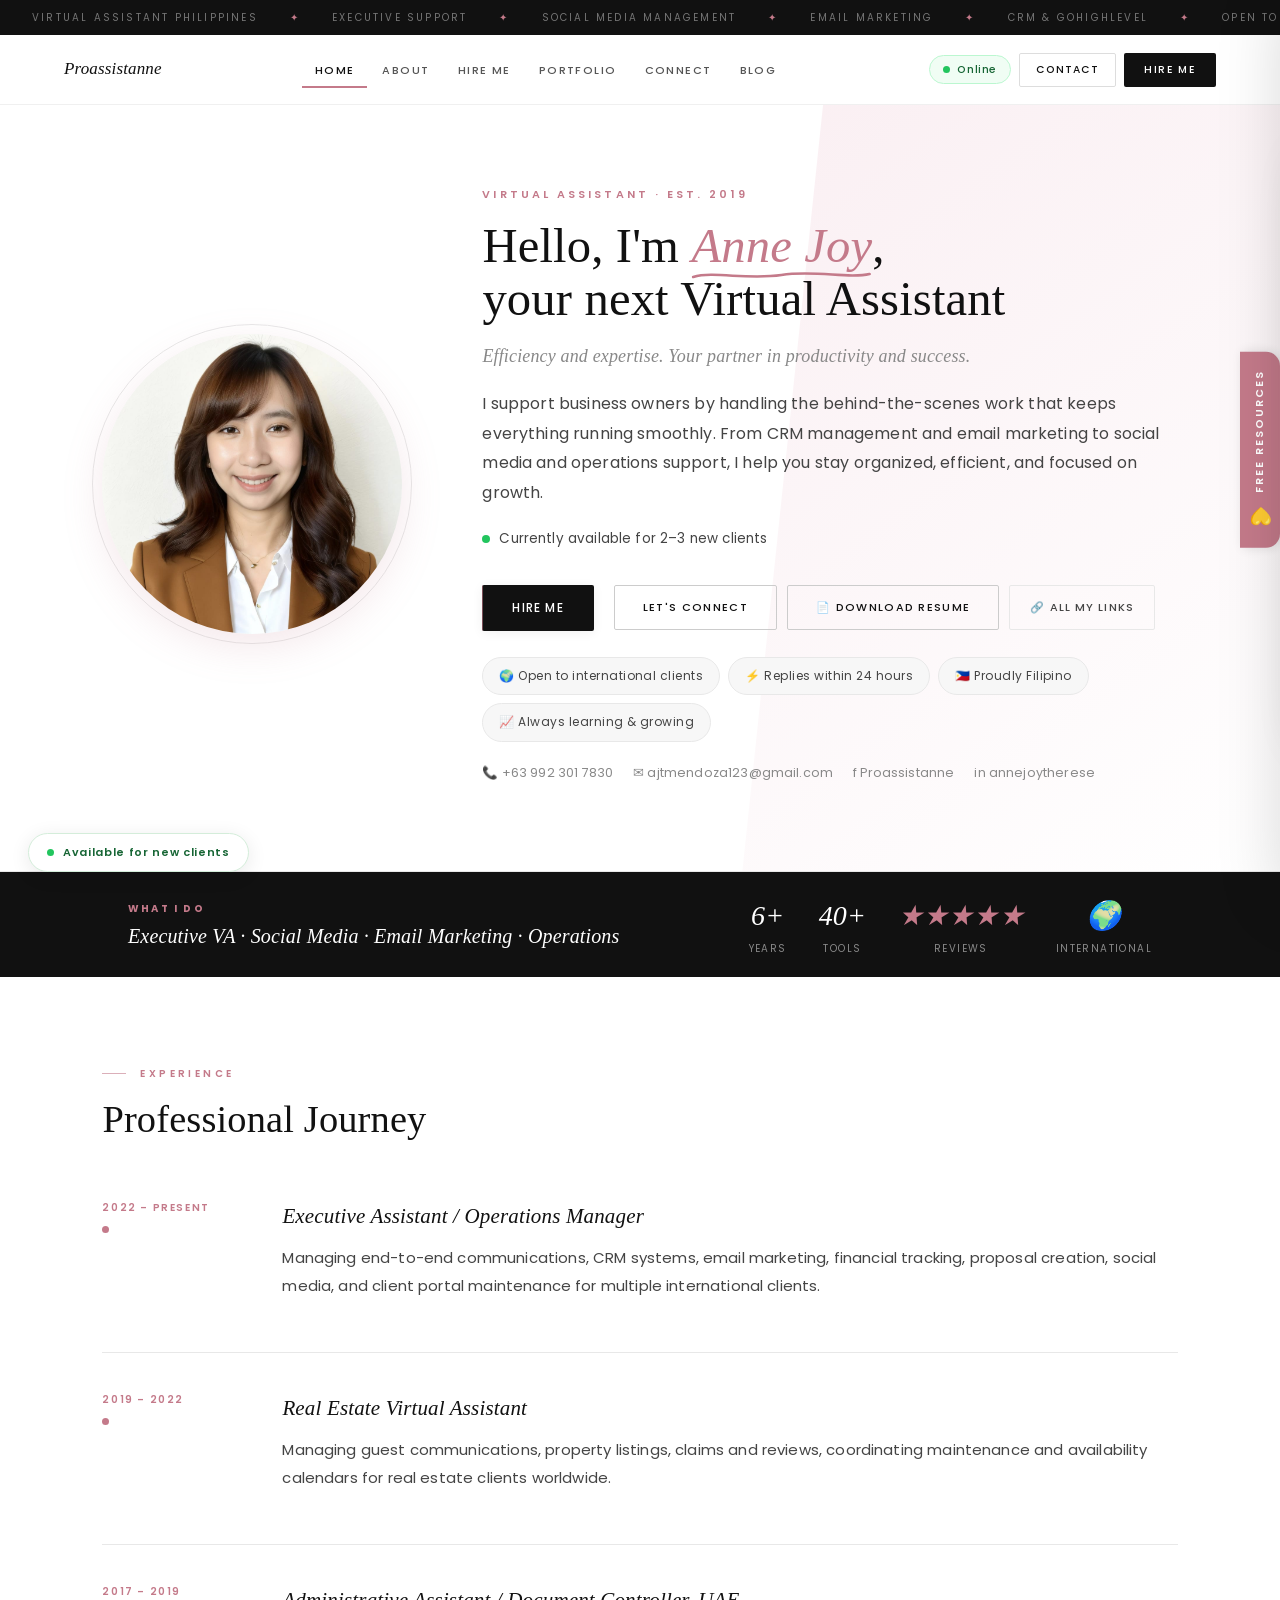
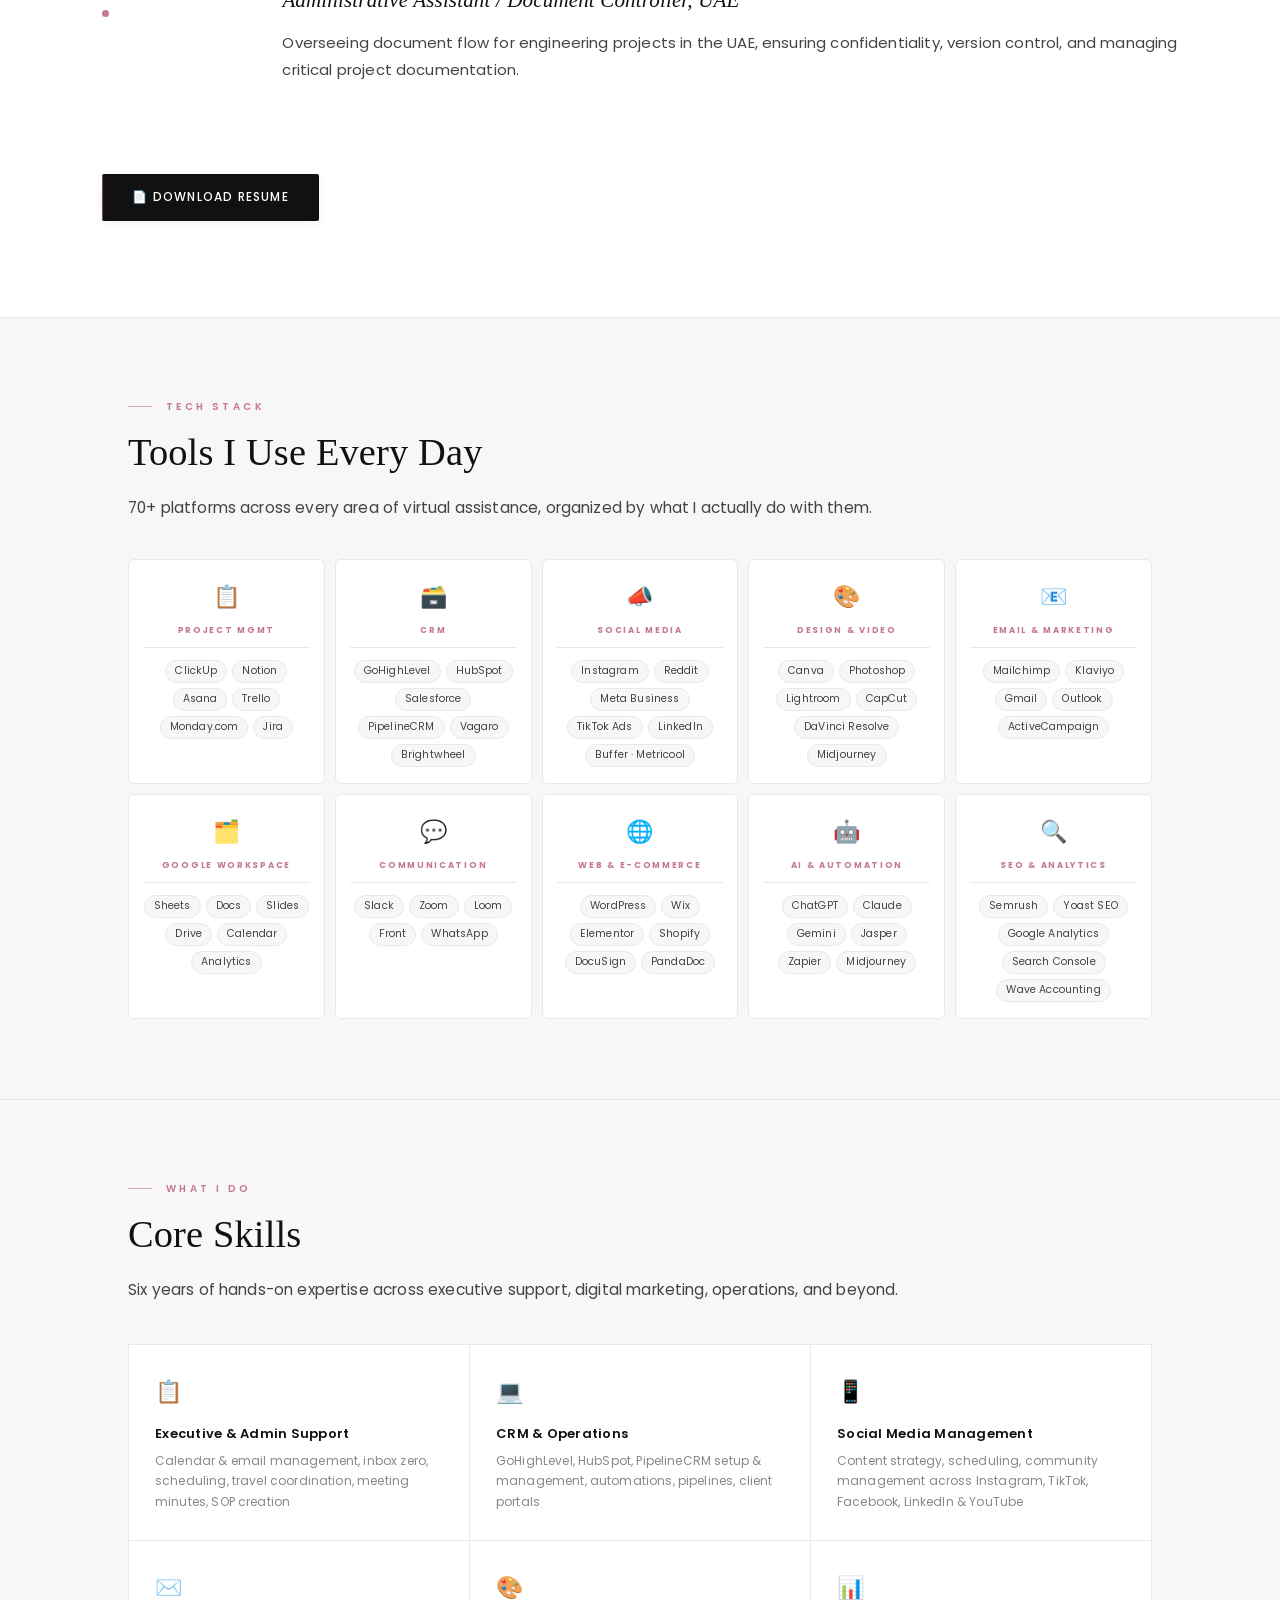
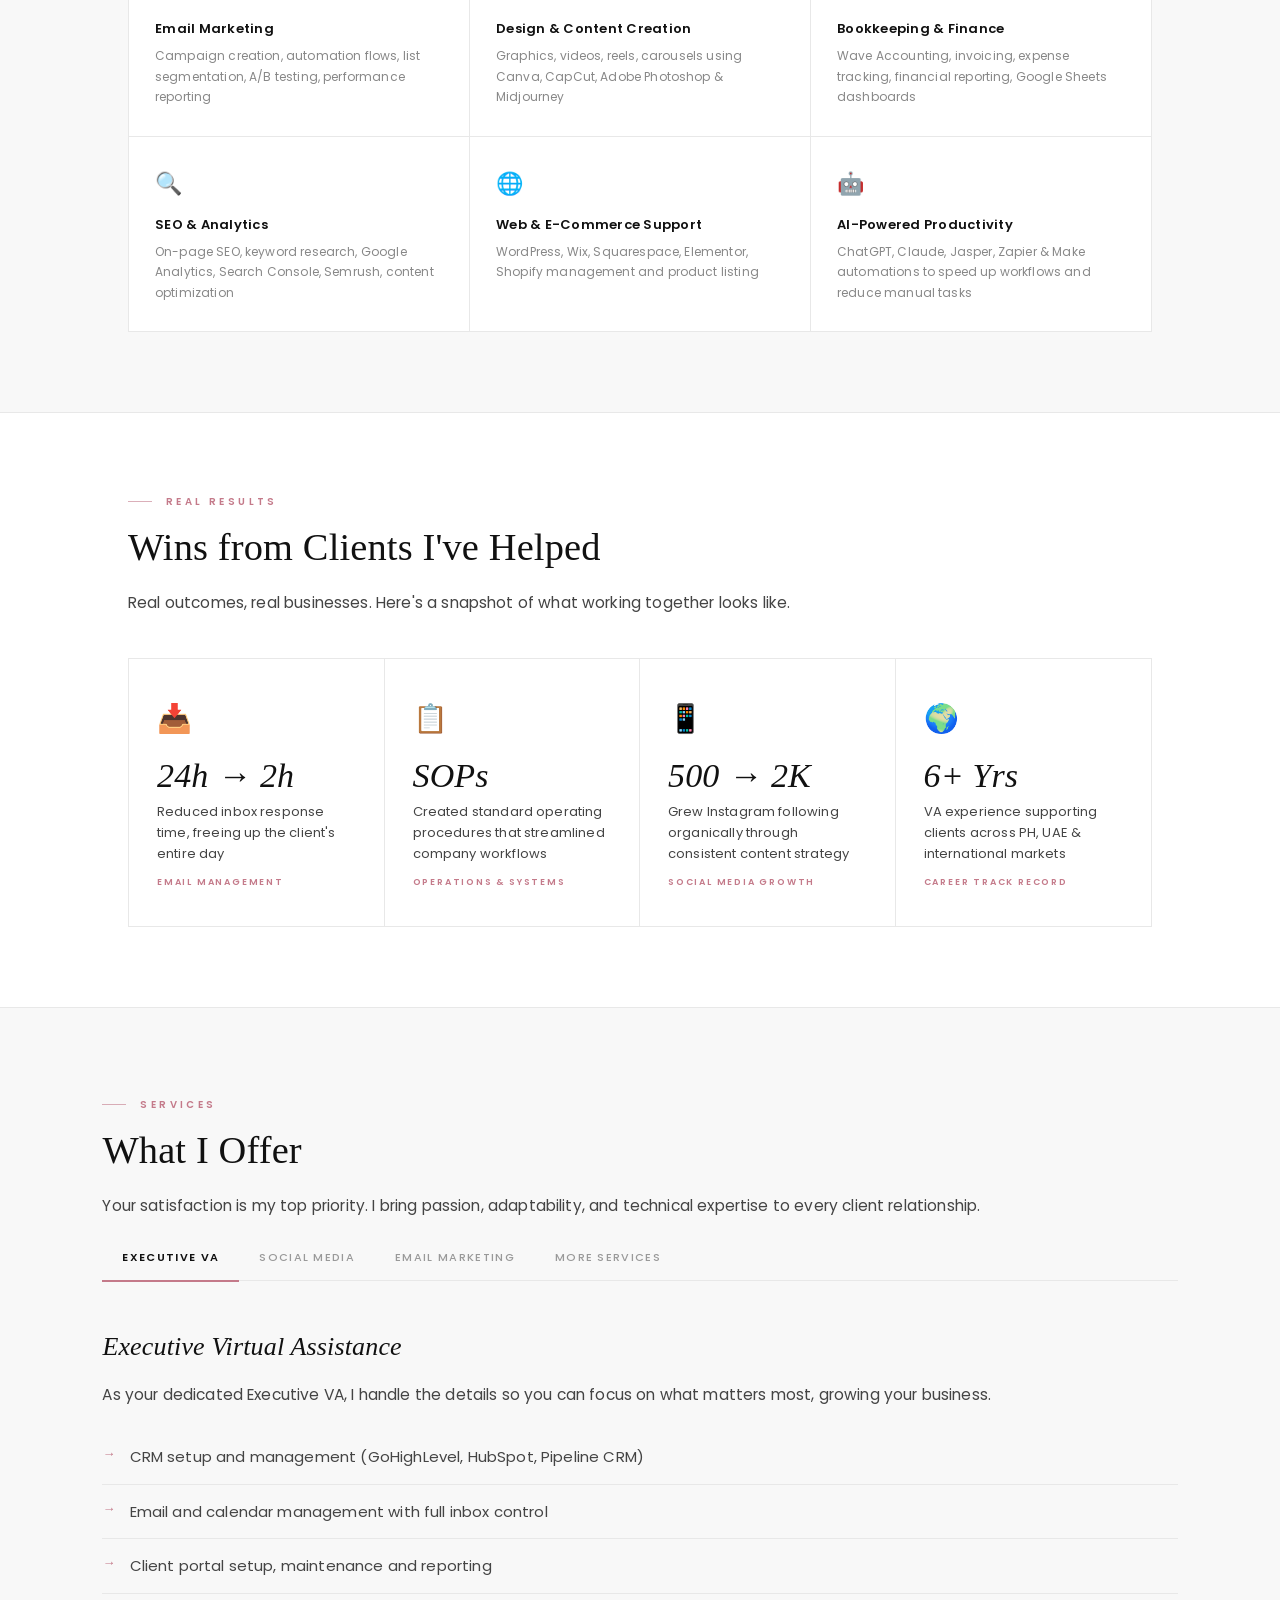
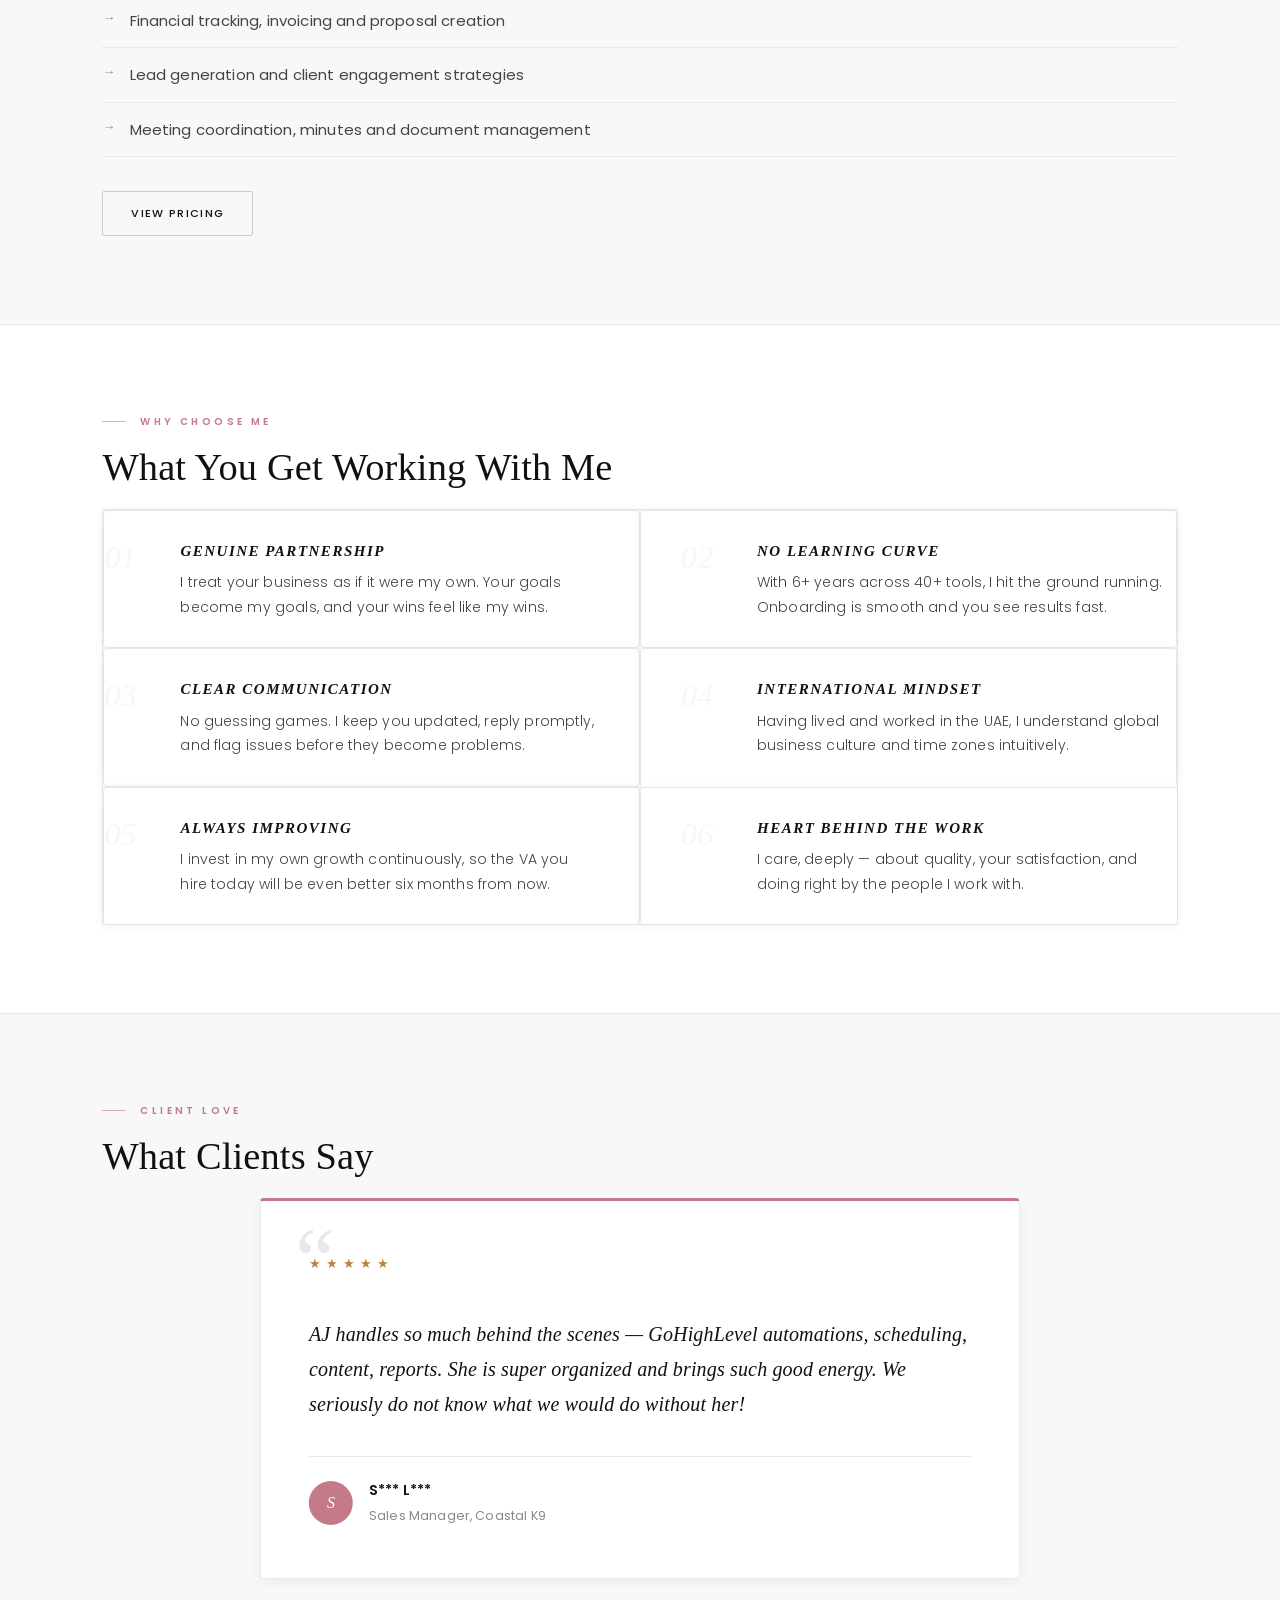
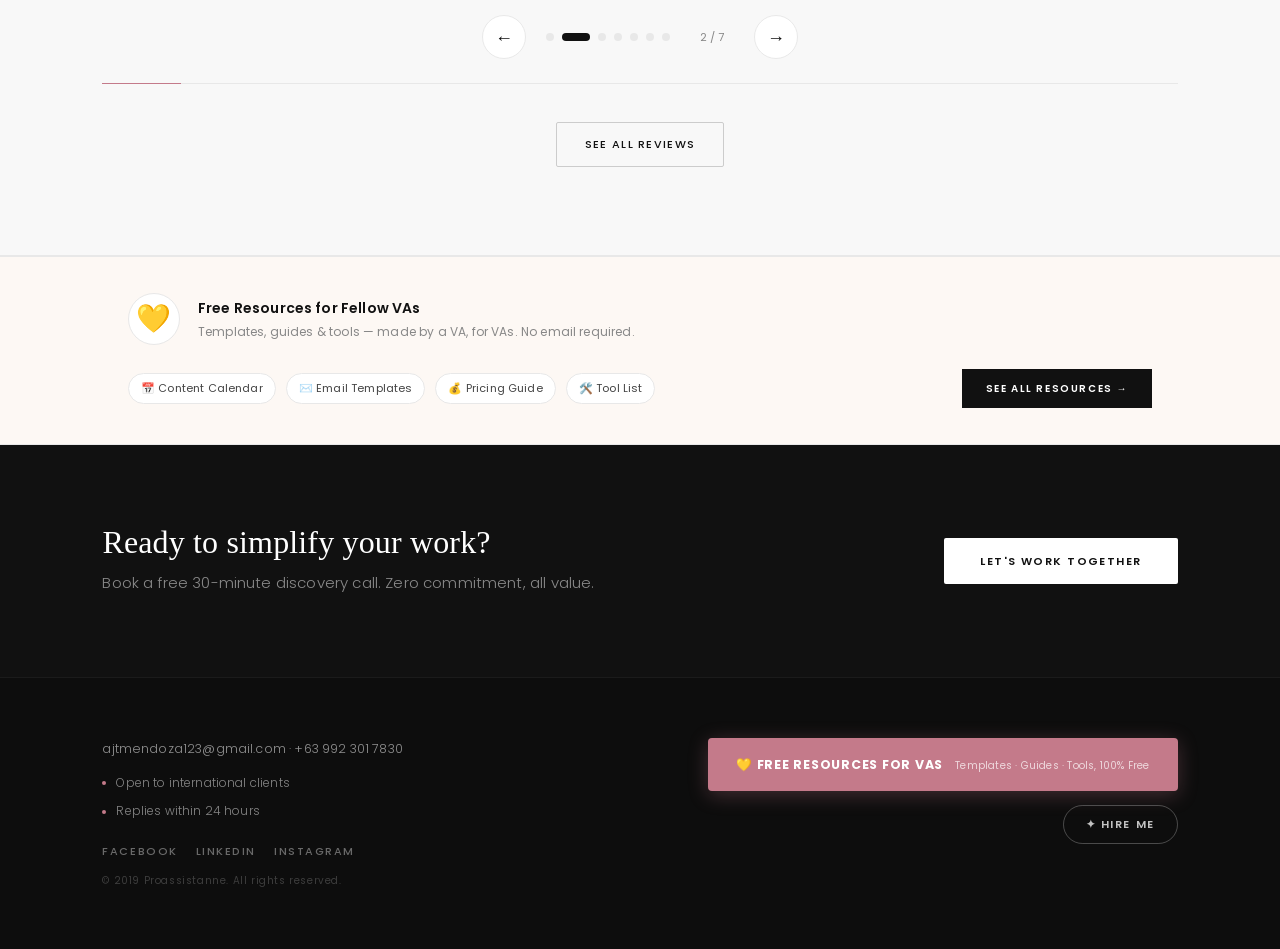
==== index.html @ 4f38f2ee "Add files via upload" ====
<!DOCTYPE html>
<html lang="en">
<head>
<meta charset="UTF-8">
<meta name="viewport" content="width=device-width, initial-scale=1.0">
<title>Anne Joy Therese | Virtual Assistant Philippines | Proassistanne</title>
<meta name="description" content="Anne Joy Therese, Professional Virtual Assistant based in the Philippines with 6+ years experience. Executive support, social media management, email marketing. Open to international clients worldwide.">
<meta name="keywords" content="Virtual Assistant Philippines, Executive Virtual Assistant, Social Media Manager, Email Marketing VA, Hire VA Philippines, CRM Management, GoHighLevel Expert, Proassistanne, Anne Joy Therese">
<meta name="author" content="Anne Joy Therese Mendoza">
<meta name="robots" content="index, follow">
<meta property="og:title" content="Anne Joy Therese | Virtual Assistant Philippines | Proassistanne">
<meta property="og:description" content="Anne Joy Therese, Professional Virtual Assistant based in the Philippines with 6+ years experience. Executive support, social media management, email marketing. Open to international clients worldwide.">
<meta property="og:type" content="website">
<meta property="og:url" content="https://proassistanne.xyz/">
<meta property="og:image" content="https://proassistanne.xyz/images/anne1.jpg">
<link rel="canonical" href="https://proassistanne.xyz/">
<script type="application/ld+json">{"@context":"https://schema.org","@type":"Person","name":"Anne Joy Therese Mendoza","jobTitle":"Virtual Assistant","url":"https://proassistanne.xyz","email":"ajtmendoza123@gmail.com","telephone":"+63-992-301-7830","address":{"@type":"PostalAddress","addressCountry":"PH"},"sameAs":["https://www.linkedin.com/in/annejoytherese/","https://www.facebook.com/ProAssistAnne","https://www.instagram.com/proassistanne/"]}</script>
<link rel="icon" type="image/png" sizes="32x32" href="images/favicon1.png">
<link rel="icon" type="image/png" sizes="16x16" href="images/favicon1.png">
<link rel="apple-touch-icon" sizes="180x180" href="images/logo1.png">
<link rel="preconnect" href="https://fonts.googleapis.com">
<link rel="preconnect" href="https://fonts.gstatic.com" crossorigin>
<link href="https://fonts.googleapis.com/css2?family=DM+Serif+Display:ital@0;1&family=Poppins:wght@300;400;500;600;700&display=swap" rel="stylesheet">
<link rel="stylesheet" href="css/styles.css?v=11">
<style>
/* ═══ HOME PAGE EXTRA STYLES ═══ */

/* ── SKILLS SECTION ── */
.skills-section { padding: 80px 10%; border-bottom: 1px solid var(--border); }
.skills-grid {
  display: grid;
  grid-template-columns: repeat(3, 1fr);
  gap: 1px;
  background: var(--border);
  border: 1px solid var(--border);
  margin-top: 40px;
}
.skill-card {
  background: var(--white);
  padding: 28px 26px;
  transition: background 0.2s;
}
.skill-card:hover { background: var(--light); }
.skill-card-icon { font-size: 22px; margin-bottom: 12px; }
.skill-card-title {
  font-size: 13px; font-weight: 600; color: var(--ink);
  margin-bottom: 6px; letter-spacing: 0.02em;
}
.skill-card-desc { font-size: 12px; color: var(--mist); line-height: 1.7; margin: 0; }

/* ── TOOLS SECTION (from image) ── */
.tools-section { padding: 80px 10%; background: var(--light); border-bottom: 1px solid var(--border); }
.tools-category-grid {
  display: grid;
  grid-template-columns: repeat(4, 1fr);
  gap: 28px;
  margin-top: 40px;
}
.tool-cat { }
.tool-cat-label {
  font-size: 10px; font-weight: 700; color: var(--ink);
  letter-spacing: 0.2em; text-transform: uppercase;
  margin-bottom: 10px;
  padding-bottom: 8px;
  border-bottom: 1.5px solid var(--ink);
}
.tool-cat-items {
  list-style: none;
  padding: 0; margin: 0;
  display: flex; flex-direction: column; gap: 4px;
}
.tool-cat-items li {
  font-size: 12px; color: var(--stone);
  padding: 3px 0;
  border-bottom: none;
  display: flex; align-items: center; gap: 0;
  font-weight: 400;
}
.tool-cat-items li::before { display: none; }

/* ── WINS / RESULTS STRIP ── */
.wins-section { padding: 80px 10%; border-bottom: 1px solid var(--border); }
.wins-grid {
  display: grid;
  grid-template-columns: repeat(4, 1fr);
  gap: 0;
  margin-top: 40px;
  border: 1px solid var(--border);
}
.win-card {
  padding: 36px 28px;
  border-right: 1px solid var(--border);
  position: relative;
  transition: background 0.2s;
}
.win-card:last-child { border-right: none; }
.win-card:hover { background: var(--light); }
.win-icon { font-size: 28px; margin-bottom: 16px; display: block; }
.win-num {
  font-family: var(--serif); font-size: 34px; font-style: italic;
  color: var(--ink); margin-bottom: 8px; line-height: 1;
}
.win-label { font-size: 13px; color: var(--stone); line-height: 1.65; margin-bottom: 10px; font-weight: 400; }
.win-tag {
  font-size: 9px; color: var(--accent); letter-spacing: 0.2em;
  text-transform: uppercase; font-weight: 600;
}

/* ── FREE RESOURCES — minimal strip ── */
.free-res-minimal {
  padding: 36px 10%;
  background: #fdf8f4;
  border-top: 1px solid var(--border);
  border-bottom: 1px solid var(--border);
  display: flex;
  align-items: center;
  justify-content: space-between;
  gap: 24px;
  flex-wrap: wrap;
}
.free-res-minimal-left {
  display: flex;
  align-items: center;
  gap: 18px;
}
.free-res-minimal-icon {
  font-size: 28px;
  width: 52px; height: 52px;
  background: #fff;
  border: 1px solid var(--border);
  border-radius: 50%;
  display: flex; align-items: center; justify-content: center;
  flex-shrink: 0;
}
.free-res-minimal-text { }
.free-res-minimal-title {
  font-size: 14px; font-weight: 600; color: var(--ink); margin-bottom: 2px;
}
.free-res-minimal-sub {
  font-size: 12px; color: var(--mist); line-height: 1.5;
}
.free-res-minimal-tags {
  display: flex; gap: 10px; flex-wrap: wrap;
}
.free-res-minimal-tag {
  font-size: 11px; color: var(--stone);
  background: #fff; border: 1px solid var(--border);
  padding: 5px 12px; border-radius: 30px;
}
.free-res-minimal-btn {
  display: inline-flex; align-items: center; gap: 8px;
  background: var(--ink); color: #fff;
  padding: 11px 24px;
  font-size: 10px; letter-spacing: 0.16em; text-transform: uppercase;
  font-weight: 600; text-decoration: none;
  white-space: nowrap;
  transition: background 0.2s;
  flex-shrink: 0;
}
.free-res-minimal-btn:hover { background: var(--accent); }

@media (max-width: 900px) {
  .skills-grid { grid-template-columns: repeat(2, 1fr); }
  .tools-category-grid { grid-template-columns: repeat(2, 1fr); }
  .wins-grid { grid-template-columns: repeat(2, 1fr); }
  .win-card:nth-child(2) { border-right: none; }
  .win-card:nth-child(3) { border-right: 1px solid var(--border); border-top: 1px solid var(--border); }
  .win-card:nth-child(4) { border-right: none; border-top: 1px solid var(--border); }
  .free-res-minimal { flex-direction: column; align-items: flex-start; }
}
@media (max-width: 600px) {
  .skills-grid { grid-template-columns: 1fr; }
  .tools-category-grid { grid-template-columns: 1fr; }
  .wins-grid { grid-template-columns: 1fr; }
  .win-card { border-right: none !important; border-top: none; }
  .win-card + .win-card { border-top: 1px solid var(--border); }
}
</style>
</head>
<body>

<!-- Floating availability badge -->
<div class="float-badge" id="floatBadge">
  <div class="float-badge-dot"></div>
  Available for new clients
</div>

<!-- Scrolling announcement strip -->
<div class="marquee-strip">
  <div class="marquee-inner">
    <span>Virtual Assistant Philippines</span><span class="dot">✦</span>
    <span>Executive Support</span><span class="dot">✦</span>
    <span>Social Media Management</span><span class="dot">✦</span>
    <span>Email Marketing</span><span class="dot">✦</span>
    <span>CRM & GoHighLevel</span><span class="dot">✦</span>
    <span>Open to International Clients</span><span class="dot">✦</span>
    <span>Replies Within 24 Hours</span><span class="dot">✦</span>
    <span>Est. 2019</span><span class="dot">✦</span>
    <span>Virtual Assistant Philippines</span><span class="dot">✦</span>
    <span>Executive Support</span><span class="dot">✦</span>
    <span>Social Media Management</span><span class="dot">✦</span>
    <span>Email Marketing</span><span class="dot">✦</span>
    <span>CRM & GoHighLevel</span><span class="dot">✦</span>
    <span>Open to International Clients</span><span class="dot">✦</span>
    <span>Replies Within 24 Hours</span><span class="dot">✦</span>
    <span>Est. 2019</span><span class="dot">✦</span>
  </div>
</div>

<!-- NAV -->
<nav id="mainNav">
  <a href="#" onclick="P('home');return false;" class="nav-logo">
    <img src="images/logo1.png" alt="Proassistanne" onerror="this.style.display='none';this.nextElementSibling.style.display='block'">
    <span class="nav-logo-text">Proassistanne</span>
  </a>
  <ul class="nav-links">
    <li><a href="#" onclick="P('home');return false" class="on" id="n-home">Home</a></li>
    <li><a href="#" onclick="P('about');return false" id="n-about">About</a></li>
    <li><a href="#" onclick="P('hire');return false" id="n-hire">Hire Me</a></li>
    <li><a href="#" onclick="P('port');return false" id="n-port">Portfolio</a></li>
    <li><a href="#" onclick="P('connect');return false" id="n-connect">Connect</a></li>
    <li><a href="#" onclick="P('blog');return false" id="n-blog">Blog</a></li>
  </ul>
  <div class="nav-right">
    <div class="online-badge">
      <span class="online-dot"></span>
      <span>Online</span>
    </div>
    <button class="btn-nav-out" onclick="P('contact')">Contact</button>
    <button class="btn-nav" onclick="P('hire')">Hire Me</button>
  </div>
  <button class="ham" onclick="TM()" aria-label="Menu"><span></span><span></span><span></span></button>
</nav>
<div class="mob-nav" id="mn">
  <a href="#" onclick="P('home');TM();return false">Home</a>
  <a href="#" onclick="P('about');TM();return false">About</a>
  <a href="#" onclick="P('hire');TM();return false">Hire Me</a>
  <a href="#" onclick="P('port');TM();return false">Portfolio</a>
  <a href="#" onclick="P('connect');TM();return false">Connect</a>
  <a href="#" onclick="P('blog');TM();return false">Blog</a>
  <a href="#" onclick="P('contact');TM();return false">Contact</a>
</div>

<div class="page active" id="page-home">
<!-- ═══ 1. MY INFO / HERO ═══ -->
  <div class="hero">
    <div class="photo-wrap">
      <div class="circle-photo-container">
        <div class="profile-circle">
          <img src="images/annehome.jpg" alt="Anne Joy Therese, Professional Virtual Assistant Philippines"
               onerror="this.outerHTML='<div class=profile-circle-ph>📸 Upload anne.jpg to images folder</div>'">
        </div>
      </div>
    </div>
    <div class="hero-text">
      <div class="hero-eyebrow">Virtual Assistant · Est. 2019</div>
      <h1 class="hero-h1">Hello, I'm <span class="name-wrap">Anne Joy<svg viewBox="0 0 160 12" height="12" preserveAspectRatio="none"><path d="M2,8 C20,2 50,11 80,6 C110,1 140,10 158,5" stroke-linecap="round" stroke-linejoin="round"/></svg></span>,<br>your next Virtual Assistant</h1>
      <div class="hero-tagline">Efficiency and expertise. Your partner in productivity and success.</div>
      <p class="hero-body">I support business owners by handling the behind-the-scenes work that keeps everything running smoothly. From CRM management and email marketing to social media and operations support, I help you stay organized, efficient, and focused on growth.</p>
      <div class="avail"><div class="green-dot"></div>Currently available for 2–3 new clients</div>
      <div class="hero-cta-row">
        <a href="#" onclick="P('hire');return false" class="btn-dark"><span>Hire Me</span></a>
        <a href="https://wa.link/drgzeo" target="_blank" rel="noopener" class="btn-outline">Let's Connect</a>
        <a href="#" onclick="openResumePopup();return false;" class="btn-outline">📄 Download Resume</a>
        <a href="https://beacons.ai/proassistanne" target="_blank" rel="noopener" class="btn-beacon">🔗 All My Links</a>
      </div>
      <div class="hero-badges">
        <span class="hero-badge">🌍 Open to international clients</span>
        <span class="hero-badge">⚡ Replies within 24 hours</span>
        <span class="hero-badge">🇵🇭 Proudly Filipino</span>
        <span class="hero-badge">📈 Always learning & growing</span>
      </div>
      <div class="hero-contacts">
        <a href="tel:+639923017830" class="hero-contact">📞 +63 992 301 7830</a>
        <a href="mailto:ajtmendoza123@gmail.com" class="hero-contact">✉ ajtmendoza123@gmail.com</a>
        <a href="https://www.facebook.com/ProAssistAnne" target="_blank" rel="noopener" class="hero-contact">f Proassistanne</a>
        <a href="https://www.linkedin.com/in/annejoytherese/" target="_blank" rel="noopener" class="hero-contact">in annejoytherese</a>
      </div>
    </div>
  </div>

  

<!-- ═══ QUICK INTRO BAND ═══ -->
<div style="background:var(--ink);padding:20px 10%;display:flex;align-items:center;gap:40px;flex-wrap:wrap;border-bottom:none;">
  <div style="flex:1;min-width:220px;">
    <div style="font-size:10px;color:var(--accent);letter-spacing:0.22em;text-transform:uppercase;font-weight:700;margin-bottom:6px;">What I Do</div>
    <div style="font-family:var(--serif);font-size:20px;color:#fff;font-style:italic;line-height:1.3;">Executive VA · Social Media · Email Marketing · Operations</div>
  </div>
  <div style="display:flex;gap:32px;flex-wrap:wrap;">
    <div style="text-align:center;">
      <div style="font-family:var(--serif);font-size:28px;font-style:italic;color:#fff;">6+</div>
      <div style="font-size:10px;color:rgba(255,255,255,0.5);letter-spacing:0.14em;text-transform:uppercase;">Years</div>
    </div>
    <div style="text-align:center;">
      <div style="font-family:var(--serif);font-size:28px;font-style:italic;color:#fff;">40+</div>
      <div style="font-size:10px;color:rgba(255,255,255,0.5);letter-spacing:0.14em;text-transform:uppercase;">Tools</div>
    </div>
    <div style="text-align:center;">
      <div style="font-family:var(--serif);font-size:28px;font-style:italic;color:var(--accent);">★★★★★</div>
      <div style="font-size:10px;color:rgba(255,255,255,0.5);letter-spacing:0.14em;text-transform:uppercase;">Reviews</div>
    </div>
    <div style="text-align:center;">
      <div style="font-family:var(--serif);font-size:28px;font-style:italic;color:#fff;">🌍</div>
      <div style="font-size:10px;color:rgba(255,255,255,0.5);letter-spacing:0.14em;text-transform:uppercase;">International</div>
    </div>
  </div>
</div>


  <div class="sec reveal">
    <div class="lbl">Experience</div>
    <h2>Professional Journey</h2>
    <div class="tl">
      <div class="tl-row reveal">
        <div class="tl-meta"><div class="tl-yr">2022 – Present</div><div class="tl-pip"></div></div>
        <div>
          <div class="tl-role">Executive Assistant / Operations Manager</div>
          <p class="tl-desc">Managing end-to-end communications, CRM systems, email marketing, financial tracking, proposal creation, social media, and client portal maintenance for multiple international clients.</p>
        </div>
      </div>
      <div class="tl-row reveal">
        <div class="tl-meta"><div class="tl-yr">2019 – 2022</div><div class="tl-pip"></div></div>
        <div>
          <div class="tl-role">Real Estate Virtual Assistant</div>
          <p class="tl-desc">Managing guest communications, property listings, claims and reviews, coordinating maintenance and availability calendars for real estate clients worldwide.</p>
        </div>
      </div>
      <div class="tl-row reveal">
        <div class="tl-meta"><div class="tl-yr">2017 – 2019</div><div class="tl-pip"></div></div>
        <div>
          <div class="tl-role">Administrative Assistant / Document Controller, UAE</div>
          <p class="tl-desc">Overseeing document flow for engineering projects in the UAE, ensuring confidentiality, version control, and managing critical project documentation.</p>
        </div>
      </div>
    </div>
    <div style="margin-top:30px">
      <a href="#" onclick="openResumePopup();return false;" class="btn-dark"><span>📄 Download Resume</span></a>
    </div>
  </div>

  

<!-- ═══ TOOLS ═══ -->
  <div class="tools-section reveal">
    <div class="lbl">Tech Stack</div>
    <h2>Tools I Use Every Day</h2>
    <p>70+ platforms across every area of virtual assistance, organized by what I actually do with them.</p>
    <style>
      /* ── TOOLS REDESIGN: grouped pill tags ── */
      .tools-card-grid {
        display: grid;
        grid-template-columns: repeat(5, 1fr);
        gap: 10px;
        margin-top: 36px;
      }
      .tool-card {
        background: #fff;
        border: 1px solid var(--border);
        border-radius: 6px;
        padding: 18px 14px 16px;
        text-align: center;
        transition: transform 0.22s, box-shadow 0.22s, border-color 0.22s;
        cursor: default;
        position: relative;
      }
      .tool-card:hover {
        transform: translateY(-4px);
        box-shadow: 0 10px 28px rgba(0,0,0,0.09);
        border-color: var(--accent);
      }
      .tool-card-cat {
        font-size: 8.5px;
        font-weight: 700;
        letter-spacing: 0.2em;
        text-transform: uppercase;
        color: var(--accent);
        margin-bottom: 12px;
        padding-bottom: 10px;
        border-bottom: 1px solid var(--border);
      }
      .tool-card-items {
        display: flex;
        flex-wrap: wrap;
        gap: 5px;
        justify-content: center;
      }
      .tool-card-item {
        font-size: 10.5px;
        color: var(--stone);
        background: var(--light);
        border: 1px solid var(--border);
        padding: 2px 9px;
        border-radius: 20px;
        line-height: 1.6;
        white-space: nowrap;
      }
      .tool-card-icon {
        font-size: 22px;
        margin-bottom: 8px;
        display: block;
      }
      @media (max-width: 1000px) { .tools-card-grid { grid-template-columns: repeat(3, 1fr); } }
      @media (max-width: 600px) { .tools-card-grid { grid-template-columns: repeat(2, 1fr); } }
    </style>
    <div class="tools-card-grid">
      <div class="tool-card">
        <span class="tool-card-icon">📋</span>
        <div class="tool-card-cat">Project Mgmt</div>
        <div class="tool-card-items">
          <span class="tool-card-item">ClickUp</span>
          <span class="tool-card-item">Notion</span>
          <span class="tool-card-item">Asana</span>
          <span class="tool-card-item">Trello</span>
          <span class="tool-card-item">Monday.com</span>
          <span class="tool-card-item">Jira</span>
        </div>
      </div>
      <div class="tool-card">
        <span class="tool-card-icon">🗃️</span>
        <div class="tool-card-cat">CRM</div>
        <div class="tool-card-items">
          <span class="tool-card-item">GoHighLevel</span>
          <span class="tool-card-item">HubSpot</span>
          <span class="tool-card-item">Salesforce</span>
          <span class="tool-card-item">PipelineCRM</span>
          <span class="tool-card-item">Vagaro</span>
          <span class="tool-card-item">Brightwheel</span>
        </div>
      </div>
      <div class="tool-card">
        <span class="tool-card-icon">📣</span>
        <div class="tool-card-cat">Social Media</div>
        <div class="tool-card-items">
          <span class="tool-card-item">Instagram</span>
          <span class="tool-card-item">Reddit</span>
          <span class="tool-card-item">Meta Business</span>
          <span class="tool-card-item">TikTok Ads</span>
          <span class="tool-card-item">LinkedIn</span>
          <span class="tool-card-item">Buffer · Metricool</span>
        </div>
      </div>
      <div class="tool-card">
        <span class="tool-card-icon">🎨</span>
        <div class="tool-card-cat">Design & Video</div>
        <div class="tool-card-items">
          <span class="tool-card-item">Canva</span>
          <span class="tool-card-item">Photoshop</span>
          <span class="tool-card-item">Lightroom</span>
          <span class="tool-card-item">CapCut</span>
          <span class="tool-card-item">DaVinci Resolve</span>
          <span class="tool-card-item">Midjourney</span>
        </div>
      </div>
      <div class="tool-card">
        <span class="tool-card-icon">📧</span>
        <div class="tool-card-cat">Email & Marketing</div>
        <div class="tool-card-items">
          <span class="tool-card-item">Mailchimp</span>
          <span class="tool-card-item">Klaviyo</span>
          <span class="tool-card-item">Gmail</span>
          <span class="tool-card-item">Outlook</span>
          <span class="tool-card-item">ActiveCampaign</span>
        </div>
      </div>
      <div class="tool-card">
        <span class="tool-card-icon">🗂️</span>
        <div class="tool-card-cat">Google Workspace</div>
        <div class="tool-card-items">
          <span class="tool-card-item">Sheets</span>
          <span class="tool-card-item">Docs</span>
          <span class="tool-card-item">Slides</span>
          <span class="tool-card-item">Drive</span>
          <span class="tool-card-item">Calendar</span>
          <span class="tool-card-item">Analytics</span>
        </div>
      </div>
      <div class="tool-card">
        <span class="tool-card-icon">💬</span>
        <div class="tool-card-cat">Communication</div>
        <div class="tool-card-items">
          <span class="tool-card-item">Slack</span>
          <span class="tool-card-item">Zoom</span>
          <span class="tool-card-item">Loom</span>
          <span class="tool-card-item">Front</span>
          <span class="tool-card-item">WhatsApp</span>
        </div>
      </div>
      <div class="tool-card">
        <span class="tool-card-icon">🌐</span>
        <div class="tool-card-cat">Web & E-Commerce</div>
        <div class="tool-card-items">
          <span class="tool-card-item">WordPress</span>
          <span class="tool-card-item">Wix</span>
          <span class="tool-card-item">Elementor</span>
          <span class="tool-card-item">Shopify</span>
          <span class="tool-card-item">DocuSign</span>
          <span class="tool-card-item">PandaDoc</span>
        </div>
      </div>
      <div class="tool-card">
        <span class="tool-card-icon">🤖</span>
        <div class="tool-card-cat">AI & Automation</div>
        <div class="tool-card-items">
          <span class="tool-card-item">ChatGPT</span>
          <span class="tool-card-item">Claude</span>
          <span class="tool-card-item">Gemini</span>
          <span class="tool-card-item">Jasper</span>
          <span class="tool-card-item">Zapier</span>
          <span class="tool-card-item">Midjourney</span>
        </div>
      </div>
      <div class="tool-card">
        <span class="tool-card-icon">🔍</span>
        <div class="tool-card-cat">SEO & Analytics</div>
        <div class="tool-card-items">
          <span class="tool-card-item">Semrush</span>
          <span class="tool-card-item">Yoast SEO</span>
          <span class="tool-card-item">Google Analytics</span>
          <span class="tool-card-item">Search Console</span>
          <span class="tool-card-item">Wave Accounting</span>
        </div>
      </div>
    </div>
  </div>

<!-- ═══ 3. SKILLS ═══ -->
  <div class="skills-section sec-alt reveal">
    <div class="lbl">What I Do</div>
    <h2>Core Skills</h2>
    <p>Six years of hands-on expertise across executive support, digital marketing, operations, and beyond.</p>
    <div class="skills-grid">
      <div class="skill-card reveal">
        <div class="skill-card-icon">📋</div>
        <div class="skill-card-title">Executive & Admin Support</div>
        <p class="skill-card-desc">Calendar & email management, inbox zero, scheduling, travel coordination, meeting minutes, SOP creation</p>
      </div>
      <div class="skill-card reveal">
        <div class="skill-card-icon">💻</div>
        <div class="skill-card-title">CRM & Operations</div>
        <p class="skill-card-desc">GoHighLevel, HubSpot, PipelineCRM setup & management, automations, pipelines, client portals</p>
      </div>
      <div class="skill-card reveal">
        <div class="skill-card-icon">📱</div>
        <div class="skill-card-title">Social Media Management</div>
        <p class="skill-card-desc">Content strategy, scheduling, community management across Instagram, TikTok, Facebook, LinkedIn & YouTube</p>
      </div>
      <div class="skill-card reveal">
        <div class="skill-card-icon">✉️</div>
        <div class="skill-card-title">Email Marketing</div>
        <p class="skill-card-desc">Campaign creation, automation flows, list segmentation, A/B testing, performance reporting</p>
      </div>
      <div class="skill-card reveal">
        <div class="skill-card-icon">🎨</div>
        <div class="skill-card-title">Design & Content Creation</div>
        <p class="skill-card-desc">Graphics, videos, reels, carousels using Canva, CapCut, Adobe Photoshop & Midjourney</p>
      </div>
      <div class="skill-card reveal">
        <div class="skill-card-icon">📊</div>
        <div class="skill-card-title">Bookkeeping & Finance</div>
        <p class="skill-card-desc">Wave Accounting, invoicing, expense tracking, financial reporting, Google Sheets dashboards</p>
      </div>
      <div class="skill-card reveal">
        <div class="skill-card-icon">🔍</div>
        <div class="skill-card-title">SEO & Analytics</div>
        <p class="skill-card-desc">On-page SEO, keyword research, Google Analytics, Search Console, Semrush, content optimization</p>
      </div>
      <div class="skill-card reveal">
        <div class="skill-card-icon">🌐</div>
        <div class="skill-card-title">Web & E-Commerce Support</div>
        <p class="skill-card-desc">WordPress, Wix, Squarespace, Elementor, Shopify management and product listing</p>
      </div>
      <div class="skill-card reveal">
        <div class="skill-card-icon">🤖</div>
        <div class="skill-card-title">AI-Powered Productivity</div>
        <p class="skill-card-desc">ChatGPT, Claude, Jasper, Zapier & Make automations to speed up workflows and reduce manual tasks</p>
      </div>
    </div>
  </div>

  

<!-- ═══ 5. WINS FROM CLIENTS ═══ -->
  <div class="wins-section reveal">
    <div class="lbl">Real Results</div>
    <h2>Wins from Clients I've Helped</h2>
    <p>Real outcomes, real businesses. Here's a snapshot of what working together looks like.</p>
    <div class="wins-grid">
      <div class="win-card reveal">
        <span class="win-icon">📥</span>
        <div class="win-num">24h → 2h</div>
        <div class="win-label">Reduced inbox response time, freeing up the client's entire day</div>
        <div class="win-tag">Email Management</div>
      </div>
      <div class="win-card reveal">
        <span class="win-icon">📋</span>
        <div class="win-num">SOPs</div>
        <div class="win-label">Created standard operating procedures that streamlined company workflows</div>
        <div class="win-tag">Operations & Systems</div>
      </div>
      <div class="win-card reveal">
        <span class="win-icon">📱</span>
        <div class="win-num">500 → 2K</div>
        <div class="win-label">Grew Instagram following organically through consistent content strategy</div>
        <div class="win-tag">Social Media Growth</div>
      </div>
      <div class="win-card reveal">
        <span class="win-icon">🌍</span>
        <div class="win-num">6+ Yrs</div>
        <div class="win-label">VA experience supporting clients across PH, UAE & international markets</div>
        <div class="win-tag">Career Track Record</div>
      </div>
    </div>
  </div>

  

  



<!-- ═══ 6. WHAT I OFFER ═══ -->
  <div class="sec sec-alt reveal">
    <div class="lbl">Services</div>
    <h2>What I Offer</h2>
    <p>Your satisfaction is my top priority. I bring passion, adaptability, and technical expertise to every client relationship.</p>
    <div class="tab-nav">
      <button class="tab-btn on" onclick="ST('exec',this)">Executive VA</button>
      <button class="tab-btn" onclick="ST('social',this)">Social Media</button>
      <button class="tab-btn" onclick="ST('email',this)">Email Marketing</button>
      <button class="tab-btn" onclick="ST('more',this)">More Services</button>
    </div>
    <div class="tab-panel on" id="t-exec">
      <h3>Executive Virtual Assistance</h3>
      <p>As your dedicated Executive VA, I handle the details so you can focus on what matters most, growing your business.</p>
      <ul class="svc-list">
        <li>CRM setup and management (GoHighLevel, HubSpot, Pipeline CRM)</li>
        <li>Email and calendar management with full inbox control</li>
        <li>Client portal setup, maintenance and reporting</li>
        <li>Financial tracking, invoicing and proposal creation</li>
        <li>Lead generation and client engagement strategies</li>
        <li>Meeting coordination, minutes and document management</li>
      </ul>
      <a href="#" onclick="P('hire');return false" class="btn-outline">View Pricing</a>
    </div>
    <div class="tab-panel" id="t-social">
      <h3>Social Media Management</h3>
      <p>From strategy to execution: content creation, community management, and audience growth across all major platforms.</p>
      <ul class="svc-list">
        <li>Content writing: blogs, listicles, tutorials, captions</li>
        <li>Social media scheduling and community moderation</li>
        <li>Graphic and video design (Canva, CapCut, Photoshop)</li>
        <li>On-site SEO and keyword optimization</li>
        <li>TikTok, Instagram, Facebook, LinkedIn, YouTube management</li>
      </ul>
      <a href="#" onclick="P('hire');return false" class="btn-outline">View Pricing</a>
    </div>
    <div class="tab-panel" id="t-email">
      <h3>Email Marketing</h3>
      <p>Targeted campaigns that convert prospects into loyal clients through smart automation and performance tracking.</p>
      <ul class="svc-list">
        <li>Campaign creation and full automation setup</li>
        <li>Mailchimp, ActiveCampaign, HubSpot, MailerLite, ConvertKit</li>
        <li>Drip sequences, nurture flows and follow-up workflows</li>
        <li>List segmentation, cleanup and subscriber management</li>
        <li>Open rate tracking, A/B testing and performance reporting</li>
      </ul>
      <a href="#" onclick="P('hire');return false" class="btn-outline">View Pricing</a>
    </div>
    <div class="tab-panel" id="t-more">
      <h3>Additional Services</h3>
      <p>A complete range of support services designed to simplify your business operations.</p>
      <ul class="svc-list">
        <li>Bookkeeping: Wave, QuickBooks, Google Sheets, Xero</li>
        <li>Data entry, transcription, research and reporting</li>
        <li>GoHighLevel funnels, pipelines and automations</li>
        <li>Appointment scheduling and travel planning</li>
        <li>Brightwheel and WellnessLiving platform management</li>
      </ul>
      <a href="#" onclick="P('hire');return false" class="btn-outline">View Pricing</a>
    </div>
  </div>

  

<!-- ═══ 7. WHAT YOU GET WORKING WITH ME ═══ -->
  <div class="sec reveal">
    <div class="lbl">Why Choose Me</div>
    <h2>What You Get Working With Me</h2>
    <div class="why-grid" style="margin-bottom:0;">
      <div class="why-item reveal">
        <div class="why-num">01</div>
        <div class="why-content">
          <div class="why-title">Genuine Partnership</div>
          <p class="why-desc">I treat your business as if it were my own. Your goals become my goals, and your wins feel like my wins.</p>
        </div>
      </div>
      <div class="why-item reveal">
        <div class="why-num">02</div>
        <div class="why-content">
          <div class="why-title">No Learning Curve</div>
          <p class="why-desc">With 6+ years across 40+ tools, I hit the ground running. Onboarding is smooth and you see results fast.</p>
        </div>
      </div>
      <div class="why-item reveal">
        <div class="why-num">03</div>
        <div class="why-content">
          <div class="why-title">Clear Communication</div>
          <p class="why-desc">No guessing games. I keep you updated, reply promptly, and flag issues before they become problems.</p>
        </div>
      </div>
      <div class="why-item reveal">
        <div class="why-num">04</div>
        <div class="why-content">
          <div class="why-title">International Mindset</div>
          <p class="why-desc">Having lived and worked in the UAE, I understand global business culture and time zones intuitively.</p>
        </div>
      </div>
      <div class="why-item reveal">
        <div class="why-num">05</div>
        <div class="why-content">
          <div class="why-title">Always Improving</div>
          <p class="why-desc">I invest in my own growth continuously, so the VA you hire today will be even better six months from now.</p>
        </div>
      </div>
      <div class="why-item reveal">
        <div class="why-num">06</div>
        <div class="why-content">
          <div class="why-title">Heart Behind the Work</div>
          <p class="why-desc">I care, deeply — about quality, your satisfaction, and doing right by the people I work with.</p>
        </div>
      </div>
    </div>
  </div>

  

<!-- ═══ 8. WHAT CLIENTS SAY ═══ -->
  <div class="sec sec-alt">
    <div class="lbl">Client Love</div>
    <h2>What Clients Say</h2>
    <div class="carousel-wrap reveal-scale">
      <div class="carousel-track" id="carTrack">
        <div class="testi-slide"><div class="testi-card"><div class="testi-stars">★★★★★</div><p class="testi-q">Unparalleled attention to detail, completed projects on time with better results than initially expected. Her ability to master complex subject matter quickly makes her a highly valuable asset to any team.</p><div class="testi-author"><div class="testi-avatar">L</div><div><div class="testi-name">L*** R***</div><div class="testi-role">CEO, OneLVentures</div></div></div></div></div>
        <div class="testi-slide"><div class="testi-card"><div class="testi-stars">★★★★★</div><p class="testi-q">AJ handles so much behind the scenes — GoHighLevel automations, scheduling, content, reports. She is super organized and brings such good energy. We seriously do not know what we would do without her!</p><div class="testi-author"><div class="testi-avatar">S</div><div><div class="testi-name">S*** L***</div><div class="testi-role">Sales Manager, Coastal K9</div></div></div></div></div>
        <div class="testi-slide"><div class="testi-card"><div class="testi-stars">★★★★★</div><p class="testi-q">She is very professional and timely. She finishes projects with 95% accuracy and is very cooperative when revisions are needed. I highly recommend her to anyone looking for a reliable VA.</p><div class="testi-author"><div class="testi-avatar">A</div><div><div class="testi-name">A*** M***</div><div class="testi-role">Electrical Engineer, WSP Middle East</div></div></div></div></div>
        <div class="testi-slide"><div class="testi-card"><div class="testi-stars">★★★★★</div><p class="testi-q">Anne Joy was a great help with my Pilates business — administrative tasks, website, Facebook, Instagram, and keeping expenses updated. I truly appreciate her dedication, hard work, and reliability.</p><div class="testi-author"><div class="testi-avatar">G</div><div><div class="testi-name">G*** S***</div><div class="testi-role">CEO, Pilates Carioca & Wellness</div></div></div></div></div>
        <div class="testi-slide"><div class="testi-card"><div class="testi-stars">★★★★★</div><p class="testi-q">Anne is a reliable, honest, and hardworking freelancer with clear communication and dedicated skills. Would recommend to anyone looking for super dependable administrative help!</p><div class="testi-author"><div class="testi-avatar">U</div><div><div class="testi-name">U*** Team</div><div class="testi-role">CEO, Urcomped</div></div></div></div></div>
        <div class="testi-slide"><div class="testi-card"><div class="testi-stars">★★★★★</div><p class="testi-q">The communication is beyond great! Anne Joy went above and beyond to make sure everything went as smoothly as possible and worked with us to iron out everything we needed.</p><div class="testi-author"><div class="testi-avatar">D</div><div><div class="testi-name">D*** D***</div><div class="testi-role">Manager, Urcomped</div></div></div></div></div>
        <div class="testi-slide"><div class="testi-card"><div class="testi-stars">★★★★★</div><p class="testi-q">Anne Joy is very intelligent and has great knowledge of her work. I really appreciate her consistent hard work and the exceptional quality she brings to every task.</p><div class="testi-author"><div class="testi-avatar">A</div><div><div class="testi-name">A*** F***</div><div class="testi-role">Senior Document Controller, Pivot Engineering</div></div></div></div></div>
      </div>
      <div class="carousel-controls">
        <button class="car-btn" onclick="moveCar(-1)">&#8592;</button>
        <div class="car-dots" id="carDots"></div>
        <div class="car-count" id="carCount">1 / 7</div>
        <button class="car-btn" onclick="moveCar(1)">&#8594;</button>
      </div>
      <div class="car-progress"><div class="car-progress-bar" id="carBar"></div></div>
    </div>
    <div style="margin-top:30px;text-align:center">
      <a href="https://drive.google.com/file/d/1_qCJKWgnP_PGXcTkNttgBuDaaA8DeUWp/view" target="_blank" rel="noopener" class="btn-outline">See All Reviews</a>
    </div>
  </div>

  

<!-- ═══ FREE RESOURCES — minimal ═══ -->
  <div class="free-res-minimal reveal">
    <div class="free-res-minimal-left">
      <div class="free-res-minimal-icon">💛</div>
      <div class="free-res-minimal-text">
        <div class="free-res-minimal-title">Free Resources for Fellow VAs</div>
        <div class="free-res-minimal-sub">Templates, guides & tools — made by a VA, for VAs. No email required.</div>
      </div>
    </div>
    <div class="free-res-minimal-tags">
      <span class="free-res-minimal-tag">📅 Content Calendar</span>
      <span class="free-res-minimal-tag">✉️ Email Templates</span>
      <span class="free-res-minimal-tag">💰 Pricing Guide</span>
      <span class="free-res-minimal-tag">🛠️ Tool List</span>
    </div>
    <a href="#" onclick="P('resources');return false" class="free-res-minimal-btn">See All Resources →</a>
  </div>

  

<!-- ═══ CTA STRIP ═══ -->
  <div class="cta-strip">
    <div>
      <h2>Ready to simplify your work?</h2>
      <p>Book a free 30-minute discovery call. Zero commitment, all value.</p>
    </div>
    <a href="#" onclick="P('contact');return false" class="btn-white">Let's Work Together</a>
  </div>

  

  <footer>
    <div>
      <img src="images/logo1.png" alt="Proassistanne" class="ft-logo-img" onerror="this.style.display='none'">
      <div class="ft-sub">ajtmendoza123@gmail.com · +63 992 301 7830</div>
      <div class="ft-badges">
        <span class="ft-badge">Open to international clients</span>
        <span class="ft-badge">Replies within 24 hours</span>
      </div>
      <div class="ft-soc">
        <a href="https://www.facebook.com/ProAssistAnne" target="_blank">Facebook</a>
        <a href="https://www.linkedin.com/in/annejoytherese/" target="_blank">LinkedIn</a>
        <a href="https://www.instagram.com/proassistanne/" target="_blank">Instagram</a>
      </div>
      <div class="ft-copy">© 2019 Proassistanne. All rights reserved.</div>
    </div>
    <div class="ft-right">
      <a href="#" onclick="P('resources');return false" class="ft-res-btn">💛 Free Resources for VAs<span class="ft-res-sub">Templates · Guides · Tools, 100% Free</span></a>
      <button onclick="P('hire')" class="ft-hire-btn">✦ Hire Me</button>
    </div>
  </footer>
</div>

<!-- ════ ALL MODALS (unchanged) ════ -->

<!-- PROJECT MANAGEMENT MODAL -->
<div class="proj-modal-overlay" id="pmModal" onclick="closePMModal(event)">
  <div class="proj-modal" id="pmModalBox" style="max-width:900px;">
    <button class="proj-modal-close" onclick="closePMModalDirect()">✕</button>
    <div style="background:linear-gradient(135deg,#1c1828,#2a2438);width:100%;height:160px;display:flex;align-items:center;justify-content:center;flex-direction:column;gap:10px;">
      <div style="font-size:52px;">📋</div>
      <div style="font-size:12px;color:rgba(255,255,255,0.8);letter-spacing:0.2em;text-transform:uppercase;font-weight:600;">Project Management</div>
    </div>
    <div class="proj-modal-body" style="padding:32px 36px;">
      <div class="proj-modal-cat">Executive VA</div>
      <div class="proj-modal-title" style="margin-bottom:6px;">Project Management Setup</div>
      <p style="font-size:15px;color:var(--stone);margin-bottom:24px;">Full workspace setup across top project management tools, each customised to the client's team size, workflow, and industry.</p>
      <div style="margin-top:20px;">
        <div style="font-size:11px;color:var(--accent);letter-spacing:0.18em;text-transform:uppercase;font-weight:600;padding-bottom:12px;border-top:1px solid var(--border);padding-top:20px;margin-bottom:16px;">Work Samples</div>
        <div id="pmSamplesGrid" style="display:flex;gap:14px;flex-wrap:wrap;"></div>
      </div>
      <a href="#" onclick="P('contact');closePMModalDirect();return false;" class="btn-dark" style="margin-top:24px;display:inline-block;"><span>Get in Touch →</span></a>
    </div>
  </div>
</div>

<!-- WEB DESIGN MODAL -->
<div class="proj-modal-overlay" id="webModal" onclick="closeWebModal(event)">
  <div class="proj-modal" id="webModalBox" style="max-width:860px;">
    <button class="proj-modal-close" onclick="closeWebModalDirect()">✕</button>
    <div style="background:linear-gradient(135deg,#18201c,#223028);width:100%;height:160px;display:flex;align-items:center;justify-content:center;flex-direction:column;gap:10px;">
      <div style="font-size:52px;">🌐</div>
      <div style="font-size:12px;color:rgba(255,255,255,0.8);letter-spacing:0.2em;text-transform:uppercase;font-weight:600;">Web Design</div>
    </div>
    <div class="proj-modal-body" style="padding:32px 36px;">
      <div class="proj-modal-cat">Web Design</div>
      <div class="proj-modal-title" style="margin-bottom:6px;">Simple Website Projects</div>
      <p style="font-size:15px;color:var(--stone);margin-bottom:24px;">A selection of clean, professional websites built from scratch for various clients and purposes.</p>
      <div style="margin-top:20px;">
        <div style="font-size:11px;color:var(--accent);letter-spacing:0.18em;text-transform:uppercase;font-weight:600;padding-bottom:12px;border-top:1px solid var(--border);padding-top:20px;margin-bottom:16px;">Work Samples</div>
        <div id="webSamplesGrid" style="display:flex;gap:14px;flex-wrap:wrap;"></div>
      </div>
      <a href="#" onclick="P('contact');closeWebModalDirect();return false;" class="btn-dark" style="margin-top:24px;display:inline-block;"><span>Get in Touch →</span></a>
    </div>
  </div>
</div>

<!-- SOP DOCUMENTATION MODAL -->
<div class="proj-modal-overlay" id="sopModal" onclick="closeSOPModal(event)">
  <div class="proj-modal" id="sopModalBox" style="max-width:900px;">
    <button class="proj-modal-close" onclick="closeSOPModalDirect()">✕</button>
    <div style="background:linear-gradient(135deg,#201820,#301a28);width:100%;height:160px;display:flex;align-items:center;justify-content:center;flex-direction:column;gap:10px;">
      <div style="font-size:52px;">📝</div>
      <div style="font-size:12px;color:rgba(255,255,255,0.8);letter-spacing:0.2em;text-transform:uppercase;font-weight:600;">SOP & Documentation</div>
    </div>
    <div class="proj-modal-body" style="padding:32px 36px;">
      <div class="proj-modal-cat">Executive VA</div>
      <div class="proj-modal-title" style="margin-bottom:6px;">SOP & Documentation Library</div>
      <p style="font-size:15px;color:var(--stone);margin-bottom:24px;">A full set of Standard Operating Procedures for recurring client workflows. Each SOP includes step-by-step instructions, screenshots, a "who does what" section, and a checklist for quick reference.</p>
      <div style="margin-top:20px;">
        <div style="font-size:11px;color:var(--accent);letter-spacing:0.18em;text-transform:uppercase;font-weight:600;padding-bottom:12px;border-top:1px solid var(--border);padding-top:20px;margin-bottom:16px;">Work Samples</div>
        <div id="sopSamplesGrid" style="display:flex;gap:14px;flex-wrap:wrap;"></div>
      </div>
      <a href="#" onclick="P('contact');closeSOPModalDirect();return false;" class="btn-dark" style="margin-top:24px;display:inline-block;"><span>Get in Touch →</span></a>
    </div>
  </div>
</div>

<div class="img-lightbox" id="imgLightbox" onclick="closeLightbox()">
  <button class="img-lightbox-close" onclick="closeLightbox()">✕</button>
  <img id="lightboxImg" src="" alt="Full size preview">
  <div class="img-lightbox-hint">Click anywhere to close</div>
</div>

<!-- SAMPLE DETAIL SIDE PANEL -->
<div class="side-panel-overlay" id="sidePanelOverlay" onclick="closeSidePanel()"></div>
<aside class="side-panel" id="sidePanel" aria-hidden="true">
  <button class="side-panel-close" onclick="closeSidePanel()" aria-label="Close">✕</button>
  <div class="side-panel-img" id="sidePanelImg"></div>
  <div class="side-panel-body">
    <div class="side-panel-cat" id="sidePanelCat">Portfolio Sample</div>
    <h3 class="side-panel-title" id="sidePanelTitle"></h3>
    <p class="side-panel-desc" id="sidePanelDesc"></p>
    <div class="side-panel-meta" id="sidePanelMeta"></div>
    <div class="side-panel-tags" id="sidePanelTags"></div>
    <div class="side-panel-cta">
      <a href="#" onclick="closeSidePanel();P('contact');return false;" class="btn-dark"><span>Discuss Similar Work</span></a>
      <a href="https://shop.beacons.ai/proassistanne/7d776266-227d-4a26-9d5a-71f3ee059043?pageViewSource=lib_view&referrer=https%3A%2F%2Fbeacons.ai%2Fproassistanne&show_back_button=true" target="_blank" rel="noopener" class="btn-outline">📅 Book a Call</a>
    </div>
  </div>
</aside>

<!-- FOLLOW ME POPUP -->
<div class="follow-popup-overlay" id="followPopup" onclick="closeFollowPopup(event)">
  <div class="follow-popup" onclick="event.stopPropagation()" style="max-width:500px;">
    <button class="follow-popup-close" onclick="closeFollowPopupDirect()" aria-label="Close">✕</button>
    <div id="followStep1">
      <div class="follow-popup-icon">💛</div>
      <span class="res-name" id="followPopupResName">Free Resource</span>
      <h3>Step 1: Follow me first! 🌸</h3>
      <p>All my resources are <strong style="color:var(--accent);">100% free</strong> — no catch, no hidden fees! The only thing I ask is that you follow me on at least one of these:</p>
      <div class="follow-popup-socials">
        <a href="https://www.instagram.com/proassistanne/" target="_blank" rel="noopener" onclick="markFollowed()">📸 Instagram</a>
        <a href="https://www.facebook.com/ProAssistAnne" target="_blank" rel="noopener" onclick="markFollowed()">👍 Facebook</a>
        <a href="https://www.tiktok.com/@kaendiary1" target="_blank" rel="noopener" onclick="markFollowed()">🎵 TikTok</a>
        <a href="https://www.linkedin.com/in/annejoytherese/" target="_blank" rel="noopener" onclick="markFollowed()">💼 LinkedIn</a>
      </div>
      <p style="font-size:12px;color:var(--mist);margin-bottom:20px;">Once you've followed at least one, click the button below 👇</p>
      <button id="followedBtn" onclick="showEmailStep()" style="display:inline-flex;align-items:center;justify-content:center;gap:8px;background:var(--accent);color:#fff;border:none;padding:13px 28px;font-family:'Poppins',sans-serif;font-size:13px;font-weight:600;letter-spacing:0.08em;text-transform:uppercase;cursor:pointer;width:100%;border-radius:2px;transition:opacity 0.2s;">
        ✅ I've followed, Next Step →
      </button>
    </div>
    <div id="followStep2" style="display:none;">
      <div class="follow-popup-icon">🎁</div>
      <h3>Step 2: Let me know! 🌸</h3>
      <p>Amazing, thank you so much for following! 💛 Now just tell me <strong style="color:var(--accent);">which resource(s) you'd love to have</strong> and I'll send them right away — completely free!</p>
      <p style="font-size:11px;color:var(--accent);letter-spacing:0.15em;text-transform:uppercase;font-weight:600;margin:18px 0 10px;">Choose how to reach me:</p>
      <!-- Option A: Email -->
      <a href="mailto:ajtmendoza123@gmail.com?subject=I%20followed%20you%20%F0%9F%8C%B8%20%E2%80%94%20Can%20I%20have%20the%20free%20resources%3F&body=Hi%20Anne!%20%F0%9F%92%9B%0A%0AMy%20name%20is%20%5Byour%20name%5D%20and%20I%20just%20followed%20you%20on%20%5Bplatform%5D!%20I%20absolutely%20love%20what%20you%20share%20and%20it%20has%20been%20so%20helpful%20for%20me%20as%20a%20VA.%0A%0AI%20would%20be%20so%20grateful%20if%20you%20could%20please%20send%20me%20a%20copy%20of%20your%20free%20resources.%20Resources%20like%20yours%20make%20such%20a%20huge%20difference%20for%20VAs%20who%20are%20just%20starting%20out!%0A%0AThank%20you%20so%20much%20for%20being%20so%20generous!%20%F0%9F%8C%B8%0A%0AWith%20gratitude%2C%0A%5Byour%20name%5D"
         class="fp-contact-btn fp-email">
        <span style="font-size:20px;">✉️</span>
        <span><span style="display:block;font-size:10px;letter-spacing:0.15em;text-transform:uppercase;opacity:0.7;margin-bottom:2px;">Option A</span>Send me an Email</span>
      </a>
      <!-- Divider -->
      <div style="display:flex;align-items:center;gap:10px;margin:4px 0 10px;">
        <div style="flex:1;height:1px;background:var(--border);"></div>
        <span style="font-size:11px;color:var(--mist);font-weight:500;">or</span>
        <div style="flex:1;height:1px;background:var(--border);"></div>
      </div>
      <!-- Option B: DM on FB or Instagram -->
      <div style="display:flex;gap:8px;margin-bottom:16px;">
        <a href="https://m.me/ProAssistAnne" target="_blank" rel="noopener" class="fp-contact-btn fp-fb">
          <span style="font-size:18px;">💬</span>
          <span><span style="display:block;font-size:10px;letter-spacing:0.12em;text-transform:uppercase;opacity:0.8;margin-bottom:2px;">Option B</span>Message on Facebook</span>
        </a>
        <a href="https://www.instagram.com/proassistanne/" target="_blank" rel="noopener" class="fp-contact-btn fp-ig">
          <span style="font-size:18px;">📸</span>
          <span><span style="display:block;font-size:10px;letter-spacing:0.12em;text-transform:uppercase;opacity:0.8;margin-bottom:2px;">Option B</span>DM on Instagram</span>
        </a>
      </div>
      <div style="background:#fdf8f2;border-left:3px solid var(--accent);padding:13px 15px;text-align:left;border-radius:2px;margin-bottom:14px;">
        <div style="font-size:11px;color:var(--accent);letter-spacing:0.15em;text-transform:uppercase;font-weight:600;margin-bottom:5px;">What to include</div>
        <div style="font-size:13px;color:var(--stone);line-height:1.6;">Your name · which platform you followed me on · a quick note about yourself (e.g. "I'm a new VA trying to grow!") · which resource(s) you want. The more personal the better — I love hearing from fellow VAs! I reply within 24 hours. 💛</div>
      </div>
      <p style="font-size:12px;color:var(--accent);font-weight:600;margin-bottom:4px;">🎁 Everything is 100% FREE — always.</p>
      <p class="follow-popup-note">No spam, no hidden costs, just real VA tools made with love. 💛</p>
    </div>
  </div>
</div>

<!-- SMM PLATFORM DETAIL MODAL -->
<div class="proj-modal-overlay" id="smmModal" onclick="closeSMMModal(event)" style="z-index:1100;">
  <div class="proj-modal" id="smmModalBox" style="max-width:820px;max-height:90vh;overflow-y:auto;">
    <button class="proj-modal-close" onclick="closeSMMModalDirect()">✕</button>
    <div id="smmModalBanner" style="width:100%;height:180px;display:flex;align-items:center;justify-content:center;flex-direction:column;gap:12px;"></div>
    <div class="proj-modal-body" style="padding:32px 36px;">
      <div class="proj-modal-cat" id="smmModalCat"></div>
      <div class="proj-modal-title" id="smmModalTitle" style="margin-bottom:12px;"></div>
      <p class="proj-modal-desc" id="smmModalDesc"></p>
      <div style="margin:20px 0;">
        <div style="font-size:11px;color:var(--accent);letter-spacing:0.18em;text-transform:uppercase;font-weight:600;margin-bottom:14px;">What I Handle</div>
        <ul id="smmModalServices" class="svc-list" style="margin:0;"></ul>
      </div>
      <div id="smmModalTools" style="margin-top:20px;"></div>
      <a href="#" onclick="P('contact');closeSMMModalDirect();return false;" class="btn-dark" style="margin-top:24px;display:inline-flex;align-items:center;gap:8px;"><span>Get in Touch →</span></a>
      <div id="smmModalSamples" style="margin-top:28px;">
        <div style="font-size:11px;color:var(--accent);letter-spacing:0.18em;text-transform:uppercase;font-weight:600;padding-bottom:12px;border-top:1px solid var(--border);padding-top:20px;margin-bottom:16px;">Work Samples</div>
        <div id="smmSamplesGrid" style="display:flex;gap:14px;flex-wrap:wrap;"></div>
      </div>
    </div>
  </div>
</div>

<!-- DESIGN DETAIL MODAL -->
<div class="proj-modal-overlay" id="designModal" onclick="closeDesignModal(event)" style="z-index:1100;">
  <div class="proj-modal" id="designModalBox" style="max-width:820px;">
    <button class="proj-modal-close" onclick="closeDesignModalDirect()">✕</button>
    <div id="designModalBanner" style="width:100%;height:200px;overflow:hidden;position:relative;"></div>
    <div class="proj-modal-body" style="padding:32px 36px;">
      <div class="proj-modal-cat" id="designModalCat"></div>
      <div class="proj-modal-title" id="designModalTitle" style="margin-bottom:12px;"></div>
      <p class="proj-modal-desc" id="designModalDesc"></p>
      <div class="proj-modal-tags" id="designModalTags"></div>
      <a href="#" onclick="P('contact');closeDesignModalDirect();return false;" class="btn-dark" style="margin-top:20px;display:inline-block;"><span>Work With Me →</span></a>
    </div>
  </div>
</div>

<div class="proj-modal-overlay" id="projModal" onclick="closeProject(event)">
  <div class="proj-modal" id="projModalBox" style="max-width:900px;">
    <button class="proj-modal-close" onclick="closeProjectDirect()">✕</button>
    <div id="projModalBanner" style="width:100%;height:160px;display:flex;align-items:center;justify-content:center;flex-direction:column;gap:10px;background:linear-gradient(135deg,#1a1410,#2c2018);">
      <div id="projModalIcon" style="font-size:52px;">📋</div>
      <div id="projModalBannerCat" style="font-size:12px;color:rgba(255,255,255,0.8);letter-spacing:0.2em;text-transform:uppercase;font-weight:600;"></div>
    </div>
    <div class="proj-modal-body" style="padding:32px 36px;">
      <div class="proj-modal-cat" id="projModalCat"></div>
      <div class="proj-modal-title" id="projModalTitle" style="margin-bottom:6px;"></div>
      <p class="proj-modal-desc" id="projModalDesc" style="font-size:15px;color:var(--stone);margin-bottom:18px;"></p>
      <div class="proj-modal-tags" id="projModalTags" style="margin-bottom:4px;"></div>
      <div id="projModalSamplesWrap" style="display:none;margin-top:20px;">
        <div style="font-size:11px;color:var(--accent);letter-spacing:0.18em;text-transform:uppercase;font-weight:600;padding-bottom:12px;border-top:1px solid var(--border);padding-top:20px;margin-bottom:16px;">Work Samples</div>
        <div id="projModalSamplesGrid" style="display:flex;gap:14px;flex-wrap:wrap;"></div>
      </div>
      <a href="#" onclick="P('contact');closeProjectDirect();return false;" class="btn-dark" style="margin-top:24px;display:inline-block;"><span>Get in Touch →</span></a>
      <div style="display:flex;align-items:center;justify-content:space-between;margin-top:28px;padding-top:20px;border-top:1px solid var(--border);">
        <button onclick="navProject(-1)" id="projPrev" style="display:flex;align-items:center;gap:8px;background:none;border:1px solid var(--border);padding:10px 18px;font-size:11px;letter-spacing:0.1em;text-transform:uppercase;font-weight:500;color:var(--stone);font-family:var(--sans);cursor:pointer;transition:all 0.2s;" onmouseover="this.style.borderColor='var(--ink)';this.style.color='var(--ink)';" onmouseout="this.style.borderColor='var(--border)';this.style.color='var(--stone)';">← Prev</button>
        <div id="projCounter" style="font-size:11px;color:var(--mist);letter-spacing:0.1em;"></div>
        <button onclick="navProject(1)" id="projNext" style="display:flex;align-items:center;gap:8px;background:none;border:1px solid var(--border);padding:10px 18px;font-size:11px;letter-spacing:0.1em;text-transform:uppercase;font-weight:500;color:var(--stone);font-family:var(--sans);cursor:pointer;transition:all 0.2s;" onmouseover="this.style.borderColor='var(--ink)';this.style.color='var(--ink)';" onmouseout="this.style.borderColor='var(--border)';this.style.color='var(--stone)';">Next →</button>
      </div>
    </div>
  </div>
</div>

<!-- RESUME POPUP -->
<div id="resumePopup" style="display:none;position:fixed;inset:0;z-index:2000;background:rgba(26,20,16,0.75);backdrop-filter:blur(4px);align-items:center;justify-content:center;">
  <div style="background:#fff;max-width:480px;width:92%;margin:auto;position:relative;padding:44px 36px 36px;box-shadow:0 30px 80px rgba(0,0,0,0.22);">
    <button onclick="closeResumePopup()" style="position:absolute;top:14px;right:16px;background:none;border:none;font-size:20px;cursor:pointer;color:#888;line-height:1;">✕</button>
    <div style="font-size:36px;margin-bottom:14px;">📄</div>
    <div style="font-size:10px;color:#d4859a;letter-spacing:0.28em;text-transform:uppercase;font-weight:700;margin-bottom:8px;">Resume Request</div>
    <h3 style="font-family:'DM Serif Display',Georgia,serif;font-size:22px;color:#1a1410;margin-bottom:12px;line-height:1.35;">I'd love to share my resume with you! 🌸</h3>
    <p style="font-size:14px;color:#6b6560;line-height:1.75;margin-bottom:22px;">To keep my resume protected, I share it personally. Just reach out via WhatsApp or email and I'll send it to you right away — usually within a few hours!</p>
    <a href="https://wa.link/mwi33t" target="_blank" rel="noopener"
       style="display:flex;align-items:center;gap:12px;background:#25D366;color:#fff;text-decoration:none;padding:14px 20px;margin-bottom:12px;font-family:'Poppins',sans-serif;font-size:13px;font-weight:700;letter-spacing:0.06em;">
      <span style="font-size:20px;">💬</span>
      <div style="text-align:left;">
        <div>Message me on WhatsApp</div>
        <div style="font-size:11px;font-weight:400;opacity:0.85;">+63 992 301 7830</div>
      </div>
    </a>
    <div style="border:1px solid #e8e2dc;padding:14px 16px;margin-bottom:18px;">
      <div style="font-size:10px;color:#d4859a;letter-spacing:0.18em;text-transform:uppercase;font-weight:600;margin-bottom:8px;">Or email me — tap to copy</div>
      <div style="display:flex;align-items:center;justify-content:space-between;gap:10px;">
        <span id="resumeEmailText" style="font-size:14px;font-weight:600;color:#1a1410;-webkit-user-select:text;-moz-user-select:text;user-select:text;cursor:text;">ajtmendoza123@gmail.com</span>
        <button onclick="copyResumeEmail()" id="resumeCopyBtn"
          style="flex-shrink:0;background:#1a1410;color:#fff;border:none;padding:8px 14px;font-size:10px;letter-spacing:0.12em;text-transform:uppercase;font-weight:700;cursor:pointer;font-family:'Poppins',sans-serif;white-space:nowrap;transition:background 0.2s;">
          Copy
        </button>
      </div>
      <div style="font-size:11px;color:#a09890;margin-top:8px;line-height:1.6;">Subject: <em style="-webkit-user-select:text;user-select:text;">Resume Request — [Your Name]</em></div>
    </div>
    <p style="font-size:11px;color:#b0a8a0;text-align:center;margin:0;">I reply within 24 hours · Always free to request 💛</p>
  </div>
</div>

<script src="js/main.js?v=11"></script>
<span style="display:none" aria-hidden="true">© 2019 Proassistanne by Anne Joy Therese Mendoza. All content, text, and design are protected intellectual property. Unauthorized copying or reproduction is prohibited.</span>

<!-- FLOATING FREE RESOURCES TAB -->
<div class="free-res-float" id="freeResFloat">
  <button class="free-res-float-tab" onclick="toggleFreeResFloat()" aria-label="Free resources">
    <span class="free-res-float-icon">💛</span>
    <span class="free-res-float-label">Free Resources</span>
  </button>
  <div class="free-res-float-panel">
    <div class="free-res-float-header">
      <div>
        <div class="free-res-float-eyebrow">For Fellow VAs</div>
        <div class="free-res-float-title">Free Resources 💛</div>
      </div>
      <button class="free-res-float-close" onclick="toggleFreeResFloat()" aria-label="Close">✕</button>
    </div>
    <p class="free-res-float-subtitle">Templates, guides &amp; tools — made by a VA, for VAs. No email required.</p>
    <div class="free-res-float-list">
      <div class="free-res-float-item"><span>📅</span><div><b>Content Calendar Template</b><i>30-day planner · Google Sheets</i></div></div>
      <div class="free-res-float-item"><span>✉️</span><div><b>Email Templates Pack</b><i>Onboarding · Follow-ups · Proposals</i></div></div>
      <div class="free-res-float-item"><span>📋</span><div><b>Client Onboarding Checklist</b><i>Start clients smoothly, every time</i></div></div>
      <div class="free-res-float-item"><span>💰</span><div><b>VA Pricing Guide</b><i>Set your rates · Raise prices</i></div></div>
      <div class="free-res-float-item"><span>🛠️</span><div><b>VA Tool List</b><i>60+ tools I actually use daily</i></div></div>
    </div>
    <a href="#" onclick="P('resources');toggleFreeResFloat();return false;" class="free-res-float-cta">See All Resources →</a>
  </div>
</div>

<style>
/* ── Floating side tab ── */
.free-res-float{position:fixed;right:0;top:50%;transform:translateY(-50%);z-index:900;display:flex;align-items:center;pointer-events:none;}
.free-res-float-tab{pointer-events:auto;background:var(--accent);color:#fff;border:none;writing-mode:vertical-rl;transform:rotate(180deg);padding:18px 8px;display:flex;align-items:center;gap:10px;font-family:var(--sans);font-size:11px;font-weight:600;letter-spacing:0.18em;text-transform:uppercase;cursor:pointer;border-radius:14px 0 0 14px;box-shadow:-3px 0 12px rgba(0,0,0,0.12);transition:all 0.3s ease;white-space:nowrap;}
.free-res-float-tab:hover{background:#b5677d;padding-right:14px;box-shadow:-6px 0 18px rgba(0,0,0,0.16);}
.free-res-float-icon{font-size:18px;writing-mode:horizontal-tb;}
.free-res-float-panel{pointer-events:auto;position:fixed;right:-380px;top:50%;transform:translateY(-50%);width:340px;max-width:calc(100vw 50px);max-height:80vh;overflow-y:auto;background:#fff;border:1px solid var(--border);border-radius:16px 0 0 16px;box-shadow:-12px 0 50px rgba(0,0,0,0.18);padding:24px 22px;transition:right 0.4s cubic-bezier(0.2,0.8,0.2,1);}
.free-res-float.open .free-res-float-panel{right:42px;}
.free-res-float.open .free-res-float-tab{right:340px;}
.free-res-float-tab{position:relative;right:0;transition:right 0.4s cubic-bezier(0.2,0.8,0.2,1), background 0.25s, padding 0.25s;}
.free-res-float-header{display:flex;align-items:flex-start;justify-content:space-between;gap:10px;margin-bottom:8px;}
.free-res-float-eyebrow{font-size:9px;color:var(--accent);letter-spacing:0.22em;text-transform:uppercase;font-weight:600;margin-bottom:4px;}
.free-res-float-title{font-family:var(--serif);font-size:22px;font-style:italic;color:var(--ink);}
.free-res-float-close{background:transparent;border:none;font-size:18px;color:var(--mist);cursor:pointer;padding:4px 8px;line-height:1;transition:color 0.2s;}
.free-res-float-close:hover{color:var(--ink);}
.free-res-float-subtitle{font-size:12px;color:var(--stone);line-height:1.7;margin-bottom:18px;}
.free-res-float-list{display:flex;flex-direction:column;gap:8px;margin-bottom:20px;}
.free-res-float-item{display:flex;align-items:center;gap:12px;background:#fdfaf6;border:1px solid var(--border);padding:11px 14px;border-radius:10px;}
.free-res-float-item span{font-size:18px;flex-shrink:0;}
.free-res-float-item div{flex:1;min-width:0;}
.free-res-float-item b{display:block;font-size:12px;font-weight:600;color:var(--ink);}
.free-res-float-item i{display:block;font-size:11px;color:var(--mist);font-style:normal;}
.free-res-float-cta{display:block;text-align:center;background:var(--accent);color:#fff !important;padding:13px;border-radius:10px;font-size:11px;letter-spacing:0.14em;text-transform:uppercase;font-weight:600;text-decoration:none;transition:background 0.25s;}
.free-res-float-cta:hover{background:#b5677d;}
@media (max-width:700px){.free-res-float-tab{padding:14px 6px;font-size:10px;}.free-res-float-icon{font-size:16px;}.free-res-float-panel{width:300px;}}

/* ── Why Grid ── */
.why-grid{display:grid;grid-template-columns:repeat(2,1fr);gap:0;}
.why-item{display:flex;gap:24px;padding:28px 0;border-bottom:1px solid var(--border);}
.why-item:nth-last-child(-n+2){border-bottom:none;}
.why-item:nth-child(odd){padding-right:40px;border-right:1px solid var(--border);}
.why-item:nth-child(even){padding-left:40px;}
.why-num{font-family:var(--serif);font-size:32px;font-style:italic;color:var(--border);flex-shrink:0;line-height:1;margin-top:2px;}
.why-title{font-size:15px;font-weight:600;color:var(--ink);margin-bottom:6px;}
.why-desc{font-size:14px;color:var(--stone);line-height:1.75;margin:0;}
@media(max-width:700px){.why-grid{grid-template-columns:1fr;}.why-item:nth-child(odd){padding-right:0;border-right:none;}.why-item:nth-child(even){padding-left:0;}.why-item:nth-last-child(-n+2){border-bottom:1px solid var(--border);}.why-item:last-child{border-bottom:none;}}
</style>

<script>
function toggleFreeResFloat(){
  document.getElementById('freeResFloat').classList.toggle('open');
}
</script>

</body>
</html>
---- css/styles.css ----
:root{
  --accent:#d4859a;
  --accent-d:#b5677d;
  --gold:#c8923a;
  --white:#ffffff;
  --off:#ffffff;
  --light:#fafafa;
  --border:#ececec;
  --ink:#0f0f0f;
  --stone:#3a3a3a;
  --mist:#888888;
  --serif:'Playfair Display',Georgia,serif;
  --sans:'Poppins',sans-serif;
}
*,*::before,*::after{box-sizing:border-box;margin:0;padding:0;}
html{scroll-behavior:smooth;}

/* ═══ NEW: Visible scrollbar with soft rose accent ═══ */
html{scrollbar-width:auto;scrollbar-color:var(--accent) var(--light);}
::-webkit-scrollbar{width:12px;height:12px;}
::-webkit-scrollbar-track{background:var(--light);border-left:1px solid var(--border);}
::-webkit-scrollbar-thumb{background:var(--accent);border:2px solid var(--light);border-radius:6px;}
::-webkit-scrollbar-thumb:hover{background:var(--accent-d);}
::-webkit-scrollbar-corner{background:var(--light);}

body{font-family:var(--sans);color:var(--ink);background:var(--white);-webkit-font-smoothing:antialiased;font-weight:400;overflow-x:hidden;font-size:16px;}
img{display:block;max-width:100%;}
a{text-decoration:none;color:inherit;}
button{cursor:pointer;font-family:var(--sans);}

/* ANIMATIONS */
@keyframes fadeUp{from{opacity:0;transform:translateY(24px);}to{opacity:1;transform:none;}}
@keyframes fadeIn{from{opacity:0;}to{opacity:1;}}
@keyframes rise{from{opacity:0;transform:translateY(12px);}to{opacity:1;transform:none;}}
@keyframes pulse{0%,100%{box-shadow:0 0 0 0 rgba(76,175,80,0.4);}50%{box-shadow:0 0 0 6px rgba(76,175,80,0);}}
@keyframes float{0%,100%{transform:translateY(0);}50%{transform:translateY(-8px);}}
@keyframes draw{from{stroke-dashoffset:1000;}to{stroke-dashoffset:0;}}
.reveal{opacity:0;transform:translateY(28px);transition:opacity 0.7s ease,transform 0.7s ease;}
.reveal.visible{opacity:1;transform:none;}
.reveal-left{opacity:0;transform:translateX(-28px);transition:opacity 0.7s ease,transform 0.7s ease;}
.reveal-left.visible{opacity:1;transform:none;}
.reveal-scale{opacity:0;transform:scale(0.95);transition:opacity 0.6s ease,transform 0.6s ease;}
.reveal-scale.visible{opacity:1;transform:scale(1);}
/* SAFETY NET: if JS hasn't fired within 1.2s, fully restore reveals (opacity + transform) so content is never permanently hidden */
@keyframes revealFallbackY{from{opacity:0;transform:translateY(28px);}to{opacity:1;transform:none;}}
@keyframes revealFallbackX{from{opacity:0;transform:translateX(-28px);}to{opacity:1;transform:none;}}
@keyframes revealFallbackS{from{opacity:0;transform:scale(0.95);}to{opacity:1;transform:scale(1);}}
.reveal:not(.visible){animation:revealFallbackY 0.6s ease 1.2s forwards;}
.reveal-left:not(.visible){animation:revealFallbackX 0.6s ease 1.2s forwards;}
.reveal-scale:not(.visible){animation:revealFallbackS 0.6s ease 1.2s forwards;}

/* NAV */
nav{position:sticky;top:0;z-index:500;background:rgba(255,255,255,0.97);backdrop-filter:blur(20px);border-bottom:1px solid var(--border);padding:0 6%;display:flex;align-items:center;justify-content:space-between;height:66px;transition:box-shadow 0.3s;}
nav.scrolled{box-shadow:0 2px 20px rgba(0,0,0,0.06);}
.nav-logo{display:flex;align-items:center;}
.nav-logo img{height:38px;width:auto;object-fit:contain;display:block;}
.nav-logo-text{font-family:var(--serif);font-size:17px;color:var(--ink);font-style:italic;display:none;}
.nav-links{display:flex;list-style:none;}
.nav-links a{font-size:12px;color:var(--ink);padding:7px 11px;letter-spacing:0.12em;text-transform:uppercase;border-bottom:1.5px solid transparent;transition:all 0.2s;font-weight:500;}
.nav-links a:hover{color:var(--ink);}
.nav-links a.on{color:var(--ink);border-bottom-color:var(--ink);}
.nav-right{display:flex;gap:8px;align-items:center;}
.btn-nav{font-size:11px;background:var(--ink);color:var(--white);border:none;padding:9px 18px;letter-spacing:0.12em;text-transform:uppercase;transition:all 0.2s;font-weight:500;}
.btn-nav:hover{background:var(--accent);}
.btn-nav-out{font-size:11px;color:var(--ink);border:1px solid var(--border);background:transparent;padding:9px 14px;letter-spacing:0.1em;text-transform:uppercase;transition:all 0.2s;font-weight:500;}
.btn-nav-out:hover{border-color:var(--ink);background:var(--ink);color:var(--white);}
.ham{display:none;flex-direction:column;gap:5px;background:none;border:none;padding:4px;}
.ham span{width:22px;height:1.5px;background:var(--ink);display:block;}
.mob-nav{display:none;flex-direction:column;background:var(--white);border-bottom:1px solid var(--border);padding:14px 6%;}
.mob-nav.open{display:flex;}
.mob-nav a{font-size:12px;color:var(--ink);padding:13px 0;border-bottom:1px solid var(--border);letter-spacing:0.1em;text-transform:uppercase;font-weight:500;}

/* PAGES */
.page{display:block;animation:rise 0.38s ease forwards;}
.page.active{display:block;}

/* SHARED */
.sec{padding:88px 10%;border-bottom:1px solid var(--border);}
.sec-alt{background:var(--light);}
.lbl{font-size:10px;color:var(--accent);letter-spacing:0.32em;text-transform:uppercase;font-weight:600;margin-bottom:14px;display:flex;align-items:center;gap:14px;}
.lbl::before{content:'';width:30px;height:1px;background:var(--accent);}
h1,h2,h3{font-family:var(--serif);font-weight:400;}
h1{font-size:clamp(32px,4.5vw,58px);line-height:1.08;margin-bottom:20px;}
h2{font-size:clamp(26px,3.2vw,44px);line-height:1.12;margin-bottom:20px;}
h3{font-size:23px;font-style:italic;margin-bottom:12px;}
p{font-size:16px;color:var(--stone);line-height:1.9;margin-bottom:14px;font-weight:400;}
strong{font-weight:600;color:var(--ink);}
.btn-dark{display:inline-block;background:var(--ink);color:var(--white);padding:14px 34px;font-size:11px;letter-spacing:0.14em;text-transform:uppercase;border:none;transition:all 0.25s;font-weight:500;margin-right:10px;margin-top:8px;position:relative;overflow:hidden;}
.btn-dark::after{content:'';position:absolute;inset:0;background:var(--accent);transform:translateX(-100%);transition:transform 0.3s ease;}
.btn-dark:hover::after{transform:translateX(0);}
.btn-dark span{position:relative;z-index:1;}
.btn-outline{display:inline-block;background:transparent;color:var(--ink);padding:14px 34px;font-size:11px;letter-spacing:0.14em;text-transform:uppercase;border:1.5px solid var(--ink);transition:all 0.25s;font-weight:500;margin-top:8px;}
.btn-outline:hover{background:var(--ink);color:var(--white);}
.btn-accent{display:inline-block;background:var(--accent);color:var(--white);padding:14px 34px;font-size:11px;letter-spacing:0.14em;text-transform:uppercase;border:none;transition:background 0.2s;font-weight:500;margin-top:8px;}
.btn-accent:hover{background:var(--accent-d);}
.btn-white{display:inline-block;background:var(--white);color:var(--ink);padding:14px 36px;font-size:11px;letter-spacing:0.14em;text-transform:uppercase;font-weight:600;transition:opacity 0.2s;white-space:nowrap;}
.btn-white:hover{opacity:0.9;}

/* ── HERO ── */
.hero{min-height:auto;display:flex;align-items:center;padding:64px 10% 72px;gap:72px;background:var(--off);border-bottom:1px solid var(--border);position:relative;overflow:hidden;}
.hero::before{content:'';position:absolute;top:0;right:0;width:42%;height:100%;background:linear-gradient(135deg,var(--light) 0%,var(--white) 100%);clip-path:polygon(12% 0,100% 0,100% 100%,0% 100%);pointer-events:none;}
.hero::after{content:'';position:absolute;bottom:40px;right:4%;width:180px;height:180px;border:1px solid var(--border);border-radius:50%;opacity:0.4;pointer-events:none;animation:float 6s ease-in-out infinite;}

/* CIRCLE PHOTO */
.photo-wrap{flex-shrink:0;position:relative;z-index:1;}
.circle-photo-container{width:280px;height:280px;position:relative;}
.circle-photo-container::before{content:'';position:absolute;inset:-8px;border-radius:50%;border:1px solid var(--border);z-index:0;}
.circle-photo-container::after{content:'';position:absolute;inset:-16px;border-radius:50%;border:1px solid var(--border);opacity:0.5;z-index:0;}
.profile-circle{width:280px;height:280px;border-radius:50%;overflow:hidden;position:relative;z-index:1;background:var(--light);}
.profile-circle img{width:100%;height:100%;object-fit:cover;object-position:top center;display:block;}
.profile-circle-ph{width:100%;height:100%;display:flex;align-items:center;justify-content:center;font-size:11px;color:var(--mist);text-align:center;padding:20px;line-height:1.7;}

.hero-text{flex:1;position:relative;z-index:1;}
.hero-text>*{animation:fadeUp 0.7s ease forwards;opacity:0;}
.hero-text>*:nth-child(1){animation-delay:0.1s;}
.hero-text>*:nth-child(2){animation-delay:0.2s;}
.hero-text>*:nth-child(3){animation-delay:0.3s;}
.hero-text>*:nth-child(4){animation-delay:0.4s;}
.hero-text>*:nth-child(5){animation-delay:0.5s;}
.hero-text>*:nth-child(6){animation-delay:0.6s;}
.hero-text>*:nth-child(7){animation-delay:0.7s;}
.hero-eyebrow{font-size:10px;color:var(--mist);letter-spacing:0.3em;text-transform:uppercase;margin-bottom:18px;font-weight:500;}

/* SCRIBBLE UNDERLINE on "Anne Joy" */
.hero-h1{margin-bottom:16px;}
.hero-h1 .name-wrap{position:relative;display:inline-block;color:var(--accent);font-style:italic;}
.hero-h1 .name-wrap svg{position:absolute;bottom:-8px;left:0;width:100%;overflow:visible;pointer-events:none;}
.hero-h1 .name-wrap svg path{stroke:var(--accent);stroke-width:2.5;fill:none;stroke-dasharray:300;stroke-dashoffset:300;animation:draw 1.2s ease forwards;animation-delay:0.8s;}

.hero-tagline{font-family:var(--serif);font-size:20px;font-style:italic;color:var(--mist);margin-bottom:20px;}
.hero-body{font-size:17px;color:var(--stone);line-height:2;margin-bottom:22px;}
.avail{display:flex;align-items:center;gap:10px;font-size:15px;color:var(--mist);margin-bottom:28px;}
.green-dot{width:9px;height:9px;border-radius:50%;background:#4CAF50;animation:pulse 2s infinite;flex-shrink:0;}
.hero-cta-row{display:flex;flex-wrap:wrap;align-items:center;gap:10px;margin-top:4px;}
.btn-beacon{display:inline-flex;align-items:center;gap:8px;background:var(--accent);color:var(--white);border:1px solid var(--accent);padding:14px 20px;font-size:11px;letter-spacing:0.1em;text-transform:uppercase;transition:all 0.2s;font-weight:500;margin-top:8px;}
.btn-beacon:hover{background:var(--accent-d);border-color:var(--accent-d);}
.hero-badges{display:flex;flex-wrap:wrap;gap:8px;margin-top:26px;}
.hero-badge{font-size:11px;color:var(--stone);border:1px solid var(--border);padding:7px 14px;background:var(--white);letter-spacing:0.04em;font-weight:400;}
.hero-contacts{margin-top:22px;display:flex;flex-wrap:wrap;gap:16px;}
.hero-contact{font-size:12px;color:var(--mist);display:flex;align-items:center;gap:7px;transition:color 0.2s;}
.hero-contact:hover{color:var(--accent);}

/* STATS */
.stats-bar{display:grid;grid-template-columns:repeat(5,1fr);background:var(--ink);}
.stat{text-align:center;padding:32px 10px;border-right:1px solid rgba(255,255,255,0.08);}
.stat:last-child{border-right:none;}
.stat-n{font-family:var(--serif);font-size:38px;color:var(--white);font-style:italic;line-height:1;margin-bottom:5px;}
.stat-l{font-size:11px;color:rgba(255,255,255,0.6);letter-spacing:0.18em;text-transform:uppercase;font-weight:500;}

/* TABS */
.tab-nav{display:flex;border-bottom:1px solid var(--border);margin-bottom:40px;flex-wrap:wrap;}
.tab-btn{font-size:11px;padding:14px 20px;background:none;border:none;border-bottom:2px solid transparent;color:var(--mist);letter-spacing:0.12em;text-transform:uppercase;transition:all 0.2s;margin-bottom:-1px;font-weight:500;}
.tab-btn:hover{color:var(--ink);}
.tab-btn.on{color:var(--ink);border-bottom-color:var(--ink);font-weight:600;}
.tab-panel{display:none;}
.tab-panel.on{display:block;animation:fadeUp 0.3s ease forwards;}
.svc-list{list-style:none;margin:20px 0 26px;}
.svc-list{list-style:none;margin:20px 0 26px;padding:0;}
.svc-list li{font-size:16px;color:var(--stone);display:flex;align-items:flex-start;gap:16px;padding:13px 0;border-bottom:1px solid var(--border);font-weight:400;}
.svc-list li::before{content:'→';color:var(--accent);font-size:12px;flex-shrink:0;margin-top:5px;line-height:1;}

/* TOOLS */
.tools-grid{display:grid;grid-template-columns:repeat(2,1fr);gap:32px;}
.tool-group-title{font-size:10px;color:var(--ink);letter-spacing:0.18em;text-transform:uppercase;font-weight:600;margin-bottom:14px;padding-bottom:10px;border-bottom:1px solid var(--border);}
.pills{display:flex;flex-wrap:wrap;gap:7px;}
.pill{font-size:11px;color:var(--stone);border:1px solid var(--border);padding:6px 14px;background:var(--white);transition:all 0.2s;font-weight:400;}
.pill:hover{border-color:var(--ink);color:var(--ink);}
@media(max-width:768px){.tools-grid{grid-template-columns:1fr;}}

/* TIMELINE */
.tl{display:flex;flex-direction:column;}
.tl-row{display:flex;gap:36px;padding:36px 0;border-bottom:1px solid var(--border);transition:all 0.2s;}
.tl-row:last-child{border-bottom:none;}
.tl-row:hover{background:var(--off);padding-left:16px;padding-right:16px;margin-left:-16px;margin-right:-16px;}
.tl-meta{flex-shrink:0;width:130px;}
.tl-yr{font-size:10px;color:var(--accent);letter-spacing:0.14em;text-transform:uppercase;font-weight:600;margin-bottom:10px;}
.tl-pip{width:8px;height:8px;border-radius:50%;background:var(--accent);}
.tl-role{font-family:var(--serif);font-size:20px;font-style:italic;margin-bottom:10px;}
.tl-desc{font-size:15px;color:var(--stone);line-height:1.9;font-weight:400;}

/* CAROUSEL */
.carousel-wrap{position:relative;overflow:hidden;}
.carousel-track{display:flex;transition:transform 0.5s cubic-bezier(0.4,0,0.2,1);}
.testi-slide{min-width:100%;padding:0 8px;}
.testi-card{background:var(--white);padding:48px 44px;border:1px solid var(--border);display:flex;flex-direction:column;gap:20px;max-width:740px;margin:0 auto;position:relative;}
.testi-card::before{content:'\201C';font-family:var(--serif);font-size:80px;color:var(--border);position:absolute;top:16px;left:32px;line-height:1;}
.testi-stars{color:var(--gold);font-size:14px;letter-spacing:4px;}
.testi-q{font-family:var(--serif);font-size:21px;font-style:italic;color:var(--ink);line-height:1.75;padding-top:20px;}
.testi-author{display:flex;align-items:center;gap:16px;border-top:1px solid var(--border);padding-top:20px;}
.testi-avatar{width:46px;height:46px;border-radius:50%;background:var(--ink);display:flex;align-items:center;justify-content:center;font-size:17px;color:var(--white);font-family:var(--serif);font-style:italic;flex-shrink:0;}
.testi-name{font-size:15px;font-weight:600;color:var(--ink);}
.testi-role{font-size:13px;color:var(--stone);margin-top:2px;font-weight:400;}
.carousel-controls{display:flex;align-items:center;justify-content:center;gap:20px;margin-top:36px;}
.car-btn{width:46px;height:46px;border-radius:50%;border:1px solid var(--border);background:var(--white);color:var(--ink);font-size:18px;display:flex;align-items:center;justify-content:center;transition:all 0.2s;flex-shrink:0;}
.car-btn:hover{background:var(--ink);color:var(--white);border-color:var(--ink);}
.car-dots{display:flex;gap:8px;}
.car-dot{width:8px;height:8px;border-radius:50%;background:var(--border);border:none;padding:0;transition:all 0.25s;cursor:pointer;}
.car-dot.on{background:var(--ink);width:28px;border-radius:4px;}
.car-count{font-size:11px;color:var(--mist);min-width:44px;text-align:center;}
.car-progress{height:1px;background:var(--border);margin-top:20px;}
.car-progress-bar{height:100%;background:var(--ink);width:0%;transition:width 0.1s linear;}

/* CTA STRIP */
.cta-strip{background:var(--ink);padding:80px 10%;display:flex;align-items:center;justify-content:space-between;gap:36px;flex-wrap:wrap;}
.cta-strip h2{color:var(--white);margin-bottom:10px;}
.cta-strip p{color:rgba(255,255,255,0.55);margin:0;font-size:14px;font-weight:300;}

/* ── ABOUT HERO ── */
.about-hero-sec{background:var(--off);padding:88px 10%;display:flex;gap:72px;align-items:flex-start;border-bottom:1px solid var(--border);}
.about-circle-wrap{flex-shrink:0;}
.about-circle-container{width:220px;height:220px;position:relative;}
.about-circle-container::before{content:'';position:absolute;inset:-8px;border-radius:50%;border:1px solid var(--border);z-index:0;}
.about-circle-container::after{content:'';position:absolute;inset:-16px;border-radius:50%;border:1px solid var(--border);opacity:0.4;z-index:0;}
.about-circle{width:220px;height:220px;border-radius:50%;overflow:hidden;position:relative;z-index:1;background:var(--light);}
.about-circle img{width:100%;height:100%;object-fit:cover;object-position:top center;display:block;}
.about-circle-ph{width:100%;height:100%;display:flex;align-items:center;justify-content:center;font-size:10px;color:var(--mist);text-align:center;padding:16px;line-height:1.6;}
.abt-name{font-family:var(--serif);font-size:38px;font-style:italic;margin-bottom:5px;line-height:1.1;}
.abt-role{font-size:10px;color:var(--accent);letter-spacing:0.22em;text-transform:uppercase;margin-bottom:16px;font-weight:600;}
.abt-motto{font-family:var(--serif);font-size:18px;font-style:italic;color:var(--mist);margin-bottom:16px;}
.abt-tags{display:flex;flex-wrap:wrap;gap:8px;margin-top:22px;}
.abt-tag{font-size:11px;color:var(--stone);border:1px solid var(--border);padding:6px 14px;background:var(--white);font-weight:400;}

/* ── ABOUT STATS ── */
.about-stats-bar{display:grid;grid-template-columns:repeat(5,1fr);background:var(--ink);border-bottom:1px solid var(--border);}
.about-stat{text-align:center;padding:28px 10px;border-right:1px solid rgba(255,255,255,0.08);}
.about-stat:last-child{border-right:none;}
.about-stat-n{font-family:var(--serif);font-size:32px;color:var(--white);font-style:italic;line-height:1;margin-bottom:4px;}
.about-stat-l{font-size:11px;color:rgba(255,255,255,0.6);letter-spacing:0.18em;text-transform:uppercase;font-weight:500;}

/* ── ABOUT TWO-COL STORY ── */
.story-grid .story-col-title{text-align:center;}.story-grid h3{text-align:center;}.story-grid{display:grid;grid-template-columns:1fr 1fr;gap:60px;}
.story-col-title{font-size:10px;color:var(--accent);letter-spacing:0.24em;text-transform:uppercase;font-weight:600;margin-bottom:14px;display:flex;align-items:center;gap:12px;}
.story-col-title::before{content:'';width:24px;height:1px;background:var(--accent);}
.story-col h3{font-family:var(--serif);font-size:28px;font-style:italic;margin-bottom:20px;}

/* ── FUN FACTS GRID ── */
.facts-grid{display:grid;grid-template-columns:repeat(3,1fr);gap:0;border:1px solid var(--border);}
.fact-card{padding:30px 28px;border-right:1px solid var(--border);border-bottom:1px solid var(--border);transition:background 0.2s;}
.fact-card:hover{background:var(--off);}
.fact-card:nth-child(3n){border-right:none;}
.fact-card:nth-last-child(-n+3){border-bottom:none;}
.fact-icon{width:36px;height:36px;background:var(--off);border:1px solid var(--border);display:flex;align-items:center;justify-content:center;font-size:16px;margin-bottom:16px;}
.fact-title{font-size:10px;font-weight:600;color:var(--ink);letter-spacing:0.16em;text-transform:uppercase;margin-bottom:10px;}
.fact-desc{font-size:12.5px;color:var(--stone);line-height:1.75;font-weight:300;}
.fact-desc a{color:var(--accent);text-decoration:underline;text-underline-offset:3px;}

/* ── SKILLS TWO-COL LIST ── */
.skills-two-col{display:grid;grid-template-columns:1fr 1fr;gap:0;margin-top:20px;}
.skill-item{display:flex;align-items:center;gap:14px;padding:14px 0;border-bottom:1px solid var(--border);font-size:14px;color:var(--stone);font-weight:300;}
.skill-item:nth-child(odd){border-right:1px solid var(--border);padding-right:32px;}
.skill-item:nth-child(even){padding-left:32px;}
.skill-item::before{content:'→';color:var(--ink);font-size:11px;flex-shrink:0;}

/* ── TRAVEL SECTION ── */
.travel-section{padding:80px 10%;background:var(--off);border-bottom:1px solid var(--border);}
.travel-intro{text-align:center;max-width:640px;margin:0 auto 40px;}
.travel-intro p{font-size:15px;line-height:1.9;}

/* TRAVEL PHOTO GRID */
.travel-mosaic{display:grid;grid-template-columns:repeat(3,1fr);grid-auto-rows:200px;gap:6px;margin-bottom:40px;}
.travel-item{overflow:hidden;position:relative;background:var(--light);cursor:pointer;}
.travel-item.large{grid-column:span 2;grid-row:span 2;}
.travel-item img{width:100%;height:100%;object-fit:cover;transition:transform 0.5s ease;}
.travel-item:hover img{transform:scale(1.05);}
.travel-ph{width:100%;height:100%;background:var(--light);display:flex;flex-direction:column;align-items:center;justify-content:center;gap:6px;font-size:11px;color:var(--mist);text-align:center;padding:12px;}
.travel-ph span{font-size:20px;}
.travel-label{position:absolute;bottom:0;left:0;right:0;background:linear-gradient(transparent,rgba(26,20,16,0.75));padding:20px 14px 12px;font-size:11px;color:rgba(255,255,255,0.9);font-weight:500;letter-spacing:0.06em;opacity:0;transition:opacity 0.3s;}
.travel-item:hover .travel-label{opacity:1;}

/* COUNTRIES */
.countries-row{text-align:center;margin-bottom:16px;}
.countries-label{font-size:10px;color:var(--accent);letter-spacing:0.26em;text-transform:uppercase;font-weight:600;margin-bottom:14px;}
.country-tags{display:flex;flex-wrap:wrap;gap:8px;justify-content:center;}
.country-chip{font-size:22px;line-height:1;font-size:12px;color:var(--stone);border:1px solid var(--border);padding:8px 16px;background:var(--white);font-weight:400;display:flex;align-items:center;gap:7px;border-radius:50px;transition:all 0.2s;}
.country-chip:hover{border-color:var(--ink);background:var(--ink);color:var(--white);}
.country-chip.more{background:var(--accent);border-color:var(--accent);color:var(--white);}
.travel-quote{text-align:center;font-family:var(--serif);font-size:15px;font-style:italic;color:var(--mist);margin-top:20px;padding-top:20px;border-top:1px solid var(--border);}

/* ── PHOTOGRAPHY ── */
.photo-section{padding:80px 10%;border-bottom:1px solid var(--border);}
.photo-section-intro{text-align:center;max-width:640px;margin:0 auto 36px;}

/* Photo mosaic grid */
.photo-mosaic{display:grid;grid-template-columns:repeat(3,1fr);grid-auto-rows:200px;gap:6px;margin-bottom:28px;}
.photo-mosaic-item{overflow:hidden;position:relative;background:var(--light);cursor:pointer;}
.photo-mosaic-item.large{grid-column:span 2;grid-row:span 2;}
.photo-mosaic-item img{width:100%;height:100%;object-fit:cover;transition:transform 0.4s ease;}
.photo-mosaic-item:hover img{transform:scale(1.05);}
.photo-ph{width:100%;height:100%;display:flex;flex-direction:column;align-items:center;justify-content:center;gap:8px;font-size:11px;color:var(--mist);text-align:center;}
.photo-ph span{font-size:24px;}
.photo-overlay{position:absolute;inset:0;background:rgba(26,20,16,0.6);display:flex;align-items:center;justify-content:center;opacity:0;transition:opacity 0.3s;}
.photo-mosaic-item:hover .photo-overlay{opacity:1;}
.photo-overlay-icon{font-size:22px;color:var(--white);}
.photo-cta-row{display:flex;gap:12px;justify-content:center;flex-wrap:wrap;}
.btn-photo{display:inline-flex;align-items:center;gap:10px;padding:14px 28px;font-size:11px;letter-spacing:0.12em;text-transform:uppercase;font-weight:500;transition:all 0.2s;border:1.5px solid var(--ink);}
.btn-photo-dark{background:var(--ink);color:var(--white);}
.btn-photo-dark:hover{background:var(--accent);border-color:var(--accent);}
.btn-photo-light{background:transparent;color:var(--ink);}
.btn-photo-light:hover{background:var(--ink);color:var(--white);}

/* ── INSTAGRAM FOLLOW MY JOURNEY ── */
.insta-sec{padding:80px 10%;background:var(--off);border-bottom:1px solid var(--border);}
.insta-grid{display:grid;grid-template-columns:repeat(3,1fr);gap:6px;margin-top:0;}
.insta-item{background:var(--light);}
.insta-item{aspect-ratio:1;overflow:hidden;background:var(--light);position:relative;cursor:pointer;}
.insta-item img{width:100%;height:100%;object-fit:cover;transition:transform 0.4s ease;}
.insta-item:hover img{transform:scale(1.06);}
.insta-overlay{position:absolute;inset:0;background:rgba(26,20,16,0.65);display:flex;align-items:center;justify-content:center;opacity:0;transition:opacity 0.3s;}
.insta-item:hover .insta-overlay{opacity:1;}
.insta-icon{font-size:24px;color:var(--white);}
.insta-ph{aspect-ratio:1;background:var(--light);display:flex;align-items:center;justify-content:center;font-size:22px;color:var(--border);}

/* VALUES */
.vals{display:grid;grid-template-columns:repeat(2,1fr);gap:20px;}
.val{border:1px solid var(--border);border-top:2px solid var(--ink);padding:22px 26px;background:var(--white);transition:transform 0.2s,box-shadow 0.2s;}
.val:hover{transform:translateY(-3px);box-shadow:0 8px 28px rgba(0,0,0,0.06);}
.val h4{font-size:13px;font-weight:600;color:var(--ink);margin-bottom:7px;}
.val p{font-size:12.5px;color:var(--mist);margin:0;font-weight:300;line-height:1.7;}

/* FORM */
.form-wrap{padding:72px 10%;background:var(--off);border-bottom:1px solid var(--border);}
.form-grid{display:grid;grid-template-columns:1fr 1fr;gap:32px;margin-bottom:28px;}
.ff{display:flex;flex-direction:column;gap:9px;margin-bottom:24px;}
.fl{font-size:10px;color:var(--mist);letter-spacing:0.18em;text-transform:uppercase;font-weight:600;}
.fi{border:none;border-bottom:1.5px solid var(--border);padding:12px 0;font-size:14.5px;color:var(--ink);background:transparent;outline:none;font-family:var(--sans);transition:border-color 0.25s;font-weight:300;}
.fi:focus{border-bottom-color:var(--ink);}
textarea.fi{resize:none;height:110px;}
.form-success{display:none;background:#f0fdf4;border:1px solid #bbf7d0;padding:18px 22px;font-size:13.5px;color:#166534;margin-top:18px;}

/* ── PRICING ── */
.price-hero{background:var(--ink);padding:88px 10% 72px;text-align:center;position:relative;overflow:hidden;}
.price-hero .lbl{justify-content:center;color:rgba(255,255,255,0.35);}
.price-hero .lbl::before{background:rgba(255,255,255,0.25);}
.price-hero h2{color:var(--white);font-size:44px;}
.price-hero>p{color:rgba(255,255,255,0.5);max-width:540px;margin:0 auto 36px;font-weight:300;}
.htogs{display:flex;gap:8px;justify-content:center;flex-wrap:wrap;}
.htog{font-size:11px;background:transparent;color:rgba(255,255,255,0.5);border:1px solid rgba(255,255,255,0.18);padding:11px 26px;letter-spacing:0.12em;text-transform:uppercase;transition:all 0.2s;font-weight:500;}
.htog:hover{border-color:rgba(255,255,255,0.5);color:var(--white);}
.htog.on{background:var(--white);color:var(--ink);border-color:var(--white);font-weight:700;}
.price-grid{display:grid;grid-template-columns:repeat(3,1fr);gap:20px;background:transparent;border:none;padding:0 10%;}
.pc{background:var(--white);border:1px solid var(--border);border-radius:16px;padding:40px 28px;display:flex;flex-direction:column;gap:8px;position:relative;transition:transform 0.2s,box-shadow 0.2s;}
.pc:hover{transform:translateY(-4px);box-shadow:0 12px 40px rgba(0,0,0,0.08);}
.pc.hi{background:var(--accent);border:2px solid var(--accent);border-radius:16px;}
.pc.hi .pc-lbl{color:rgba(255,255,255,0.75);}
.pc.hi .pc-name{color:var(--white);}
.pc.hi .pc-desc{color:rgba(255,255,255,0.7);}
.pc.hi .pc-div{background:rgba(255,255,255,0.25);}
.pc.hi .pc-rate{color:var(--white);}
.pc.hi .pc-rate span{color:rgba(255,255,255,0.65);}
.pc.hi .pc-total{color:var(--white);}
.pc.hi .pc-avail{color:rgba(255,255,255,0.65);}
.pc.hi .pc-feats li{color:rgba(255,255,255,0.9);}
.pc.hi .pc-feats li::before{color:var(--white);}
.pc.hi .pop-tag{background:var(--white);color:var(--accent);}
.pc.hi .pc-btn{background:var(--white);color:var(--accent);}
.pc.hi .pc-btn:hover{background:var(--ink);color:var(--white);}
.pop-tag{position:absolute;top:-13px;left:50%;transform:translateX(-50%);background:var(--ink);color:var(--white);font-size:9px;padding:5px 18px;letter-spacing:0.18em;text-transform:uppercase;font-weight:700;white-space:nowrap;}
.pc-lbl{font-size:9px;color:var(--mist);text-transform:uppercase;letter-spacing:0.2em;font-weight:600;}
.pc-name{font-family:var(--serif);font-size:23px;font-style:italic;}
.pc-desc{font-size:12px;color:var(--mist);margin-bottom:8px;font-weight:300;}
.pc-div{height:1px;background:var(--border);margin:10px 0;}
.pc-rate{font-family:var(--serif);font-size:48px;font-style:italic;color:var(--ink);line-height:1;}
.pc-rate span{font-family:var(--sans);font-size:13px;font-style:normal;color:var(--mist);font-weight:300;}
.pc-total{font-size:13px;color:var(--ink);font-weight:600;margin-top:2px;}
.pc-avail{font-size:10px;color:var(--mist);letter-spacing:0.1em;text-transform:uppercase;}
.pc-note{font-size:11px;color:var(--accent);font-weight:500;margin-top:2px;}
.pc-feats{list-style:none;margin:16px 0 24px;display:flex;flex-direction:column;gap:10px;}
.pc-feats li{font-size:12.5px;color:var(--stone);display:flex;gap:11px;font-weight:300;}
.pc-feats li::before{content:'→';color:var(--ink);font-size:10px;flex-shrink:0;margin-top:2px;}
.pc-btn{margin-top:auto;background:var(--ink);color:var(--white);border:none;padding:14px;font-size:11px;letter-spacing:0.14em;text-transform:uppercase;transition:background 0.2s;display:block;text-align:center;width:100%;font-weight:500;}
.pc-btn:hover{background:var(--accent);}
.custom-box{background:var(--off);border:1px solid var(--border);border-radius:16px;padding:44px;display:flex;align-items:center;justify-content:space-between;gap:24px;flex-wrap:wrap;}

/* YOU ARE ALWAYS COVERED */
.covered-grid{display:grid;grid-template-columns:repeat(3,1fr);gap:20px;}
.covered-card{border:1px solid var(--border);border-radius:12px;border-top:3px solid var(--accent);padding:28px 24px;background:var(--white);transition:transform 0.2s,box-shadow 0.2s;}
.covered-card:hover{transform:translateY(-3px);box-shadow:0 8px 24px rgba(0,0,0,0.06);}
.covered-icon{font-size:22px;margin-bottom:14px;}
.covered-title{font-size:11px;font-weight:700;color:var(--ink);letter-spacing:0.1em;text-transform:uppercase;margin-bottom:10px;}
.covered-desc{font-size:12.5px;color:var(--stone);line-height:1.75;font-weight:300;}

/* FAQ */
.faq-item{border-bottom:1px solid var(--border);}
.faq-q{width:100%;padding:22px 0;background:none;border:none;display:flex;justify-content:space-between;align-items:center;font-size:14.5px;font-weight:500;color:var(--ink);text-align:left;gap:18px;transition:color 0.2s;font-family:var(--sans);}
.faq-q:hover{color:var(--accent);}
.faq-ico{font-size:22px;color:var(--mist);flex-shrink:0;transition:transform 0.25s;}
.faq-ico.spin{transform:rotate(45deg);color:var(--accent);}
.faq-a{font-size:13.5px;color:var(--stone);line-height:1.9;padding:0 0 22px;display:none;font-weight:300;}
.faq-a.open{display:block;animation:fadeUp 0.25s ease forwards;}

/* PORTFOLIO */
.pg-hero{padding:88px 10% 72px;background:var(--off);border-bottom:1px solid var(--border);position:relative;overflow:hidden;}
.pg-hero::before{content:'';position:absolute;top:0;right:0;width:35%;height:100%;background:linear-gradient(135deg,var(--light),var(--white));clip-path:polygon(18% 0,100% 0,100% 100%,0% 100%);pointer-events:none;opacity:0.7;}
.pg-hero .lbl,.pg-hero h2,.pg-hero p,.pg-hero a{position:relative;z-index:1;}
.fil-row{display:flex;gap:8px;flex-wrap:wrap;margin-bottom:36px;}
.fil{font-size:10px;border:1px solid var(--border);background:var(--white);color:var(--mist);padding:9px 18px;letter-spacing:0.12em;text-transform:uppercase;transition:all 0.2s;font-weight:500;}
.fil:hover{border-color:var(--ink);color:var(--ink);}
.fil.on{background:var(--ink);color:var(--white);border-color:var(--ink);}
.port-grid{display:grid;grid-template-columns:repeat(3,1fr);gap:24px;}
.port-card{transition:transform 0.25s,box-shadow 0.25s;cursor:pointer;;display:flex;flex-direction:column;}
.port-card:hover{transform:translateY(-6px);box-shadow:0 16px 48px rgba(0,0,0,0.08);}
.port-card.hide{display:none;}
.port-img{width:100%;height:200px;object-fit:cover;display:block;margin-bottom:14px;}
.port-thumb{width:100%;height:200px;display:flex;align-items:center;justify-content:center;font-size:11px;color:var(--white);letter-spacing:0.1em;text-transform:uppercase;font-weight:500;margin-bottom:14px;}
.port-cat-lbl{font-size:9px;color:var(--accent);letter-spacing:0.18em;text-transform:uppercase;margin-bottom:5px;font-weight:600;}
.port-name{font-family:var(--serif);font-size:19px;font-style:italic;margin-bottom:7px;}
.port-desc{font-size:12.5px;color:var(--mist);line-height:1.7;font-weight:300;}
.port-guide{background:var(--light);border:1px solid var(--border);border-left:3px solid var(--ink);padding:24px 28px;margin-top:32px;}
.port-guide-title{font-size:10px;color:var(--ink);font-weight:700;text-transform:uppercase;letter-spacing:0.14em;margin-bottom:8px;}
.port-guide p{font-size:12.5px;color:var(--stone);margin:0;line-height:1.75;}
code{font-family:monospace;font-size:11px;background:var(--white);border:1px solid var(--border);padding:2px 7px;color:var(--accent);}

/* ═══ DESIGN FEED PAGE ═══ */
.design-feed-hero{background:var(--ink);padding:88px 10%;text-align:center;border-bottom:1px solid rgba(255,255,255,0.06);}
.design-feed-hero .lbl{justify-content:center;color:rgba(255,255,255,0.35);}
.design-feed-hero .lbl::before{background:rgba(255,255,255,0.25);}
.design-feed-hero h2{color:var(--white);margin-bottom:12px;}
.design-feed-hero p{color:rgba(255,255,255,0.5);max-width:520px;margin:0 auto 32px;font-weight:300;}
.design-feed-cats{display:flex;gap:8px;justify-content:center;flex-wrap:wrap;}
.dfcat{font-size:11px;background:transparent;color:rgba(255,255,255,0.45);border:1px solid rgba(255,255,255,0.16);padding:9px 22px;letter-spacing:0.12em;text-transform:uppercase;transition:all 0.2s;font-weight:500;cursor:pointer;font-family:var(--sans);}
.dfcat:hover{border-color:rgba(255,255,255,0.5);color:var(--white);}
.dfcat.on{background:var(--white);color:var(--ink);border-color:var(--white);font-weight:700;}

.design-feed-grid-wrap{padding:60px 8%;background:var(--off);border-bottom:1px solid var(--border);}
.design-feed-grid{columns:3 280px;column-gap:16px;}
.df-card{break-inside:avoid;margin-bottom:16px;cursor:pointer;transition:transform 0.25s,opacity 0.3s;}
.df-card:hover{transform:translateY(-4px);}
.df-card.df-hidden{display:none;}
.df-thumb{width:100%;overflow:hidden;background:var(--light);position:relative;}
.df-thumb img{width:100%;height:100%;object-fit:cover;display:block;transition:transform 0.5s ease;}
.df-card:hover .df-thumb img{transform:scale(1.04);}
.df-thumb::after{content:'';position:absolute;inset:0;background:rgba(26,20,16,0);transition:background 0.3s;}
.df-card:hover .df-thumb::after{background:rgba(26,20,16,0.15);}
.df-ph{display:none;flex-direction:column;align-items:center;justify-content:center;gap:10px;min-height:200px;font-size:11px;color:var(--mist);text-align:center;padding:24px;background:var(--light);}
.df-ph span:first-child{font-size:28px;}
.df-tall{min-height:300px;}
.df-info{padding:14px 2px 4px;}
.df-cat-tag{font-size:9px;color:var(--accent);letter-spacing:0.2em;text-transform:uppercase;font-weight:600;margin-bottom:5px;}
.df-title{font-family:var(--serif);font-size:16px;font-style:italic;color:var(--ink);}

.df-upload-note{background:var(--white);border:1px solid var(--border);border-left:3px solid var(--accent);padding:28px 32px;margin-top:32px;display:flex;align-items:flex-start;gap:20px;}
.df-upload-icon{font-size:28px;flex-shrink:0;margin-top:4px;}
.df-upload-title{font-size:11px;font-weight:700;color:var(--ink);letter-spacing:0.14em;text-transform:uppercase;margin-bottom:8px;}
.df-upload-note p{font-size:12.5px;color:var(--stone);margin:0;line-height:1.75;}

/* ── WHY WORK WITH ME ── */
.why-grid{display:grid;grid-template-columns:repeat(3,1fr);gap:0;border:1px solid var(--border);margin-top:8px;}
.why-item{padding:32px 28px;border-right:1px solid var(--border);border-bottom:1px solid var(--border);display:flex;gap:20px;align-items:flex-start;transition:background 0.2s;}
.why-item:hover{background:var(--white);}
.why-item:nth-child(3n){border-right:none;}
.why-item:nth-last-child(-n+3){border-bottom:none;}
.why-num{font-family:var(--serif);font-size:32px;font-style:italic;color:var(--border);line-height:1;flex-shrink:0;min-width:40px;}
.why-title{font-size:12px;font-weight:700;color:var(--ink);letter-spacing:0.1em;text-transform:uppercase;margin-bottom:8px;}
.why-desc{font-size:13px;color:var(--stone);line-height:1.8;font-weight:300;margin:0;}
/* Pull quote */
.pull-quote{font-family:var(--serif);font-size:22px;font-style:italic;color:var(--ink);text-align:center;max-width:680px;margin:0 auto;line-height:1.6;padding:40px 0;border-top:1px solid var(--border);border-bottom:1px solid var(--border);}
@media(max-width:960px){.why-grid{grid-template-columns:repeat(2,1fr);}.why-item:nth-child(3n){border-right:1px solid var(--border);}.why-item:nth-child(2n){border-right:none;}.why-item:nth-last-child(-n+3){border-bottom:1px solid var(--border);}.why-item:nth-last-child(-n+2){border-bottom:none;}}
@media(max-width:600px){.why-grid{grid-template-columns:1fr;}.why-item{border-right:none!important;}.why-item:last-child{border-bottom:none;}}

/* ── TRAVEL, centered ── */
.travel-centered{padding:80px 10%;background:var(--off);border-bottom:1px solid var(--border);text-align:center;}
.travel-intro-text{max-width:620px;margin:0 auto 14px;font-size:15px;}
.travel-small-grid{display:grid;grid-template-columns:repeat(3,1fr);gap:10px;max-width:720px;margin:32px auto 0;}
.tsg-item{aspect-ratio:4/3;overflow:hidden;background:var(--light);position:relative;}
.tsg-item img{width:100%;height:100%;object-fit:cover;display:block;transition:transform 0.45s ease;}
.tsg-item:hover img{transform:scale(1.05);}
.tsg-ph{width:100%;height:100%;display:flex;flex-direction:column;align-items:center;justify-content:center;gap:6px;font-size:20px;color:var(--mist);background:var(--light);}
.tsg-ph span{font-size:10px;color:var(--mist);}
.travel-quote-center{font-family:var(--serif);font-size:15px;font-style:italic;color:var(--mist);margin-top:16px;}

/* ── PHOTOGRAPHY, centered ── */
.photo-centered{padding:80px 10%;border-bottom:1px solid var(--border);text-align:center;}
.photo-intro-text{max-width:600px;margin:0 auto 14px;font-size:15px;}
.photo-small-grid{display:grid;grid-template-columns:repeat(4,1fr);gap:8px;max-width:720px;margin:32px auto 0;}
.psg-item{aspect-ratio:1;overflow:hidden;background:var(--light);position:relative;display:block;}
.psg-item img{width:100%;height:100%;object-fit:cover;display:block;transition:transform 0.45s ease;}
.psg-item:hover img{transform:scale(1.06);}
.psg-overlay{position:absolute;inset:0;background:rgba(26,20,16,0.55);display:flex;align-items:center;justify-content:center;font-size:20px;opacity:0;transition:opacity 0.3s;}
.psg-item:hover .psg-overlay{opacity:1;}
.psg-ph{width:100%;height:100%;display:flex;flex-direction:column;align-items:center;justify-content:center;gap:6px;font-size:20px;color:var(--mist);background:var(--light);}
.psg-ph span{font-size:10px;}
.photo-social-row{display:flex;gap:12px;justify-content:center;flex-wrap:wrap;margin-top:4px;}
.photo-social-link{display:flex;align-items:center;gap:14px;padding:14px 20px;border:1px solid var(--border);background:var(--off);transition:all 0.22s;text-decoration:none;min-width:240px;}
.photo-social-link:hover{border-color:var(--ink);background:var(--white);transform:translateY(-2px);box-shadow:0 6px 20px rgba(0,0,0,0.06);}
.psl-icon{font-size:18px;flex-shrink:0;}
.psl-label{font-size:9px;color:var(--mist);letter-spacing:0.16em;text-transform:uppercase;font-weight:600;margin-bottom:2px;}
.psl-handle{font-size:13px;color:var(--ink);font-weight:500;}
.psl-arrow{margin-left:auto;color:var(--mist);font-size:15px;transition:transform 0.2s;}
.photo-social-link:hover .psl-arrow{transform:translateX(4px);color:var(--ink);}

/* ── FOLLOW MY JOURNEY ── */
.journey-sec{display:grid;grid-template-columns:1fr 1fr;gap:60px;align-items:center;padding:80px 10%;background:var(--light);border-bottom:1px solid var(--border);}
.journey-photos{display:grid;grid-template-columns:repeat(3,1fr);gap:8px;}
.journey-ph-item{aspect-ratio:1;overflow:hidden;display:block;}
.journey-ph-inner{width:100%;height:100%;background:var(--border);display:flex;align-items:center;justify-content:center;font-size:22px;transition:all 0.2s;}
.journey-ph-item:hover .journey-ph-inner{background:var(--mist);}

/* ── NEW PROFESSIONAL EXTRAS ── */

/* Subtle noise texture overlay on hero */
.hero::before{z-index:0;}

/* Animated gradient on section labels */
.lbl{background:none;}

/* Better blockquote / pull quote style */
.pull-quote{font-family:var(--serif);font-size:22px;font-style:italic;color:var(--ink);text-align:center;max-width:600px;margin:0 auto;line-height:1.6;padding:40px 0;border-top:1px solid var(--border);border-bottom:1px solid var(--border);}

/* Hover state on nav logo */
.nav-logo{transition:opacity 0.2s;}
.nav-logo:hover{opacity:0.75;}

/* Refined scroll bar */
::-webkit-scrollbar{width:6px;}
::-webkit-scrollbar-track{background:var(--off);}
::-webkit-scrollbar-thumb{background:var(--border);border-radius:3px;}
::-webkit-scrollbar-thumb:hover{background:var(--mist);}

/* Focus styles for accessibility */
a:focus-visible,button:focus-visible{outline:2px solid var(--accent);outline-offset:3px;}

/* Improved section alternating */
.sec-alt .lbl::before{background:var(--petal-d,var(--accent));}

/* Responsive updates */
@media(max-width:768px){
  .connect-booking-grid{grid-template-columns:1fr!important;}
  .ft-right{align-items:flex-start!important;}
  .travel-centered,.photo-centered{padding:52px 6%;}
  .travel-small-grid{grid-template-columns:repeat(3,1fr);max-width:100%;}
  .photo-small-grid{grid-template-columns:repeat(2,1fr);max-width:100%;}
  .photo-social-row{flex-direction:column;align-items:center;}
  .photo-social-link{width:100%;max-width:340px;}
  .journey-sec{grid-template-columns:1fr;gap:24px;padding:52px 6%;}
}

/* Decorative circles for dark hero headers */
.price-hero::before,.connect-hero::before{content:'';position:absolute;top:-60px;right:-60px;width:320px;height:320px;border-radius:50%;border:1px solid rgba(212,133,154,0.12);pointer-events:none;}
.price-hero::after,.connect-hero::after{content:'';position:absolute;bottom:-80px;left:8%;width:200px;height:200px;border-radius:50%;border:1px solid rgba(255,255,255,0.05);pointer-events:none;}
.price-hero .lbl,.price-hero h2,.price-hero>p,.price-hero .htogs{position:relative;z-index:1;}
.connect-hero .lbl,.connect-hero h2,.connect-hero p{position:relative;z-index:1;}

/* CONNECT PAGE */
.connect-hero{background:var(--ink);padding:88px 10% 72px;text-align:center;position:relative;overflow:hidden;}
.connect-hero .lbl{justify-content:center;color:rgba(255,255,255,0.35);}
.connect-hero .lbl::before{background:rgba(255,255,255,0.25);}
.connect-hero h2{color:var(--white);}
.connect-hero p{color:rgba(255,255,255,0.5);max-width:500px;margin:0 auto;font-weight:300;}
.socials-grid{display:grid;grid-template-columns:repeat(2,1fr);gap:24px;padding:60px 10%;background:var(--white);border-bottom:1px solid var(--border);}
.social-group{border:1px solid var(--border);padding:32px;}
.social-group-title{font-size:10px;color:var(--accent);letter-spacing:0.22em;text-transform:uppercase;font-weight:600;margin-bottom:20px;padding-bottom:14px;border-bottom:1px solid var(--border);}
.social-links{display:flex;flex-direction:column;gap:12px;}
.social-link{display:flex;align-items:center;gap:16px;padding:14px 16px;border:1px solid var(--border);background:var(--off);transition:all 0.2s;}
.social-link:hover{border-color:var(--ink);background:var(--white);transform:translateX(4px);}
.social-icon{width:38px;height:38px;border-radius:50%;display:flex;align-items:center;justify-content:center;font-size:15px;flex-shrink:0;background:var(--ink);color:var(--white);}
.social-name{font-size:13px;font-weight:500;color:var(--ink);}
.social-handle{font-size:13px;color:var(--stone);margin-top:2px;font-weight:400;}
.beacon-section{padding:60px 10%;background:var(--light);border-bottom:1px solid var(--border);text-align:center;}
.beacon-card{background:var(--white);border:1px solid var(--border);padding:48px;max-width:500px;margin:0 auto;}
.beacon-emoji{font-size:48px;margin-bottom:16px;}

/* CONTACT */
.contact-cards{display:grid;grid-template-columns:repeat(2,1fr);gap:20px;padding:56px 10%;background:var(--white);border-bottom:1px solid var(--border);}
.cc{background:var(--off);border:1px solid var(--border);padding:26px;display:flex;align-items:center;gap:18px;transition:all 0.25s;}
.cc:hover{border-color:var(--ink);background:var(--white);transform:translateY(-2px);box-shadow:0 8px 28px rgba(0,0,0,0.06);}
.cc-ico{width:44px;height:44px;background:var(--ink);display:flex;align-items:center;justify-content:center;font-size:17px;color:var(--white);flex-shrink:0;}
.cc-lbl{font-size:9px;color:var(--mist);letter-spacing:0.16em;text-transform:uppercase;margin-bottom:3px;font-weight:600;}
.cc-val{font-size:13px;color:var(--ink);font-weight:500;}
.wa-strip{background:var(--ink);padding:48px 10%;display:flex;align-items:center;justify-content:space-between;gap:28px;flex-wrap:wrap;}
.wa-strip h3{font-family:var(--serif);font-size:28px;color:var(--white);font-style:italic;margin-bottom:6px;}
.wa-strip p{color:rgba(255,255,255,0.5);margin:0;font-size:14px;font-weight:300;}
.btn-wa{background:var(--white);color:var(--ink);padding:14px 30px;font-size:11px;letter-spacing:0.12em;text-transform:uppercase;font-weight:700;white-space:nowrap;transition:opacity 0.2s;display:inline-block;}
.btn-wa:hover{opacity:0.9;}

/* FOOTER */
footer{background:var(--ink);padding:52px 10%;display:flex;align-items:flex-start;justify-content:space-between;flex-wrap:wrap;gap:36px;}
.ft-logo-img{height:34px;width:auto;object-fit:contain;display:block;filter:brightness(0) invert(1);opacity:0.9;margin-bottom:16px;}
.ft-tagline{font-size:11px;color:rgba(255,255,255,0.3);letter-spacing:0.14em;text-transform:uppercase;margin-bottom:8px;}
.ft-sub{font-size:12px;color:rgba(255,255,255,0.4);margin-bottom:3px;font-weight:300;}
.ft-badges{display:flex;flex-direction:column;gap:6px;margin-top:12px;}
.ft-badge{font-size:11px;color:rgba(255,255,255,0.4);display:flex;align-items:center;gap:10px;font-weight:300;}
.ft-badge::before{content:'';width:4px;height:4px;border-radius:50%;background:var(--accent);flex-shrink:0;}
.ft-soc{display:flex;gap:20px;margin-top:18px;flex-wrap:wrap;}
.ft-soc a{font-size:10px;color:rgba(255,255,255,0.3);letter-spacing:0.12em;text-transform:uppercase;transition:color 0.2s;font-weight:500;}
.ft-soc a:hover{color:var(--white);}
.ft-copy{font-size:10px;color:rgba(255,255,255,0.2);margin-top:10px;letter-spacing:0.06em;}
.ft-right{display:flex;flex-direction:column;gap:14px;align-items:flex-end;}
.ft-res-btn{display:inline-flex;align-items:center;gap:10px;background:var(--accent);color:#fff;padding:16px 30px;font-size:13px;letter-spacing:0.1em;text-transform:uppercase;font-weight:700;text-decoration:none;border-radius:6px;transition:all 0.25s;box-shadow:0 4px 20px rgba(212,133,154,0.35);}
.ft-res-btn:hover{background:var(--accent-d);transform:translateY(-2px);box-shadow:0 8px 28px rgba(212,133,154,0.45);}
.ft-res-sub{font-size:10px;color:rgba(255,255,255,0.7);letter-spacing:0.04em;text-transform:none;font-weight:400;display:block;margin-top:2px;}
.ft-hire-btn{display:inline-flex;align-items:center;gap:8px;background:transparent;color:#fff;padding:10px 22px;font-size:11px;letter-spacing:0.14em;text-transform:uppercase;font-weight:600;border:2px solid rgba(255,255,255,0.5);border-radius:50px;transition:all 0.2s;cursor:pointer;font-family:var(--sans);}
.ft-hire-btn:hover{background:#fff;color:var(--ink);border-color:#fff;}

/* ONLINE BADGE in NAV */
.online-badge{display:flex;align-items:center;gap:7px;font-size:11px;color:var(--ink);font-weight:500;letter-spacing:0.06em;padding:6px 14px;border:1px solid #d4edda;background:#f0fdf4;border-radius:50px;}
.online-dot{width:7px;height:7px;border-radius:50%;background:#22c55e;flex-shrink:0;animation:pulse 2s infinite;}
@keyframes onlinePulse{0%,100%{box-shadow:0 0 0 0 rgba(34,197,94,0.4);}50%{box-shadow:0 0 0 5px rgba(34,197,94,0);}}
.online-dot{animation:onlinePulse 2s infinite;}

/* SURPRISE: Marquee availability strip below nav */
.marquee-strip{background:var(--ink);color:rgba(255,255,255,0.5);font-size:10px;letter-spacing:0.18em;text-transform:uppercase;padding:8px 0;overflow:hidden;white-space:nowrap;border-bottom:1px solid rgba(255,255,255,0.05);}
.marquee-inner{display:inline-flex;animation:marquee 30s linear infinite;gap:0;}
.marquee-inner span{padding:0 32px;}
.marquee-inner .dot{color:var(--accent);padding:0;}
@keyframes marquee{from{transform:translateX(0);}to{transform:translateX(-50%);}}

/* SURPRISE: Hover card lift with glow */
.port-card:hover{transform:translateY(-6px);box-shadow:0 16px 48px rgba(212,133,154,0.12);}
.val:hover{transform:translateY(-3px);box-shadow:0 8px 28px rgba(212,133,154,0.07);}
.port-card{cursor:pointer;}
.port-view-btn{margin-top:10px;font-size:11px;color:var(--accent);font-weight:500;display:flex;align-items:center;gap:5px;letter-spacing:0.06em;}
.port-img{width:100%;height:100%;object-fit:cover;display:block;}
.port-thumb{position:relative;overflow:hidden;}
.port-thumb-icon{position:absolute;top:50%;left:50%;transform:translate(-50%,-50%);font-size:32px;color:rgba(255,255,255,0.3);}

/* PROJECT MODAL */
.proj-modal-overlay{position:fixed;inset:0;background:rgba(26,20,16,0.85);z-index:1000;display:flex;align-items:center;justify-content:center;padding:20px;opacity:0;pointer-events:none;transition:opacity 0.3s;}
.proj-modal-overlay.open{opacity:1;pointer-events:all;}
.proj-modal{background:var(--white);max-width:900px;width:100%;max-height:92vh;overflow-y:auto;position:relative;animation:fadeUp 0.35s ease forwards;}
.proj-modal-img{width:100%;aspect-ratio:16/9;background:var(--light);overflow:hidden;position:relative;cursor:zoom-in;}
.proj-modal-img img{width:100%;height:100%;object-fit:contain;display:block;background:var(--light);transition:transform 0.3s;}
.proj-modal-img-ph{width:100%;height:100%;display:flex;align-items:center;justify-content:center;font-size:48px;background:linear-gradient(135deg,var(--ink),var(--stone));}
.proj-modal-body{padding:36px 40px;}
.proj-modal-cat{font-size:10px;color:var(--accent);letter-spacing:0.22em;text-transform:uppercase;font-weight:600;margin-bottom:10px;}
.proj-modal-title{font-family:var(--serif);font-size:30px;font-style:italic;margin-bottom:16px;}
.proj-modal-desc{font-size:15.5px;color:var(--stone);line-height:2;margin-bottom:20px;}
.proj-modal-tags{display:flex;flex-wrap:wrap;gap:7px;margin-bottom:28px;}
.proj-modal-tag{font-size:11px;color:var(--stone);border:1px solid var(--border);padding:5px 12px;background:var(--off);}
.proj-modal-close{position:absolute;top:16px;right:16px;width:38px;height:38px;background:var(--ink);color:var(--white);border:none;font-size:18px;display:flex;align-items:center;justify-content:center;cursor:pointer;z-index:10;transition:background 0.2s;}
.proj-modal-close:hover{background:var(--accent);}
@media(max-width:600px){.proj-modal-body{padding:24px 20px;}.proj-modal-title{font-size:22px;}}

/* ═══ NEW: FEATURED CLIENT RESULTS STRIP ═══ */
.results-strip{padding:84px 10% 72px;background:var(--white);border-bottom:1px solid var(--border);}
.results-strip .lbl{justify-content:center;}
.results-head{text-align:center;margin-bottom:48px;}
.results-head h2{margin-bottom:14px;}
.results-head p{max-width:560px;margin:0 auto;}
.results-grid{display:grid;grid-template-columns:repeat(4,1fr);gap:20px;}
.result-card{background:var(--white);border:1px solid var(--border);padding:32px 24px;text-align:center;transition:all 0.3s;position:relative;overflow:hidden;}
.result-card::before{content:'';position:absolute;top:0;left:0;width:100%;height:3px;background:var(--accent);transform:scaleX(0);transform-origin:left;transition:transform 0.4s ease;}
.result-card:hover{transform:translateY(-6px);box-shadow:0 16px 40px rgba(212,133,154,0.12);border-color:var(--accent);}
.result-card:hover::before{transform:scaleX(1);}
.result-icon{font-size:30px;margin-bottom:14px;display:block;}
.result-num{font-family:var(--serif);font-size:38px;color:var(--ink);font-weight:600;line-height:1;margin-bottom:10px;font-style:italic;}
.result-label{font-size:12px;color:var(--stone);line-height:1.6;font-weight:500;}
.result-client{font-size:10px;color:var(--accent);letter-spacing:0.18em;text-transform:uppercase;font-weight:600;margin-top:14px;padding-top:14px;border-top:1px solid var(--border);}
@media(max-width:960px){.results-grid{grid-template-columns:repeat(2,1fr);}}
@media(max-width:560px){.results-grid{grid-template-columns:1fr;}}

/* ═══ NEW: SAMPLE DETAIL SIDE PANEL ═══ */
.side-panel-overlay{position:fixed;inset:0;background:rgba(15,15,15,0.6);z-index:1100;opacity:0;pointer-events:none;transition:opacity 0.3s;}
.side-panel-overlay.open{opacity:1;pointer-events:all;}
.side-panel{position:fixed;top:0;right:-540px;width:520px;max-width:92vw;height:100vh;background:var(--white);z-index:1101;box-shadow:-12px 0 40px rgba(0,0,0,0.18);transition:right 0.4s cubic-bezier(0.4,0,0.2,1);overflow-y:auto;display:flex;flex-direction:column;}
.side-panel.open{right:0;}
.side-panel-close{position:absolute;top:18px;right:18px;width:36px;height:36px;background:var(--ink);color:var(--white);border:none;font-size:16px;cursor:pointer;display:flex;align-items:center;justify-content:center;z-index:5;transition:background 0.2s;}
.side-panel-close:hover{background:var(--accent);}
.side-panel-img{width:100%;height:280px;background:var(--light);overflow:hidden;position:relative;flex-shrink:0;}
.side-panel-img img{width:100%;height:100%;object-fit:cover;display:block;}
.side-panel-img-mock{width:100%;height:100%;display:flex;flex-direction:column;align-items:center;justify-content:center;gap:10px;padding:20px;}
.side-panel-img-mock-icon{font-size:48px;}
.side-panel-img-mock-line{font-size:12px;color:rgba(255,255,255,0.8);background:rgba(0,0,0,0.25);padding:4px 12px;border-radius:2px;letter-spacing:0.04em;}
.side-panel-body{padding:32px 36px;flex:1;}
.side-panel-cat{font-size:10px;color:var(--accent);letter-spacing:0.22em;text-transform:uppercase;font-weight:600;margin-bottom:12px;}
.side-panel-title{font-family:var(--serif);font-size:26px;font-style:italic;color:var(--ink);margin-bottom:14px;line-height:1.2;}
.side-panel-desc{font-size:15px;color:var(--stone);line-height:1.85;margin-bottom:24px;}
.side-panel-meta{display:flex;flex-direction:column;gap:14px;padding:20px 0;border-top:1px solid var(--border);border-bottom:1px solid var(--border);margin-bottom:24px;}
.side-panel-meta-row{display:flex;justify-content:space-between;align-items:center;font-size:13px;}
.side-panel-meta-label{color:var(--mist);font-weight:500;letter-spacing:0.04em;text-transform:uppercase;font-size:11px;}
.side-panel-meta-val{color:var(--ink);font-weight:600;}
.side-panel-tags{display:flex;flex-wrap:wrap;gap:6px;margin-bottom:24px;}
.side-panel-tag{font-size:11px;color:var(--stone);border:1px solid var(--border);padding:5px 11px;background:var(--light);}
.side-panel-cta{display:flex;gap:10px;flex-wrap:wrap;}
@media(max-width:600px){.side-panel{width:100%;}.side-panel-body{padding:24px 22px;}.side-panel-title{font-size:22px;}.side-panel-img{height:220px;}}

/* ═══ NEW: CALENDAR EMBED ═══ */
.cal-embed-wrap{margin:60px 0;padding:48px 36px;background:var(--light);border:1px solid var(--border);}
.cal-embed-head{text-align:center;margin-bottom:32px;}
.cal-embed-head h3{font-size:26px;margin-bottom:10px;font-style:italic;color:var(--ink);}
.cal-embed-head p{font-size:14px;color:var(--stone);}
.cal-frame-wrap{position:relative;width:100%;min-height:560px;background:var(--white);border:1px solid var(--border);overflow:hidden;}
.cal-frame{width:100%;height:560px;border:none;display:block;}
.cal-fallback{padding:48px 24px;text-align:center;}
.cal-fallback-icon{font-size:42px;margin-bottom:14px;}
.cal-fallback h4{font-family:var(--serif);font-size:22px;font-style:italic;margin-bottom:10px;color:var(--ink);}
.cal-fallback p{font-size:14px;color:var(--stone);margin-bottom:20px;max-width:420px;margin-left:auto;margin-right:auto;}
@media(max-width:600px){.cal-embed-wrap{padding:32px 18px;}.cal-frame{height:620px;}}

/* ═══ NEW: BOOK CALL HERO BUTTON STYLE ═══ */
.btn-book{display:inline-flex;align-items:center;gap:10px;background:var(--accent);color:var(--white);padding:14px 30px;font-size:11px;letter-spacing:0.14em;text-transform:uppercase;font-weight:600;border:none;transition:background 0.25s;cursor:pointer;margin-top:8px;}
.btn-book:hover{background:var(--accent-d);}

/* ═══ NEW: FREE RESOURCES PAGE ═══ */
.res-hero{background:var(--off);padding:88px 10% 72px;text-align:center;border-bottom:1px solid var(--border);}
.res-hero h2{margin-bottom:14px;}
.res-hero p{max-width:600px;margin:0 auto 8px;}
.res-hero .res-tag{display:inline-block;background:var(--light);border:1px solid var(--border);color:var(--accent);font-size:11px;letter-spacing:0.18em;text-transform:uppercase;font-weight:600;padding:7px 16px;margin-bottom:16px;}
.res-grid{padding:40px 10% 80px;display:grid;grid-template-columns:repeat(3,1fr);gap:24px;background:var(--white);}
.res-card{background:var(--white);border:1px solid var(--border);padding:32px 28px;display:flex;flex-direction:column;transition:all 0.3s;position:relative;}
.res-card:hover{transform:translateY(-5px);box-shadow:0 16px 40px rgba(212,133,154,0.1);border-color:var(--accent);}
.res-card-icon{font-size:36px;margin-bottom:18px;}
.res-card-title{font-family:var(--serif);font-size:22px;font-style:italic;color:var(--ink);margin-bottom:12px;line-height:1.3;}
.res-card-desc{font-size:14px;color:var(--stone);line-height:1.7;margin-bottom:18px;flex:1;}
.res-card-status{display:inline-flex;align-items:center;gap:8px;font-size:10px;color:var(--mist);letter-spacing:0.18em;text-transform:uppercase;font-weight:600;padding:8px 14px;background:var(--light);border:1px solid var(--border);align-self:flex-start;}
.res-card-status::before{content:'';width:6px;height:6px;border-radius:50%;background:var(--accent);}
.res-cta-strip{background:var(--ink);color:var(--white);padding:48px 10%;text-align:center;}
.res-cta-strip h3{font-family:var(--serif);font-size:26px;font-style:italic;color:var(--white);margin-bottom:12px;}
.res-cta-strip p{color:rgba(255,255,255,0.7);margin-bottom:20px;max-width:520px;margin-left:auto;margin-right:auto;}
@media(max-width:960px){.res-grid{grid-template-columns:repeat(2,1fr);}}
@media(max-width:600px){.res-grid{grid-template-columns:1fr;padding:32px 6% 60px;}.res-hero{padding:48px 6% 32px;}}

/* ═══ NEW: SIGNED LETTER on About Page ═══ */
.signed-letter{padding:88px 10%;background:var(--off);border-bottom:1px solid var(--border);}
.signed-letter-wrap{max-width:680px;margin:0 auto;background:var(--white);padding:56px 56px 48px;border:1px solid var(--border);position:relative;box-shadow:0 12px 40px rgba(0,0,0,0.04);}
.signed-letter-wrap::before{content:'';position:absolute;top:14px;right:14px;left:14px;bottom:14px;border:1px solid var(--border);pointer-events:none;}
.signed-letter-eyebrow{font-size:10px;color:var(--accent);letter-spacing:0.32em;text-transform:uppercase;font-weight:600;margin-bottom:18px;text-align:center;display:flex;align-items:center;justify-content:center;gap:14px;}
.signed-letter-eyebrow::before,.signed-letter-eyebrow::after{content:'';width:30px;height:1px;background:var(--accent);}
.signed-letter-greeting{font-family:var(--serif);font-size:24px;font-style:italic;color:var(--ink);margin-bottom:20px;}
.signed-letter-body{font-size:15.5px;color:var(--stone);line-height:2;margin-bottom:18px;}
.signed-letter-closing{font-size:15px;color:var(--stone);line-height:1.8;margin-top:28px;margin-bottom:8px;}
.signed-letter-name{font-family:var(--serif);font-size:34px;font-style:italic;color:var(--accent);font-weight:600;line-height:1.1;margin-top:6px;letter-spacing:0.5px;transform:rotate(-2deg);display:inline-block;}
.signed-letter-title{font-size:11px;color:var(--mist);letter-spacing:0.2em;text-transform:uppercase;font-weight:600;margin-top:12px;}
.signed-letter-divider{width:60px;height:1px;background:var(--border);margin:24px 0;}
@media(max-width:600px){.signed-letter{padding:60px 6%;}.signed-letter-wrap{padding:36px 28px 32px;}.signed-letter-greeting{font-size:20px;}.signed-letter-name{font-size:28px;}}

/* ═══ NEW: FOLLOW ME POPUP (for resource cards) ═══ */
.follow-popup-overlay{position:fixed;inset:0;background:rgba(15,15,15,0.7);z-index:1200;display:flex;align-items:center;justify-content:center;padding:20px;opacity:0;pointer-events:none;transition:opacity 0.3s;}
.follow-popup-overlay.open{opacity:1;pointer-events:all;}
.follow-popup{background:var(--white);max-width:460px;width:100%;padding:40px 36px;text-align:center;position:relative;animation:fadeUp 0.4s ease forwards;border-top:4px solid var(--accent);}
.follow-popup-close{position:absolute;top:14px;right:14px;width:32px;height:32px;background:transparent;color:var(--mist);border:none;font-size:18px;cursor:pointer;display:flex;align-items:center;justify-content:center;transition:color 0.2s;}
.follow-popup-close:hover{color:var(--ink);}
.follow-popup-icon{font-size:48px;margin-bottom:16px;}
.follow-popup h3{font-family:var(--serif);font-size:24px;font-style:italic;color:var(--ink);margin-bottom:12px;line-height:1.3;}
.follow-popup p{font-size:14px;color:var(--stone);line-height:1.7;margin-bottom:8px;}
.follow-popup .res-name{font-size:11px;color:var(--accent);letter-spacing:0.18em;text-transform:uppercase;font-weight:600;margin-bottom:18px;display:block;}
.follow-popup-socials{display:flex;flex-wrap:wrap;gap:8px;justify-content:center;margin:24px 0 16px;}
.follow-popup-socials a{display:inline-block;background:var(--ink);color:var(--white);padding:9px 16px;font-size:11px;letter-spacing:0.12em;text-transform:uppercase;font-weight:600;text-decoration:none;transition:background 0.2s;}
.follow-popup-socials a:hover{background:var(--accent);}
.follow-popup-note{font-size:11px;color:var(--mist);margin-top:14px;font-style:italic;}
@media(max-width:600px){.follow-popup{padding:32px 24px;}.follow-popup h3{font-size:20px;}}

/* SURPRISE: Shimmer on profile photo */
.profile-circle{overflow:hidden;}
.profile-circle::after{content:'';position:absolute;top:-50%;left:-60%;width:40%;height:200%;background:linear-gradient(to right,transparent,rgba(255,255,255,0.12),transparent);transform:skewX(-15deg);animation:photoShimmer 4s ease-in-out infinite;pointer-events:none;z-index:2;}
@keyframes photoShimmer{0%,80%,100%{left:-60%;}40%{left:120%;}}

/* SURPRISE: Animated gradient border on testi card */
.testi-card{border-top:3px solid;border-image:linear-gradient(90deg,var(--accent),var(--gold),var(--accent)) 1;}

/* ═══ FINAL POLISH ═══ */
.page.active{animation:pageReveal 0.4s cubic-bezier(0.4,0,0.2,1) forwards;}
@keyframes pageReveal{from{opacity:0;transform:translateY(16px);}to{opacity:1;transform:none;}}
.hero-contact{position:relative;}
.hero-contact::after{content:'';position:absolute;bottom:-1px;left:0;width:0;height:1px;background:var(--accent);transition:width 0.25s ease;}
.hero-contact:hover::after{width:100%;}
.btn-dark,.btn-outline,.btn-accent,.btn-white,.btn-nav,.btn-nav-out{transition:all 0.22s cubic-bezier(0.4,0,0.2,1);}
.testi-card{transition:box-shadow 0.3s;}
.testi-card:hover{box-shadow:0 12px 40px rgba(0,0,0,0.08);}
.fi:focus{padding-left:6px;}
footer{border-top:1px solid rgba(255,255,255,0.06);}
@media print{nav,.mob-nav,.float-badge,#backTop,#readProg,.marquee-strip,#copyToast{display:none!important;}}

/* MOBILE NAV online badge */
@media(max-width:768px){.online-badge{display:none;}}
.float-badge{position:fixed;bottom:28px;left:28px;background:#ffffff;border:1px solid var(--border);padding:10px 16px;display:flex;align-items:center;gap:9px;font-size:11px;color:var(--ink);font-family:var(--sans);font-weight:500;z-index:400;box-shadow:0 4px 16px rgba(0,0,0,0.08);opacity:0;transform:translateY(8px);transition:opacity 0.4s,transform 0.4s;pointer-events:none;letter-spacing:0.04em;}
.float-badge.show{opacity:1;transform:translateY(0);}
.float-badge-dot{width:7px;height:7px;border-radius:50%;background:#4CAF50;animation:pulse 2s infinite;flex-shrink:0;}

/* RESPONSIVE */
@media(max-width:960px){.tools-grid{grid-template-columns:1fr;}.socials-grid{grid-template-columns:1fr;}.covered-grid{grid-template-columns:repeat(2,1fr);}.facts-grid{grid-template-columns:repeat(2,1fr);}.story-grid{grid-template-columns:1fr;gap:40px;}.skills-two-col{grid-template-columns:1fr;}.skill-item:nth-child(odd){border-right:none;padding-right:0;}.skill-item:nth-child(even){padding-left:0;}}
@media(max-width:768px){
  .nav-links,.nav-right{display:none;}.ham{display:flex;}
  .sec{padding:52px 6%;}
  .hero{flex-direction:column;gap:36px;padding:52px 6%;min-height:auto;}
  .circle-photo-container{width:220px;height:220px;}.profile-circle{width:220px;height:220px;}
  .stats-bar{grid-template-columns:repeat(3,1fr);}.about-stats-bar{grid-template-columns:repeat(3,1fr);}
  .vals,.contact-cards{grid-template-columns:1fr;}
  .port-grid{grid-template-columns:repeat(2,1fr);}
  .price-grid{grid-template-columns:1fr;}
  .about-hero-sec{flex-direction:column;gap:32px;padding:52px 6%;}
  .form-grid{grid-template-columns:1fr;}
  .cta-strip,.custom-box,.wa-strip{flex-direction:column;}
  .travel-mosaic{grid-template-columns:1fr 1fr;grid-auto-rows:160px;}.travel-item.large{grid-column:span 2;grid-row:span 1;}
  .photo-mosaic{grid-template-columns:1fr 1fr;grid-auto-rows:160px;}.photo-mosaic-item.large{grid-column:span 2;grid-row:span 1;}
  .insta-grid{grid-template-columns:repeat(3,1fr);}
  .covered-grid{grid-template-columns:1fr;}
  .facts-grid{grid-template-columns:1fr;}
  footer{flex-direction:column;}
  h1{font-size:30px;}h2{font-size:24px;}
}

/* WEB DESIGN SCROLL TRACK */
.web-scroll-track{display:flex;gap:14px;overflow-x:auto;padding:12px 0 16px;scrollbar-width:thin;scrollbar-color:var(--border) transparent;-webkit-overflow-scrolling:touch;}
.web-scroll-track::-webkit-scrollbar{height:4px;}
.web-scroll-track::-webkit-scrollbar-thumb{background:var(--border);border-radius:2px;}
.web-scroll-item{flex:0 0 200px;cursor:pointer;}
.web-scroll-thumb{width:200px;height:130px;overflow:hidden;position:relative;border:1px solid var(--border);}
.web-scroll-thumb img{width:100%;height:100%;object-fit:cover;display:block;}
.web-ph{width:100%;height:100%;display:flex;flex-direction:column;align-items:center;justify-content:center;font-size:24px;color:rgba(255,255,255,0.4);gap:6px;}
.web-ph span{font-size:10px;color:rgba(255,255,255,0.3);}
.web-scroll-label{font-size:12px;color:var(--stone);margin-top:8px;font-weight:500;}
.web-scroll-item:hover .web-scroll-thumb{border-color:var(--accent);}

/* IMPROVED VISIBILITY - larger labels and text */
.lbl{font-size:11px;color:var(--accent);letter-spacing:0.28em;text-transform:uppercase;font-weight:600;margin-bottom:14px;display:flex;align-items:center;gap:14px;}
.port-cat-lbl{font-size:12px;letter-spacing:0.1em;}
.port-name{font-size:17px;}
.port-desc{font-size:15px !important;}
.fil{font-size:12px;padding:9px 16px;}
.tab-btn{font-size:12px;}
.pill{font-size:13px;padding:7px 16px;}
.faq-q{font-size:16px;}
.faq-a{font-size:15px;line-height:1.8;}
.covered-title{font-size:16px;}
.covered-desc{font-size:15px;}
.why-title{font-size:17px;}
.why-desc{font-size:15px;}
.fact-title{font-size:16px;}
.fact-desc{font-size:15px;}
.cc-val{font-size:14px;}
.cc-lbl{font-size:11px;}
.pc-name{font-size:22px;}
.pc-desc{font-size:15px;}
.pc-rate{font-size:32px;}
.pc-feats li{font-size:15px !important;}
h3{font-size:26px;}


/* BLOG CARDS */
.blog-grid { display: grid; grid-template-columns: repeat(3,1fr); gap: 24px; }
@media(max-width:960px){ .blog-grid { grid-template-columns: repeat(2,1fr); } }
@media(max-width:600px){ .blog-grid { grid-template-columns: 1fr; } }
.blog-card { display: flex; flex-direction: column; border: 1px solid var(--border); background: var(--white); transition: transform 0.25s, box-shadow 0.25s; text-decoration: none; color: inherit; overflow: hidden; }
.blog-card:hover { transform: translateY(-5px); box-shadow: 0 16px 48px rgba(212,133,154,0.13); border-color: var(--accent); }
.blog-card-body { padding: 20px 22px 24px; display: flex; flex-direction: column; flex: 1; }
.blog-card-cat { font-size: 10px; color: var(--accent); letter-spacing: 0.22em; text-transform: uppercase; font-weight: 600; margin-bottom: 8px; }
.blog-card-title { font-family: var(--serif); font-size: 18px; font-style: italic; color: var(--ink); margin-bottom: 10px; line-height: 1.4; }
.blog-card-excerpt { font-size: 14px; color: var(--stone); line-height: 1.8; flex: 1; margin-bottom: 14px; }
.blog-card-read { font-size: 12px; color: var(--accent); font-weight: 600; letter-spacing: 0.06em; }


:root { --sans: 'Poppins', sans-serif; }

/* IMPROVED TEXT VISIBILITY throughout */
.mist, [style*="color:var(--mist)"] { color: var(--stone) !important; }
.hero-eyebrow { font-size: 13px; color: var(--stone); letter-spacing: 0.22em; }
.hero-badge { font-size: 13px; padding: 9px 16px; }
.hero-contact { font-size: 14px; }
.tool-group-title { font-size: 12px; }
.tl-yr { font-size: 12px; }
.tl-role { font-size: 22px; }
.abt-role { font-size: 12px; letter-spacing: 0.18em; }
.social-name { font-size: 15px; }
.ft-sub { font-size: 13px; color: rgba(255,255,255,0.6); }
.ft-badge { font-size: 12px; color: rgba(255,255,255,0.55); }
.ft-soc a { font-size: 12px; color: rgba(255,255,255,0.5); }
.ft-copy { font-size: 11px; color: rgba(255,255,255,0.35); }
.pc-feats li { font-size: 15px; color: var(--stone); margin-bottom: 6px; }
.btn-dark span, .btn-dark, .btn-outline, .btn-accent, .btn-white, .btn-nav, .btn-nav-out, .btn-wa { font-size: 12px; letter-spacing: 0.1em; }
.price-hero p { font-size: 16px; }
.htog { font-size: 14px; }
.pg-hero p { font-size: 16px; }
.pg-hero h2 { font-size: clamp(28px, 3.5vw, 46px); }
.faq-q { font-size: 16px; padding: 20px 0; }
.faq-a { font-size: 15px; padding: 0 0 20px; line-height: 1.85; color: var(--stone); }
.df-title { font-size: 14px; font-weight: 500; }
.df-cat-tag { font-size: 11px; }

/* TABLET (iPad) responsive - improved */
@media (max-width: 1024px) and (min-width: 769px) {
  .hero { padding: 64px 7%; gap: 48px; }
  .sec { padding: 72px 7%; }
  .stats-bar { grid-template-columns: repeat(4, 1fr); }
  .port-grid { grid-template-columns: repeat(2, 1fr); }
  .price-grid { grid-template-columns: 1fr; max-width: 480px; margin: 0 auto; }
  .tools-grid { grid-template-columns: 1fr; }
  .circle-photo-container { width: 240px; height: 240px; }
  .profile-circle { width: 240px; height: 240px; }
}

/* Better mobile nav */
@media (max-width: 768px) {
  .fil-row { gap: 6px; }
  .fil { font-size: 12px; padding: 8px 12px; }
  .port-grid { grid-template-columns: 1fr; }
  .web-scroll-track { padding-bottom: 12px; }
  h1 { font-size: 28px; }
  h2 { font-size: 22px; }
  h3 { font-size: 20px; }
  p { font-size: 15px; }
  .hero-tagline { font-size: 17px; }
  .hero-body { font-size: 16px; }
}


/* INSTAGRAM centered title fix */
.insta-sec .lbl{justify-content:center;}
.insta-sec .lbl::before{content:'';}
.insta-sec .lbl::after{content:'';width:30px;height:1px;background:var(--accent);}

.web-modal-track{display:flex;gap:24px;overflow-x:auto;padding:8px 0 20px;scrollbar-width:thin;scrollbar-color:var(--border) transparent;-webkit-overflow-scrolling:touch;snap-type:x mandatory;}
.web-modal-track::-webkit-scrollbar{height:5px;}
.web-modal-track::-webkit-scrollbar-thumb{background:var(--border);border-radius:3px;}
.web-modal-slide{flex:0 0 340px;scroll-snap-align:start;}
.web-modal-img{width:100%;height:220px;overflow:hidden;position:relative;border:1px solid var(--border);}
.web-modal-img img{width:100%;height:100%;object-fit:cover;display:block;transition:transform 0.3s;}
.web-modal-slide:hover .web-modal-img img{transform:scale(1.03);}
.web-modal-ph{position:absolute;inset:0;display:none;flex-direction:column;align-items:center;justify-content:center;gap:10px;font-size:32px;color:rgba(255,255,255,0.4);}
.web-modal-ph span{font-size:11px;color:rgba(255,255,255,0.3);}
.web-modal-label{padding:14px 0 0;}
.web-modal-name{font-family:var(--serif);font-size:18px;font-style:italic;color:var(--ink);margin-bottom:6px;}
.web-modal-desc{font-size:14px;color:var(--stone);line-height:1.75;margin:0;}
@media(max-width:600px){.web-modal-slide{flex:0 0 260px;}.web-modal-img{height:170px;}}


/* FULLSCREEN IMAGE LIGHTBOX */
.img-lightbox{position:fixed;inset:0;background:rgba(0,0,0,0.94);z-index:2000;display:flex;align-items:center;justify-content:center;opacity:0;pointer-events:none;transition:opacity 0.3s;padding:20px;}
.img-lightbox.open{opacity:1;pointer-events:all;}
.img-lightbox img{max-width:100%;max-height:90vh;object-fit:contain;display:block;box-shadow:0 24px 80px rgba(0,0,0,0.6);}
.img-lightbox-close{position:fixed;top:20px;right:24px;color:#fff;font-size:28px;background:none;border:none;cursor:pointer;z-index:2001;opacity:0.7;transition:opacity 0.2s;line-height:1;}
.img-lightbox-close:hover{opacity:1;}
.img-lightbox-hint{position:fixed;bottom:24px;left:50%;transform:translateX(-50%);color:rgba(255,255,255,0.4);font-size:12px;letter-spacing:0.1em;}


/* UNIFORM PORTFOLIO CARD SIZES */
.port-card { display: flex !important; flex-direction: column !important; height: 100% !important; }
.port-grid { align-items: stretch !important; }
.port-thumb { height: 220px !important; flex-shrink: 0; }
.port-desc { flex: 1; }
.port-view-btn { margin-top: auto; }

/* PORTFOLIO PAGE REDESIGN, category sections */
.port-category-section { margin-bottom: 60px; }
.port-category-header { display: flex; align-items: center; gap: 18px; margin-bottom: 28px; padding-bottom: 16px; border-bottom: 2px solid var(--border); }
.port-category-icon { width: 44px; height: 44px; background: var(--ink); color: var(--white); display: flex; align-items: center; justify-content: center; font-size: 20px; flex-shrink: 0; }
.port-category-title { font-family: var(--serif); font-size: 22px; font-style: italic; color: var(--ink); margin: 0; }
.port-category-count { font-size: 11px; color: var(--mist); letter-spacing: 0.14em; text-transform: uppercase; margin-left: auto; }

/* IMPROVED PORTFOLIO GRID */
.port-grid-v2 { display: grid; grid-template-columns: repeat(3, 1fr); gap: 20px; }
@media(max-width:960px){ .port-grid-v2 { grid-template-columns: repeat(2,1fr); } }
@media(max-width:600px){ .port-grid-v2 { grid-template-columns: 1fr; } }

/* CARD click overlay effect */
.port-card { position: relative; transition: transform 0.28s cubic-bezier(0.4,0,0.2,1), box-shadow 0.28s; }
.port-card::after { content: 'View →'; position: absolute; inset: 0; background: rgba(26,20,16,0.82); color: #fff; font-size: 13px; letter-spacing: 0.14em; text-transform: uppercase; font-weight: 600; display: flex; align-items: center; justify-content: center; opacity: 0; transition: opacity 0.25s; font-family: var(--sans); }
.port-card:hover::after { opacity: 1; }
.port-card:hover { transform: translateY(-5px); box-shadow: 0 18px 48px rgba(212,133,154,0.14); }

/* DESIGN FEED IMPROVEMENTS */
.df-card { cursor: pointer; border: 1.5px solid var(--border); transition: border-color 0.2s, transform 0.2s, box-shadow 0.2s; background: var(--white); }
.df-card:hover { border-color: var(--accent); transform: translateY(-4px); box-shadow: 0 12px 36px rgba(212,133,154,0.12); }
.df-thumb { min-height: 180px; position: relative; overflow: hidden; }
.df-thumb.df-tall { min-height: 260px; }
.df-ph { position: absolute; inset: 0; display: flex; flex-direction: column; align-items: center; justify-content: center; gap: 10px; font-size: 36px; color: rgba(255,255,255,0.5); }
.df-ph span { font-size: 12px; color: rgba(255,255,255,0.35); letter-spacing: 0.08em; }
.df-info { padding: 14px 16px 16px; border-top: 1px solid var(--border); }
.df-cat-tag { font-size: 10px; color: var(--accent); letter-spacing: 0.18em; text-transform: uppercase; font-weight: 600; margin-bottom: 5px; }
.df-title { font-size: 14px; font-weight: 500; color: var(--ink); }

/* PORTFOLIO FILTER BAR */
.fil-row { display: flex; flex-wrap: wrap; gap: 8px; margin-bottom: 40px; }
.fil { font-size: 12px; padding: 9px 18px; background: var(--white); border: 1.5px solid var(--border); color: var(--stone); font-family: var(--sans); cursor: pointer; transition: all 0.2s; font-weight: 500; letter-spacing: 0.04em; border-radius: 2px; }
.fil:hover { border-color: var(--ink); color: var(--ink); }
.fil.on { background: var(--ink); color: var(--white); border-color: var(--ink); }

/* SOP SAMPLES carousel */
.sop-sample-modal .web-modal-track { padding-bottom: 24px; }

/* ═══════════════════════════════════════════════════════════════════
   ✦ PROASSISTANNE — GRAND REDESIGN POLISH LAYER
   Elevates visual design while preserving all HTML/JS functionality
═══════════════════════════════════════════════════════════════════ */

/* ── REFINED COLOR PALETTE ── */
:root {
  --accent: #c47a8a;
  --accent-d: #a5606f;
  --accent-light: #fdf0f3;
  --accent-pale: #f8e8ed;
  --gold: #b8833a;
  --ink: #111111;
  --stone: #444444;
  --mist: #888;
  --border: #e8e8e8;
  --light: #f7f7f7;
  --off: #fcfcfc;
  --white: #ffffff;
  --nav-h: 70px;
  --serif: 'Playfair Display', Georgia, serif;
  --sans: 'Poppins', sans-serif;
  --shadow-sm: 0 2px 12px rgba(0,0,0,0.06);
  --shadow-md: 0 8px 32px rgba(0,0,0,0.08);
  --shadow-lg: 0 20px 60px rgba(0,0,0,0.10);
  --shadow-accent: 0 12px 40px rgba(196,122,138,0.18);
}

/* ── SCROLLBAR ── */
::-webkit-scrollbar { width: 5px; }
::-webkit-scrollbar-track { background: transparent; }
::-webkit-scrollbar-thumb { background: #ddd; border-radius: 3px; }
::-webkit-scrollbar-thumb:hover { background: var(--accent); }

/* ── BODY & BASE ── */
body {
  font-size: 15.5px;
  letter-spacing: 0.01em;
  line-height: 1.7;
}

/* ── MARQUEE STRIP ── */
.marquee-strip {
  background: var(--ink);
  color: rgba(255,255,255,0.42);
  font-size: 10px;
  letter-spacing: 0.22em;
  padding: 9px 0;
  border-bottom: none;
}
.marquee-inner .dot { color: var(--accent); }

/* ── NAVIGATION ── */
nav {
  height: var(--nav-h);
  padding: 0 5%;
  background: rgba(255,255,255,0.98);
  border-bottom: 1px solid #f0f0f0;
  box-shadow: none;
}
nav.scrolled {
  box-shadow: 0 1px 20px rgba(0,0,0,0.07);
  border-bottom-color: transparent;
}
.nav-links { gap: 2px; }
.nav-links a {
  font-size: 11px;
  padding: 8px 13px;
  letter-spacing: 0.13em;
  border-bottom: 2px solid transparent;
  border-radius: 0;
  color: #555;
  transition: color 0.2s, border-color 0.2s;
}
.nav-links a:hover { color: var(--ink); border-bottom-color: transparent; }
.nav-links a.on { color: var(--ink); border-bottom-color: var(--accent); }
.btn-nav {
  font-size: 10.5px;
  padding: 9px 20px;
  background: var(--ink);
  border-radius: 2px;
  letter-spacing: 0.13em;
}
.btn-nav:hover { background: var(--accent); }
.btn-nav-out {
  font-size: 10.5px;
  padding: 8px 16px;
  border-color: #ddd;
  border-radius: 2px;
}
.btn-nav-out:hover { background: var(--ink); color: #fff; border-color: var(--ink); }
.online-badge {
  background: #f0fdf4;
  border: 1px solid #bbf7d0;
  border-radius: 100px;
  padding: 5px 13px;
  font-size: 10.5px;
  font-weight: 500;
  color: #166534;
}

/* ── SECTION LABELS ── */
.lbl {
  font-size: 10px;
  letter-spacing: 0.34em;
  color: var(--accent);
  margin-bottom: 16px;
  font-weight: 600;
}
.lbl::before { background: var(--accent); opacity: 0.6; width: 24px; }

/* ── HERO ── */
.hero {
  padding: 80px 8% 88px;
  gap: 80px;
  background: #fff;
  border-bottom: 1px solid var(--border);
}
.hero::before {
  background: linear-gradient(145deg, var(--accent-pale) 0%, #fff 100%);
  clip-path: polygon(15% 0, 100% 0, 100% 100%, 0% 100%);
  opacity: 0.7;
}
.hero::after { display: none; }

/* Floating badge */
.float-badge {
  background: #fff;
  border: 1px solid #d4edda;
  border-radius: 100px;
  box-shadow: 0 4px 20px rgba(0,0,0,0.09);
  font-size: 11px;
  padding: 9px 18px;
  letter-spacing: 0.06em;
  font-weight: 600;
  color: #166534;
}
.float-badge-dot { background: #22c55e; width: 7px; height: 7px; }

/* Photo */
.circle-photo-container { width: 300px; height: 300px; }
.circle-photo-container::before { border-color: var(--border); border-width: 1px; inset: -10px; }
.circle-photo-container::after { display: none; }
.profile-circle { width: 300px; height: 300px; box-shadow: var(--shadow-accent); }

/* Hero text */
.hero-eyebrow { font-size: 11px; letter-spacing: 0.28em; color: var(--accent); font-weight: 600; margin-bottom: 16px; }
.hero-h1 { font-size: clamp(30px, 3.8vw, 52px); line-height: 1.1; margin-bottom: 14px; color: var(--ink); }
.hero-h1 .name-wrap { color: var(--accent); }
.hero-tagline { font-size: 18px; font-style: italic; color: #888; margin-bottom: 18px; font-family: var(--serif); }
.hero-body { font-size: 16px; color: var(--stone); line-height: 1.85; margin-bottom: 20px; }
.avail { font-size: 13.5px; color: var(--stone); gap: 9px; margin-bottom: 26px; }
.green-dot { width: 8px; height: 8px; background: #22c55e; }

.btn-dark {
  background: var(--ink);
  padding: 13px 30px;
  font-size: 11px;
  letter-spacing: 0.12em;
  border-radius: 2px;
  box-shadow: var(--shadow-sm);
}
.btn-dark:hover { background: var(--accent); }
.btn-outline {
  padding: 12px 28px;
  font-size: 11px;
  letter-spacing: 0.12em;
  border-radius: 2px;
  border-color: #ccc;
}
.btn-outline:hover { background: var(--ink); border-color: var(--ink); color: #fff; }
.btn-accent {
  background: var(--accent);
  padding: 13px 30px;
  font-size: 11px;
  letter-spacing: 0.12em;
  border-radius: 2px;
}
.btn-accent:hover { background: var(--accent-d); }
.btn-beacon {
  background: transparent;
  border: 1.5px solid var(--border);
  color: var(--stone);
  padding: 12px 20px;
  font-size: 11px;
  border-radius: 2px;
  gap: 7px;
}
.btn-beacon:hover { border-color: var(--accent); color: var(--accent); }

.hero-badge {
  font-size: 12px;
  padding: 8px 16px;
  border-radius: 100px;
  background: var(--light);
  border-color: var(--border);
  color: var(--stone);
  font-weight: 400;
}
.hero-contacts { gap: 20px; margin-top: 20px; }
.hero-contact { font-size: 12.5px; color: var(--mist); gap: 6px; }
.hero-contact:hover { color: var(--accent); }

/* ── STATS BAR ── */
.stats-bar {
  background: var(--ink);
  padding: 0;
}
.stat {
  padding: 36px 12px;
  border-right-color: rgba(255,255,255,0.07);
  position: relative;
}
.stat-n {
  font-size: 42px;
  font-family: var(--serif);
  color: #fff;
  font-style: italic;
  letter-spacing: -0.01em;
}
.stat-l {
  font-size: 10px;
  letter-spacing: 0.2em;
  color: rgba(255,255,255,0.45);
  text-transform: uppercase;
  font-weight: 500;
  margin-top: 5px;
}

/* ── SECTIONS ── */
.sec { padding: 88px 8%; }
.sec-alt { background: var(--light); }

/* ── RESULTS STRIP ── */
.results-strip { padding: 88px 8% 80px; background: #fff; }
.results-head { text-align: center; margin-bottom: 56px; }
.results-head h2 { margin-bottom: 12px; color: var(--ink); }
.results-head p { color: var(--stone); font-size: 16px; }
.result-card {
  background: #fff;
  border: 1px solid var(--border);
  border-radius: 4px;
  padding: 36px 24px;
  box-shadow: var(--shadow-sm);
  transition: all 0.3s ease;
}
.result-card::before { background: var(--accent); height: 2px; border-radius: 2px 2px 0 0; }
.result-card:hover { transform: translateY(-5px); box-shadow: var(--shadow-accent); border-color: var(--accent); }
.result-num { font-family: var(--serif); font-size: 36px; color: var(--ink); font-style: italic; }
.result-label { font-size: 13px; color: var(--stone); line-height: 1.6; font-weight: 400; }
.result-client { font-size: 9.5px; letter-spacing: 0.2em; color: var(--accent); font-weight: 600; margin-top: 16px; padding-top: 16px; border-top-color: var(--border); }

/* ── TABS ── */
.tab-nav { border-bottom: 1.5px solid var(--border); margin-bottom: 44px; gap: 0; }
.tab-btn {
  font-size: 11px;
  padding: 14px 20px;
  letter-spacing: 0.12em;
  color: #999;
  border-bottom: 2px solid transparent;
  margin-bottom: -1.5px;
  border-radius: 0;
  transition: color 0.2s, border-color 0.2s;
}
.tab-btn:hover { color: var(--ink); }
.tab-btn.on { color: var(--ink); border-bottom-color: var(--accent); font-weight: 600; }

/* ── SERVICE LIST ── */
.svc-list li {
  padding: 14px 0;
  font-size: 15px;
  color: var(--stone);
  border-bottom-color: var(--border);
  gap: 14px;
}
.svc-list li::before { color: var(--accent); font-size: 13px; margin-top: 3px; }

/* ── TOOLS PILLS ── */
.pill {
  font-size: 12px;
  padding: 6px 14px;
  border-radius: 100px;
  border-color: var(--border);
  background: #fff;
  color: var(--stone);
  transition: all 0.2s;
}
.pill:hover { background: var(--ink); color: #fff; border-color: var(--ink); }
.tool-group-title {
  font-size: 10px;
  letter-spacing: 0.2em;
  color: var(--ink);
  font-weight: 700;
  text-transform: uppercase;
  border-bottom-color: var(--border);
  margin-bottom: 16px;
  padding-bottom: 10px;
}

/* ── TIMELINE ── */
.tl-row { padding: 38px 0; gap: 40px; }
.tl-row:hover { background: var(--accent-pale); padding-left: 20px; padding-right: 20px; margin-left: -20px; margin-right: -20px; border-radius: 4px; }
.tl-yr { font-size: 10px; letter-spacing: 0.16em; color: var(--accent); font-weight: 600; }
.tl-role { font-family: var(--serif); font-size: 21px; font-style: italic; margin-bottom: 10px; }
.tl-pip { background: var(--accent); width: 7px; height: 7px; border-radius: 50%; margin-top: 10px; }
.tl-desc { font-size: 15px; color: var(--stone); line-height: 1.85; }
.tl-meta { width: 140px; }

/* ── TESTIMONIALS ── */
.testi-card {
  background: #fff;
  padding: 52px 48px;
  border: 1px solid var(--border);
  border-top: 3px solid var(--accent);
  box-shadow: var(--shadow-sm);
  border-radius: 4px;
  max-width: 760px;
}
.testi-card::before { color: var(--border); font-size: 90px; top: 14px; left: 34px; }
.testi-stars { color: var(--gold); font-size: 13px; letter-spacing: 5px; }
.testi-q { font-family: var(--serif); font-size: 20px; font-style: italic; line-height: 1.75; padding-top: 22px; }
.testi-author { border-top-color: var(--border); padding-top: 22px; }
.testi-avatar { width: 44px; height: 44px; background: var(--accent); border-radius: 50%; font-size: 16px; }
.testi-name { font-size: 14px; font-weight: 600; }
.testi-role { font-size: 12.5px; color: var(--mist); }

/* Carousel controls */
.car-btn {
  border-radius: 50%;
  border-color: var(--border);
  width: 44px; height: 44px;
  transition: all 0.2s;
}
.car-btn:hover { background: var(--ink); color: #fff; border-color: var(--ink); }
.car-dot { background: var(--border); }
.car-dot.on { background: var(--ink); border-radius: 4px; }
.car-progress { height: 1px; background: var(--border); margin-top: 24px; }
.car-progress-bar { background: var(--accent); }

/* ── PULL QUOTE ── */
.pull-quote {
  font-size: 22px;
  line-height: 1.65;
  font-style: italic;
  font-family: var(--serif);
}

/* ── WHY SECTION ── */
.why-grid { display: grid; grid-template-columns: repeat(3, 1fr); gap: 32px; margin-top: 16px; }
@media(max-width: 900px) { .why-grid { grid-template-columns: repeat(2, 1fr); } }
@media(max-width: 600px) { .why-grid { grid-template-columns: 1fr; } }

.why-item {
  padding: 36px 32px;
  background: #fff;
  border: 1px solid var(--border);
  border-radius: 4px;
  box-shadow: var(--shadow-sm);
  display: flex;
  gap: 20px;
  transition: all 0.3s;
}
.why-item:hover {
  transform: translateY(-4px);
  box-shadow: var(--shadow-md);
  border-color: var(--accent);
}
.why-num {
  font-family: var(--serif);
  font-size: 44px;
  font-style: italic;
  color: var(--accent);
  opacity: 0.35;
  line-height: 1;
  flex-shrink: 0;
  width: 52px;
}
.why-title {
  font-family: var(--serif);
  font-size: 18px;
  font-style: italic;
  color: var(--ink);
  margin-bottom: 10px;
}
.why-desc { font-size: 14px; color: var(--stone); line-height: 1.7; margin: 0; }

/* ── PORTFOLIO CARDS ── */
.port-card {
  background: #fff;
  border: 1px solid var(--border);
  border-radius: 4px;
  overflow: hidden;
  box-shadow: var(--shadow-sm);
  transition: all 0.3s ease;
}
.port-card:hover {
  transform: translateY(-5px);
  box-shadow: 0 18px 48px rgba(0,0,0,0.10);
  border-color: var(--accent);
}
/* Disable the ::after overlay — it hides sample/confidential badges inside cards */
.port-card::after {
  content: none !important;
  display: none !important;
}
.port-thumb { height: 220px !important; }
.port-cat-lbl {
  font-size: 10px;
  letter-spacing: 0.2em;
  color: var(--accent);
  font-weight: 600;
  text-transform: uppercase;
  padding: 20px 22px 4px;
}
.port-name {
  font-family: var(--serif);
  font-size: 18px;
  font-style: italic;
  padding: 0 22px 8px;
  color: var(--ink);
}
.port-desc {
  font-size: 14px !important;
  padding: 0 22px;
  color: var(--stone);
  line-height: 1.7;
}
.port-view-btn {
  font-size: 11px;
  letter-spacing: 0.1em;
  color: var(--accent);
  font-weight: 600;
  padding: 14px 22px 22px;
  display: flex;
  align-items: center;
  gap: 5px;
}

/* ── CTA STRIP ── */
.cta-strip {
  background: var(--ink);
  padding: 80px 8%;
  display: flex;
  align-items: center;
  justify-content: space-between;
  gap: 32px;
}
.cta-strip h2 { color: #fff; font-size: clamp(22px, 2.5vw, 34px); margin-bottom: 8px; }
.cta-strip p { color: rgba(255,255,255,0.5); font-size: 15px; margin: 0; }
.btn-white {
  padding: 14px 36px;
  font-size: 11px;
  letter-spacing: 0.13em;
  border-radius: 2px;
  font-weight: 600;
  white-space: nowrap;
  transition: all 0.2s;
  background: #fff;
  color: var(--ink);
}
.btn-white:hover { background: var(--accent); color: #fff; }

/* ── FOOTER ── */
footer {
  background: #0d0d0d;
  padding: 60px 8%;
  align-items: flex-start;
  gap: 40px;
}
.ft-logo-img { height: 32px; opacity: 0.85; margin-bottom: 18px; }
.ft-tagline { font-size: 10px; letter-spacing: 0.2em; color: rgba(255,255,255,0.25); text-transform: uppercase; }
.ft-sub { font-size: 12.5px; color: rgba(255,255,255,0.55); margin-bottom: 6px; }
.ft-badges { gap: 8px; margin-top: 14px; }
.ft-badge { font-size: 12px; color: rgba(255,255,255,0.5); display: flex; align-items: center; gap: 10px; }
.ft-badge::before { background: var(--accent); width: 4px; height: 4px; }
.ft-soc { gap: 18px; margin-top: 20px; flex-wrap: wrap; }
.ft-soc a { font-size: 11px; color: rgba(255,255,255,0.38); letter-spacing: 0.14em; transition: color 0.2s; text-transform: uppercase; }
.ft-soc a:hover { color: var(--accent); }
.ft-copy { font-size: 10px; color: rgba(255,255,255,0.2); margin-top: 12px; }
.ft-res-btn {
  background: var(--accent);
  border-radius: 4px;
  padding: 16px 28px;
  font-size: 12.5px;
  font-weight: 700;
  letter-spacing: 0.06em;
  box-shadow: 0 4px 20px rgba(196,122,138,0.3);
  gap: 12px;
  display: inline-flex;
  align-items: center;
  color: #fff;
  text-decoration: none;
  transition: all 0.2s;
}
.ft-res-btn:hover { background: var(--accent-d); transform: translateY(-2px); box-shadow: 0 8px 28px rgba(196,122,138,0.4); }
.ft-res-sub { font-size: 10px; color: rgba(255,255,255,0.7); font-weight: 400; letter-spacing: 0.02em; margin-top: 2px; display: block; }
.ft-hire-btn {
  border: 1.5px solid rgba(255,255,255,0.25);
  border-radius: 100px;
  color: rgba(255,255,255,0.75);
  padding: 10px 22px;
  font-size: 11px;
  letter-spacing: 0.14em;
  transition: all 0.2s;
  background: transparent;
  font-family: var(--sans);
  cursor: pointer;
}
.ft-hire-btn:hover { border-color: #fff; color: #fff; background: rgba(255,255,255,0.07); }

/* ── PAGE HERO (inner pages) ── */
.pg-hero {
  background: var(--off);
  padding: 88px 8% 72px;
  border-bottom: 1px solid var(--border);
}
.pg-hero h2 { font-size: clamp(28px, 3.6vw, 46px); color: var(--ink); margin-bottom: 14px; }
.pg-hero p { font-size: 16px; color: var(--stone); line-height: 1.85; max-width: 640px; }

/* ── CONNECT PAGE ── */
.connect-hero {
  padding: 88px 8% 72px;
  text-align: center;
  background: var(--ink);
}
.connect-hero h2 { color: #fff; margin-bottom: 14px; }
.connect-hero p { color: rgba(255,255,255,0.5); }
.social-group {
  border: 1px solid var(--border);
  border-radius: 4px;
  padding: 28px 30px;
  background: #fff;
  box-shadow: var(--shadow-sm);
}
.social-group-title {
  font-size: 10px;
  letter-spacing: 0.22em;
  color: var(--accent);
  text-transform: uppercase;
  font-weight: 700;
  margin-bottom: 20px;
  padding-bottom: 14px;
  border-bottom: 1px solid var(--border);
}
.social-link {
  border-radius: 4px;
  border-color: var(--border);
  background: var(--light);
  padding: 12px 16px;
  transition: all 0.2s;
  gap: 14px;
}
.social-link:hover { background: #fff; border-color: var(--ink); transform: translateX(4px); box-shadow: var(--shadow-sm); }
.social-icon { border-radius: 10px; width: 36px; height: 36px; }
.social-name { font-size: 14px; font-weight: 600; color: var(--ink); }
.social-handle { font-size: 12.5px; color: var(--mist); }

/* ── CONTACT CARDS ── */
.cc {
  border-radius: 4px;
  border-color: var(--border);
  background: var(--light);
  padding: 24px 26px;
  box-shadow: var(--shadow-sm);
  transition: all 0.25s;
}
.cc:hover { transform: translateY(-3px); box-shadow: var(--shadow-md); background: #fff; border-color: var(--accent); }
.cc-ico { background: var(--accent); border-radius: 4px; width: 44px; height: 44px; font-size: 17px; }
.cc-lbl { font-size: 10px; letter-spacing: 0.18em; color: var(--mist); text-transform: uppercase; font-weight: 600; }
.cc-val { font-size: 14px; color: var(--ink); font-weight: 600; }

/* ── FORM ELEMENTS ── */
.fi {
  width: 100%;
  border: 1.5px solid var(--border);
  background: #fff;
  padding: 12px 16px;
  font-size: 14px;
  font-family: var(--sans);
  color: var(--ink);
  border-radius: 3px;
  transition: border-color 0.2s, box-shadow 0.2s;
  outline: none;
}
.fi:focus {
  border-color: var(--accent);
  box-shadow: 0 0 0 3px rgba(196,122,138,0.12);
}
.fl { font-size: 11px; letter-spacing: 0.12em; text-transform: uppercase; color: var(--stone); font-weight: 600; margin-bottom: 8px; display: block; }
.ff { margin-bottom: 20px; }
.form-success {
  background: #f0fdf4;
  border: 1px solid #bbf7d0;
  border-radius: 4px;
  padding: 16px 20px;
  font-size: 14px;
  color: #166534;
  font-weight: 500;
  margin-top: 16px;
  display: none;
}
textarea.fi { min-height: 140px; resize: vertical; }

/* ── MODAL ENHANCEMENTS ── */
.proj-modal-overlay {
  background: rgba(10,10,10,0.82);
  backdrop-filter: blur(4px);
}
.proj-modal {
  border-radius: 6px;
  box-shadow: 0 32px 80px rgba(0,0,0,0.25);
  overflow: hidden;
}
.proj-modal-close {
  background: var(--ink);
  border-radius: 50%;
  width: 36px; height: 36px;
  font-size: 16px;
  top: 14px; right: 14px;
  opacity: 0.85;
}
.proj-modal-close:hover { background: var(--accent); opacity: 1; }
.proj-modal-body { padding: 40px 44px; }
.proj-modal-cat { font-size: 10px; letter-spacing: 0.22em; color: var(--accent); text-transform: uppercase; font-weight: 700; margin-bottom: 10px; }
.proj-modal-title { font-family: var(--serif); font-size: 28px; font-style: italic; color: var(--ink); margin-bottom: 16px; }
.proj-modal-desc { font-size: 15px; color: var(--stone); line-height: 1.85; }
.proj-modal-tag { font-size: 10.5px; color: var(--stone); border: 1px solid var(--border); padding: 5px 12px; border-radius: 100px; background: var(--light); }

/* ── SIDE PANEL ── */
.side-panel { border-radius: 0; box-shadow: -20px 0 60px rgba(0,0,0,0.15); }
.side-panel-close { border-radius: 50%; width: 34px; height: 34px; background: var(--ink); }
.side-panel-close:hover { background: var(--accent); }
.side-panel-cat { font-size: 10px; letter-spacing: 0.22em; color: var(--accent); font-weight: 700; }
.side-panel-title { font-family: var(--serif); font-size: 24px; font-style: italic; line-height: 1.25; }
.side-panel-tag { border-radius: 100px; background: var(--light); }

/* ── PRICING PAGE ── */
.price-hero {
  background: var(--ink);
  padding: 88px 8% 80px;
  position: relative;
  overflow: hidden;
}
.price-hero h2 { color: #fff; margin-bottom: 16px; }
.price-hero > p { color: rgba(255,255,255,0.55); font-size: 16px; max-width: 560px; }
.price-grid { display: grid; grid-template-columns: repeat(3, 1fr); gap: 24px; padding: 72px 8%; }
@media(max-width: 900px) { .price-grid { grid-template-columns: 1fr; max-width: 480px; margin: 0 auto; } }
/* Base pricing card — do NOT touch .pc.hi background */
.pc {
  border-radius: 16px !important;
  padding: 40px 28px !important;
  display: flex !important;
  flex-direction: column !important;
  gap: 8px !important;
  position: relative !important;
  overflow: visible !important;
  transition: transform 0.2s, box-shadow 0.2s !important;
}
.pc:not(.hi) {
  background: #fff !important;
  border: 1px solid var(--border) !important;
  box-shadow: var(--shadow-sm) !important;
}
.pc:hover {
  transform: translateY(-5px) !important;
  box-shadow: 0 16px 44px rgba(0,0,0,0.10) !important;
}
/* Featured "Full Support" card — keep its accent pink background */
.pc.hi {
  background: var(--accent) !important;
  border: 2px solid var(--accent) !important;
  box-shadow: var(--shadow-accent) !important;
}

/* ── RESOURCES PAGE ── */
.res-hero {
  background: var(--light);
  padding: 88px 8% 72px;
  text-align: center;
  border-bottom: 1px solid var(--border);
}
.res-hero h2 { margin-bottom: 16px; }
.res-hero .res-tag {
  display: inline-block;
  background: #fff;
  border: 1px solid var(--border);
  color: var(--accent);
  font-size: 10px;
  letter-spacing: 0.24em;
  text-transform: uppercase;
  font-weight: 700;
  padding: 7px 18px;
  border-radius: 100px;
  margin-bottom: 20px;
}
.res-card {
  border-radius: 6px;
  border-color: var(--border);
  padding: 36px 30px;
  box-shadow: var(--shadow-sm);
  transition: all 0.3s;
}
.res-card:hover { transform: translateY(-5px); box-shadow: var(--shadow-accent); border-color: var(--accent); }
.res-card-icon { font-size: 32px; margin-bottom: 16px; }
.res-card-title { font-family: var(--serif); font-size: 21px; font-style: italic; color: var(--ink); margin-bottom: 10px; line-height: 1.3; }
.res-card-desc { font-size: 14px; color: var(--stone); line-height: 1.75; }
.res-card-status {
  background: var(--accent-pale);
  border: 1px solid rgba(196,122,138,0.2);
  color: var(--accent);
  font-size: 10px;
  letter-spacing: 0.18em;
  font-weight: 700;
  border-radius: 100px;
  padding: 7px 16px;
}
.res-card-status::before { background: var(--accent); }

/* ── ABOUT PAGE ── */
.about-intro-grid {
  display: grid;
  grid-template-columns: 1fr 1fr;
  gap: 72px;
  align-items: center;
}
@media(max-width: 900px) { .about-intro-grid { grid-template-columns: 1fr; gap: 48px; } }
.signed-letter-wrap {
  border-radius: 6px;
  box-shadow: var(--shadow-md);
  border-color: var(--border);
}
.signed-letter-name { color: var(--accent); font-size: 32px; }

/* ── DESIGN FEED ── */
.design-feed-grid { display: grid; grid-template-columns: repeat(4, 1fr); gap: 18px; }
@media(max-width: 1100px) { .design-feed-grid { grid-template-columns: repeat(3, 1fr); } }
@media(max-width: 700px) { .design-feed-grid { grid-template-columns: repeat(2, 1fr); } }
.df-card { border-radius: 6px; overflow: hidden; border: 1px solid var(--border); box-shadow: var(--shadow-sm); }
.df-card:hover { border-color: var(--accent); transform: translateY(-4px); box-shadow: var(--shadow-md); }
.df-info { padding: 14px 16px 16px; border-top: 1px solid var(--border); background: #fff; }
.df-cat-tag { font-size: 9.5px; color: var(--accent); letter-spacing: 0.18em; text-transform: uppercase; font-weight: 700; margin-bottom: 4px; }
.df-title { font-size: 13.5px; font-weight: 500; color: var(--ink); }

/* ── FAQ SECTION ── */
.faq-q {
  font-size: 16px;
  font-family: var(--serif);
  font-style: italic;
  color: var(--ink);
  cursor: pointer;
  padding: 20px 0;
  display: flex;
  align-items: center;
  justify-content: space-between;
  gap: 20px;
  border-bottom: 1px solid var(--border);
}
.faq-a { font-size: 14.5px; color: var(--stone); line-height: 1.8; padding: 16px 0 22px; }

/* ── LIGHTBOX ── */
.img-lightbox { background: rgba(5,5,5,0.96); backdrop-filter: blur(8px); }
.img-lightbox img { border-radius: 4px; }
.img-lightbox-hint { font-size: 11px; letter-spacing: 0.1em; color: rgba(255,255,255,0.3); }

/* ── FOLLOW POPUP ── */
.follow-popup {
  border-radius: 8px;
  border-top: 4px solid var(--accent);
  box-shadow: 0 32px 80px rgba(0,0,0,0.25);
}
.follow-popup h3 { font-size: 22px; }
.follow-popup-socials a {
  background: var(--ink);
  border-radius: 3px;
  padding: 8px 16px;
  font-size: 11px;
  letter-spacing: 0.1em;
  font-weight: 600;
}
.follow-popup-socials a:hover { background: var(--accent); }
.follow-popup-note { font-style: italic; color: var(--mist); font-size: 12px; }

/* ── BEACON SECTION ── */
.beacon-section { padding: 56px 8%; background: var(--light); border-bottom: 1px solid var(--border); text-align: center; }
.beacon-card {
  background: #fff;
  border: 1px solid var(--border);
  border-radius: 8px;
  padding: 52px;
  max-width: 480px;
  margin: 0 auto;
  box-shadow: var(--shadow-sm);
}
.beacon-emoji { font-size: 44px; margin-bottom: 16px; }

/* ── WA STRIP ── */
.wa-strip { background: var(--ink); padding: 52px 8%; gap: 28px; }
.wa-strip h3 { font-size: 28px; font-style: italic; color: #fff; margin-bottom: 8px; }
.wa-strip p { color: rgba(255,255,255,0.5); font-size: 14px; }
.btn-wa {
  background: #fff;
  color: var(--ink);
  padding: 14px 30px;
  font-size: 11px;
  letter-spacing: 0.12em;
  text-transform: uppercase;
  font-weight: 700;
  border-radius: 2px;
  white-space: nowrap;
  transition: all 0.2s;
  display: inline-block;
}
.btn-wa:hover { background: var(--accent); color: #fff; }

/* ── SMM PAGE PLATFORM CARDS ── */
.smm-card .port-thumb { height: 200px !important; }

/* ── MOBILE NAV ── */
.mob-nav { padding: 12px 6%; border-bottom: 1px solid var(--border); background: #fff; }
.mob-nav.open { display: flex; flex-direction: column; animation: fadeUp 0.2s ease; }
.mob-nav a { font-size: 13px; color: var(--stone); padding: 14px 0; border-bottom: 1px solid var(--border); letter-spacing: 0.08em; text-transform: uppercase; font-weight: 500; }
.mob-nav a:hover { color: var(--accent); }

/* ── PORTFOLIO GRID ── */
.port-grid { display: grid; grid-template-columns: repeat(3, 1fr); gap: 22px; align-items: stretch; }
@media(max-width: 960px) { .port-grid { grid-template-columns: repeat(2, 1fr); } }
@media(max-width: 600px) { .port-grid { grid-template-columns: 1fr; } }

/* ── SMALL UTILITY POLISHES ── */
h2 { font-size: clamp(26px, 3vw, 42px); color: var(--ink); }
h3 { font-size: clamp(20px, 2.2vw, 26px); }
p { font-size: 15.5px; color: var(--stone); line-height: 1.85; }

/* Section alternating backgrounds slightly enhanced */
.sec-alt { background: #f8f8f8; }

/* Smooth hover transitions across all buttons */
a, button { transition: all 0.22s cubic-bezier(0.4, 0, 0.2, 1); }

/* Image rendering */
img { image-rendering: -webkit-optimize-contrast; }

/* Stats bar on mobile */
@media(max-width: 768px) {
  .stats-bar { grid-template-columns: repeat(2, 1fr); }
  .stat:nth-child(2) { border-right: none; }
  .stat:nth-child(4) { border-right: none; }
  .hero { flex-direction: column; padding: 60px 6%; gap: 40px; text-align: left; }
  .hero::before { display: none; }
  .circle-photo-container { width: 220px; height: 220px; margin: 0 auto; }
  .profile-circle { width: 220px; height: 220px; }
  .sec { padding: 64px 6%; }
  .cta-strip { padding: 60px 6%; flex-direction: column; text-align: center; }
  footer { padding: 48px 6%; }
  .ft-right { align-items: flex-start; }
  .price-grid { padding: 48px 6%; }
  .res-hero, .pg-hero, .connect-hero { padding: 60px 6%; }
  .socials-grid { padding: 40px 6%; grid-template-columns: 1fr; }
  .results-grid { grid-template-columns: repeat(2, 1fr); }
  .why-grid { grid-template-columns: 1fr; }
}

@media(max-width: 600px) {
  .results-grid { grid-template-columns: 1fr; }
  .proj-modal-body { padding: 28px 22px; }
}

/* ── REVEAL ANIMATIONS ── */
.reveal { opacity: 0; transform: translateY(24px); transition: opacity 0.65s ease, transform 0.65s ease; }
.reveal.visible { opacity: 1; transform: none; }
.reveal-scale { opacity: 0; transform: scale(0.97); transition: opacity 0.55s ease, transform 0.55s ease; }
.reveal-scale.visible { opacity: 1; transform: scale(1); }
.reveal-left { opacity: 0; transform: translateX(-24px); transition: opacity 0.65s ease, transform 0.65s ease; }
.reveal-left.visible { opacity: 1; transform: none; }

/* ── PAGE TRANSITIONS ── */
.page.active { animation: pageReveal 0.35s cubic-bezier(0.4, 0, 0.2, 1) forwards; }
@keyframes pageReveal { from { opacity: 0; transform: translateY(12px); } to { opacity: 1; transform: none; } }

/* ── DESIGN FEED GRID ── */
.design-feed-grid-wrap { padding: 56px 8% 72px; background: var(--light); }

/* Pricing toggle buttons */
.htog {
  font-size: 13px;
  padding: 10px 22px;
  border-radius: 100px;
  border: 1.5px solid var(--border);
  cursor: pointer;
  font-family: var(--sans);
  font-weight: 500;
  color: var(--stone);
  background: #fff;
  transition: all 0.2s;
}
.htog.on { background: var(--ink); color: #fff; border-color: var(--ink); }
.htogs { display: flex; gap: 8px; flex-wrap: wrap; margin-top: 24px; }

/* Project modal nav buttons */
#projPrev, #projNext {
  border-radius: 3px;
  font-size: 11px;
  letter-spacing: 0.1em;
  text-transform: uppercase;
  font-weight: 600;
  padding: 10px 20px;
  border: 1.5px solid var(--border);
  background: #fff;
  color: var(--stone);
  transition: all 0.2s;
}
#projPrev:hover, #projNext:hover { background: var(--ink) !important; color: #fff !important; border-color: var(--ink) !important; }

/* Blog cards */
.blog-card { border-radius: 6px; overflow: hidden; box-shadow: var(--shadow-sm); }
.blog-card:hover { transform: translateY(-5px); box-shadow: var(--shadow-md); border-color: var(--accent); }
.blog-card-cat { font-size: 10px; letter-spacing: 0.2em; color: var(--accent); font-weight: 700; }
.blog-card-title { font-family: var(--serif); font-size: 18px; font-style: italic; color: var(--ink); line-height: 1.4; }
.blog-card-read { font-size: 11.5px; color: var(--accent); font-weight: 600; letter-spacing: 0.06em; }

/* Journey/photo grid */
.journey-ph-inner { border-radius: 4px; background: var(--border); transition: all 0.3s; }
.journey-ph-item:hover .journey-ph-inner { background: var(--accent); }

/* SMM page filter */
.fil {
  border-radius: 100px;
  border: 1.5px solid var(--border);
  font-size: 11.5px;
  padding: 8px 18px;
  color: var(--stone);
  background: #fff;
  cursor: pointer;
  font-family: var(--sans);
  font-weight: 500;
  letter-spacing: 0.04em;
  transition: all 0.2s;
}
.fil:hover { border-color: var(--ink); color: var(--ink); }
.fil.on { background: var(--ink); color: #fff; border-color: var(--ink); }

/* Social group grid */
.socials-grid { grid-template-columns: repeat(2, 1fr); gap: 20px; padding: 56px 8%; background: #fff; border-bottom: 1px solid var(--border); }
@media(max-width: 720px) { .socials-grid { grid-template-columns: 1fr; } }

/* Contact cards grid */
.contact-cards { grid-template-columns: repeat(2, 1fr); gap: 18px; padding: 48px 8%; border-bottom: 1px solid var(--border); }
@media(max-width: 600px) { .contact-cards { grid-template-columns: 1fr; padding: 40px 6%; } }

/* Improve the signed letter visual */
.signed-letter { padding: 88px 8%; }
@media(max-width: 600px) { .signed-letter { padding: 56px 6%; } .signed-letter-wrap { padding: 36px 24px; } }

/* End of Polish Layer ─────────────────────────────────────────────── */

/* ═══ WORK SAMPLES STRIP on portfolio cards ═══ */
.card-samples-strip {
  border-top: 1px solid var(--border);
  padding: 14px 16px 12px;
  background: var(--light);
}
.card-samples-label {
  font-size: 9px;
  letter-spacing: 0.26em;
  text-transform: uppercase;
  font-weight: 700;
  color: var(--accent);
  margin-bottom: 10px;
  display: flex;
  align-items: center;
  gap: 8px;
}
.card-samples-count {
  background: var(--accent);
  color: #fff;
  border-radius: 100px;
  font-size: 8px;
  padding: 1px 7px;
  font-weight: 700;
  letter-spacing: 0.04em;
}
.card-samples-row {
  display: flex;
  gap: 8px;
  flex-wrap: nowrap;
  overflow-x: auto;
  scrollbar-width: none;
  -webkit-overflow-scrolling: touch;
}
.card-samples-row::-webkit-scrollbar { display: none; }

.card-sample-thumb {
  flex: 0 0 72px;
  height: 56px;
  border-radius: 4px;
  overflow: hidden;
  cursor: pointer;
  display: flex;
  flex-direction: column;
  align-items: center;
  justify-content: center;
  position: relative;
  transition: transform 0.2s, box-shadow 0.2s;
  border: 1.5px solid rgba(255,255,255,0.12);
}
.card-sample-thumb:hover {
  transform: scale(1.06);
  box-shadow: 0 4px 16px rgba(0,0,0,0.22);
  border-color: var(--accent);
  z-index: 2;
}
.card-sample-thumb .cst-icon {
  font-size: 20px;
  filter: drop-shadow(0 1px 3px rgba(0,0,0,0.4));
}
.card-sample-thumb.is-confidential {
  cursor: pointer;
}
.card-sample-thumb .cst-lock {
  font-size: 16px;
}
.card-sample-thumb .cst-lbl {
  font-size: 8px;
  color: rgba(255,255,255,0.7);
  letter-spacing: 0.06em;
  margin-top: 3px;
  text-transform: uppercase;
  font-weight: 600;
}
/* Tooltip on hover */
.card-sample-thumb::after {
  content: attr(title);
  position: absolute;
  bottom: calc(100% + 6px);
  left: 50%;
  transform: translateX(-50%);
  background: var(--ink);
  color: #fff;
  font-size: 10px;
  white-space: nowrap;
  padding: 4px 9px;
  border-radius: 3px;
  pointer-events: none;
  opacity: 0;
  transition: opacity 0.2s;
  z-index: 10;
  font-family: var(--sans);
  letter-spacing: 0.02em;
}
.card-sample-thumb:hover::after {
  opacity: 1;
}


/* ═══════════════════════════════════════════════════════════
   DESIGN GALLERY — Section-based layout
═══════════════════════════════════════════════════════════ */

/* Hero */
.dg-hero{padding:60px 6% 40px;text-align:center;max-width:880px;margin:0 auto;}
.dg-hero-tag{display:inline-block;font-size:11px;letter-spacing:0.22em;text-transform:uppercase;color:var(--accent-d);font-weight:600;padding:6px 16px;border:1px solid var(--accent);border-radius:30px;margin-bottom:22px;background:#fbeef1;}
.dg-hero-title{font-family:var(--serif,'Playfair Display',serif);font-size:48px;font-weight:400;color:var(--ink);margin-bottom:18px;letter-spacing:-0.01em;line-height:1.15;}
.dg-hero-title .dg-amp{font-style:italic;color:var(--accent-d);font-weight:400;}
.dg-hero-sub{font-size:15px;line-height:1.7;color:var(--stone);max-width:640px;margin:0 auto 26px;}
.dg-back{display:inline-flex;align-items:center;gap:6px;font-size:12px;letter-spacing:0.12em;text-transform:uppercase;color:var(--ink);text-decoration:none;padding:11px 22px;border:1.5px solid var(--ink);transition:all 0.25s ease;font-weight:500;}
.dg-back:hover{background:var(--ink);color:var(--white);}

/* Jump Nav */
.dg-jumpnav{max-width:1080px;margin:0 auto 60px;padding:18px 6%;display:flex;flex-wrap:wrap;align-items:center;justify-content:center;gap:10px 24px;border-top:1px solid var(--border,#e5e5e5);border-bottom:1px solid var(--border,#e5e5e5);}
.dg-jumpnav-lbl{font-size:11px;letter-spacing:0.2em;text-transform:uppercase;color:var(--mist,#888);font-weight:600;margin-right:8px;}
.dg-jumplink{font-size:12px;letter-spacing:0.08em;text-transform:uppercase;color:var(--stone);text-decoration:none;padding:6px 0;border-bottom:1.5px solid transparent;transition:all 0.25s ease;font-weight:500;}
.dg-jumplink:hover{color:var(--ink);border-bottom-color:var(--accent);}

/* Section */
.dg-section{max-width:1280px;margin:0 auto 70px;padding:0 6%;scroll-margin-top:90px;}
.dg-section-label{font-size:11px;letter-spacing:0.28em;text-transform:uppercase;color:var(--accent-d);font-weight:600;margin-bottom:24px;padding-bottom:14px;border-bottom:1px solid var(--border,#e5e5e5);}

/* Grid inside each section — flexible CSS Grid */
.dg-section-grid{display:grid;grid-template-columns:repeat(auto-fill,minmax(290px,1fr));gap:24px;}

.dg-card{background:var(--white,#fff);border-radius:12px;overflow:hidden;cursor:pointer;box-shadow:0 2px 12px rgba(0,0,0,0.04);transition:transform 0.35s cubic-bezier(0.4,0,0.2,1),box-shadow 0.35s ease;display:flex;flex-direction:column;}
.dg-card:hover{transform:translateY(-5px);box-shadow:0 18px 40px rgba(0,0,0,0.12);}
.dg-card-img{position:relative;width:100%;aspect-ratio:4/3;background:linear-gradient(135deg,#fbeef1,#f5d8de);overflow:hidden;}
.dg-card-img img{width:100%;height:100%;object-fit:cover;display:block;transition:transform 0.6s ease;}
.dg-card:hover .dg-card-img img{transform:scale(1.06);}
.dg-card-fallback{display:none;position:absolute;inset:0;align-items:center;justify-content:center;font-size:60px;opacity:0.55;background:linear-gradient(135deg,#fbeef1,#f5d8de);}
.dg-card-img.dg-noimg img{display:none;}
.dg-card-img.dg-noimg .dg-card-fallback{display:flex;}
.dg-card-overlay{position:absolute;inset:0;background:rgba(15,15,15,0);transition:background 0.3s ease;display:flex;align-items:center;justify-content:center;}
.dg-card:hover .dg-card-overlay{background:rgba(15,15,15,0.28);}
.dg-card-zoom{width:48px;height:48px;border-radius:50%;background:#fff;color:var(--ink);display:flex;align-items:center;justify-content:center;font-size:20px;font-weight:600;opacity:0;transform:scale(0.6);transition:opacity 0.3s ease,transform 0.3s ease;box-shadow:0 6px 18px rgba(0,0,0,0.2);}
.dg-card:hover .dg-card-zoom{opacity:1;transform:scale(1);}
.dg-card-multi{position:absolute;top:14px;right:14px;background:rgba(15,15,15,0.78);color:#fff;font-size:10px;letter-spacing:0.16em;text-transform:uppercase;font-weight:600;padding:6px 12px;border-radius:20px;backdrop-filter:blur(8px);-webkit-backdrop-filter:blur(8px);z-index:2;display:flex;align-items:center;gap:5px;}
.dg-card-multi::before{content:"";display:inline-block;width:5px;height:5px;border-radius:50%;background:var(--accent);}
.dg-card-meta{padding:18px 22px 22px;}
.dg-card-cat{font-size:10px;letter-spacing:0.22em;text-transform:uppercase;color:var(--accent-d);font-weight:600;margin-bottom:6px;}
.dg-card-title{font-family:var(--serif,'Playfair Display',serif);font-size:18px;font-weight:400;color:var(--ink);line-height:1.35;font-style:italic;}

/* Lightbox upgrades — arrows + caption */
.img-lightbox{position:fixed;inset:0;background:rgba(0,0,0,0.93);z-index:9999;display:none;flex-direction:column;align-items:center;justify-content:center;padding:50px 70px;}
.img-lightbox.open{display:flex;}
.img-lightbox-stage{flex:1;width:100%;display:flex;align-items:center;justify-content:center;cursor:pointer;}
.img-lightbox-content{max-width:1100px;width:100%;display:flex;flex-direction:column;align-items:center;cursor:default;}
.img-lightbox-content img{max-width:100%;max-height:65vh;object-fit:contain;border-radius:6px;box-shadow:0 20px 60px rgba(0,0,0,0.5);}
.img-lightbox-caption{margin-top:20px;color:#fff;text-align:center;max-width:680px;animation:ilbFade 0.3s ease;}
@keyframes ilbFade{from{opacity:0;transform:translateY(8px);}to{opacity:1;transform:translateY(0);}}
.ilb-cat{font-size:10px;letter-spacing:0.22em;text-transform:uppercase;color:var(--accent);margin-bottom:10px;font-weight:600;}
.ilb-title{font-family:var(--serif,'Playfair Display',serif);font-size:22px;font-style:italic;font-weight:400;margin-bottom:10px;color:#fff;}
.ilb-desc{font-size:13px;color:rgba(255,255,255,0.75);line-height:1.6;margin-bottom:14px;}
.ilb-counter{font-size:10px;letter-spacing:0.18em;text-transform:uppercase;color:rgba(255,255,255,0.5);font-weight:600;}
.img-lightbox-close{position:absolute;top:24px;right:24px;width:44px;height:44px;border-radius:50%;border:none;background:rgba(255,255,255,0.12);color:#fff;font-size:18px;cursor:pointer;display:flex;align-items:center;justify-content:center;backdrop-filter:blur(10px);-webkit-backdrop-filter:blur(10px);transition:all 0.25s ease;z-index:10;}
.img-lightbox-close:hover{background:rgba(255,255,255,0.22);transform:rotate(90deg);}
.img-lightbox-nav{position:absolute;top:50%;transform:translateY(-50%);width:54px;height:54px;border-radius:50%;border:none;background:rgba(255,255,255,0.1);color:#fff;font-size:28px;line-height:1;cursor:pointer;display:flex;align-items:center;justify-content:center;backdrop-filter:blur(10px);-webkit-backdrop-filter:blur(10px);transition:all 0.25s ease;z-index:10;font-family:Georgia,serif;}
.img-lightbox-nav:hover{background:rgba(255,255,255,0.22);}
.img-lightbox-nav:disabled{opacity:0.25;cursor:not-allowed;}
.img-lightbox-prev{left:24px;}
.img-lightbox-next{right:24px;}
.img-lightbox-hint{font-size:11px;letter-spacing:0.15em;color:rgba(255,255,255,0.4);text-transform:uppercase;margin-top:14px;}

/* Responsive */
@media (max-width:980px){
  .dg-hero-title{font-size:38px;}
  .dg-section{margin-bottom:54px;}
  .dg-section-grid{grid-template-columns:repeat(auto-fill,minmax(240px,1fr));gap:18px;}
  .img-lightbox{padding:40px 20px;}
  .img-lightbox-nav{width:44px;height:44px;font-size:24px;}
  .img-lightbox-prev{left:10px;}
  .img-lightbox-next{right:10px;}
}
@media (max-width:640px){
  .dg-hero{padding:40px 5% 24px;}
  .dg-hero-title{font-size:30px;}
  .dg-hero-sub{font-size:14px;}
  .dg-jumpnav{margin:0 auto 40px;padding:14px 5%;gap:8px 16px;}
  .dg-jumpnav-lbl{display:none;}
  .dg-jumplink{font-size:11px;}
  .dg-section{margin-bottom:44px;padding:0 5%;}
  .dg-section-label{margin-bottom:18px;padding-bottom:10px;letter-spacing:0.22em;}
  .dg-section-grid{grid-template-columns:1fr;gap:16px;}
  .dg-card-meta{padding:14px 18px 18px;}
  .dg-card-title{font-size:16px;}
  .img-lightbox-content img{max-height:55vh;}
  .ilb-title{font-size:18px;}
  .ilb-desc{font-size:12px;}
  .img-lightbox-close{top:14px;right:14px;width:38px;height:38px;}
  .img-lightbox-hint{display:none;}
}
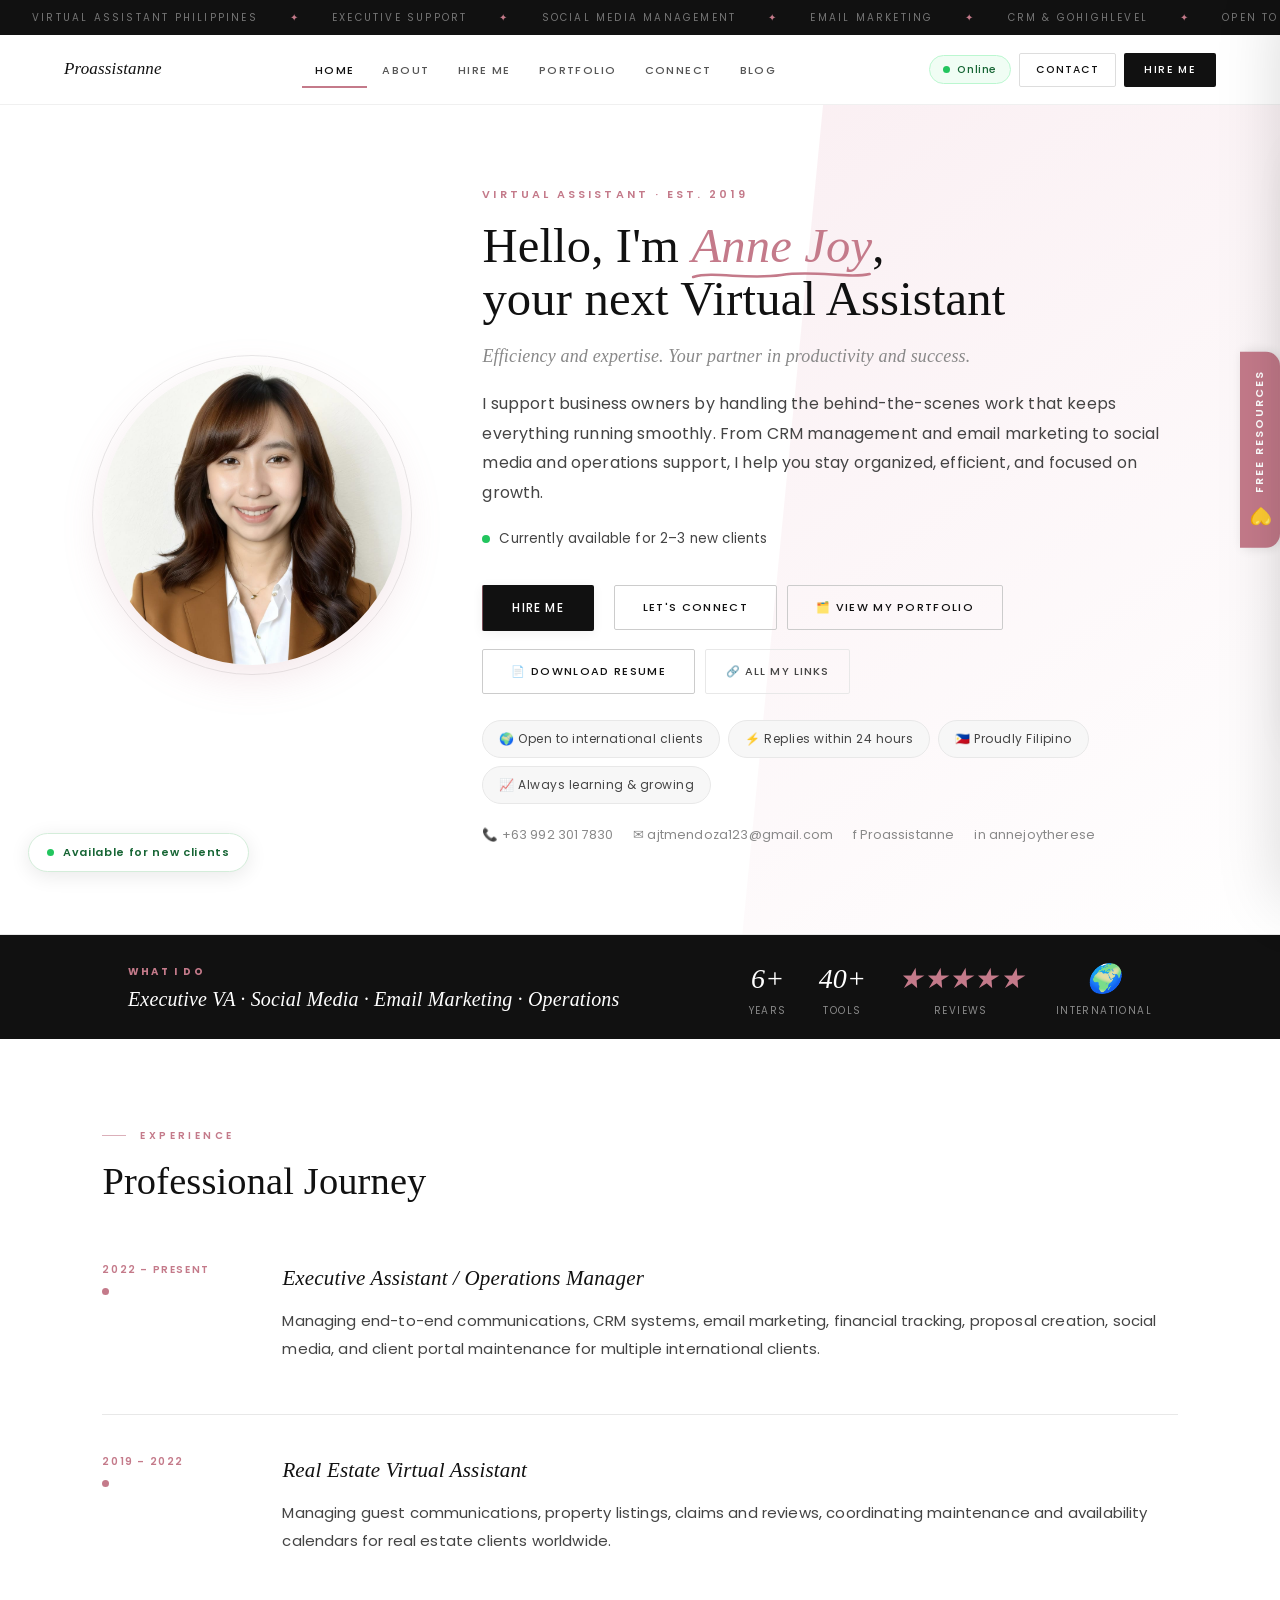
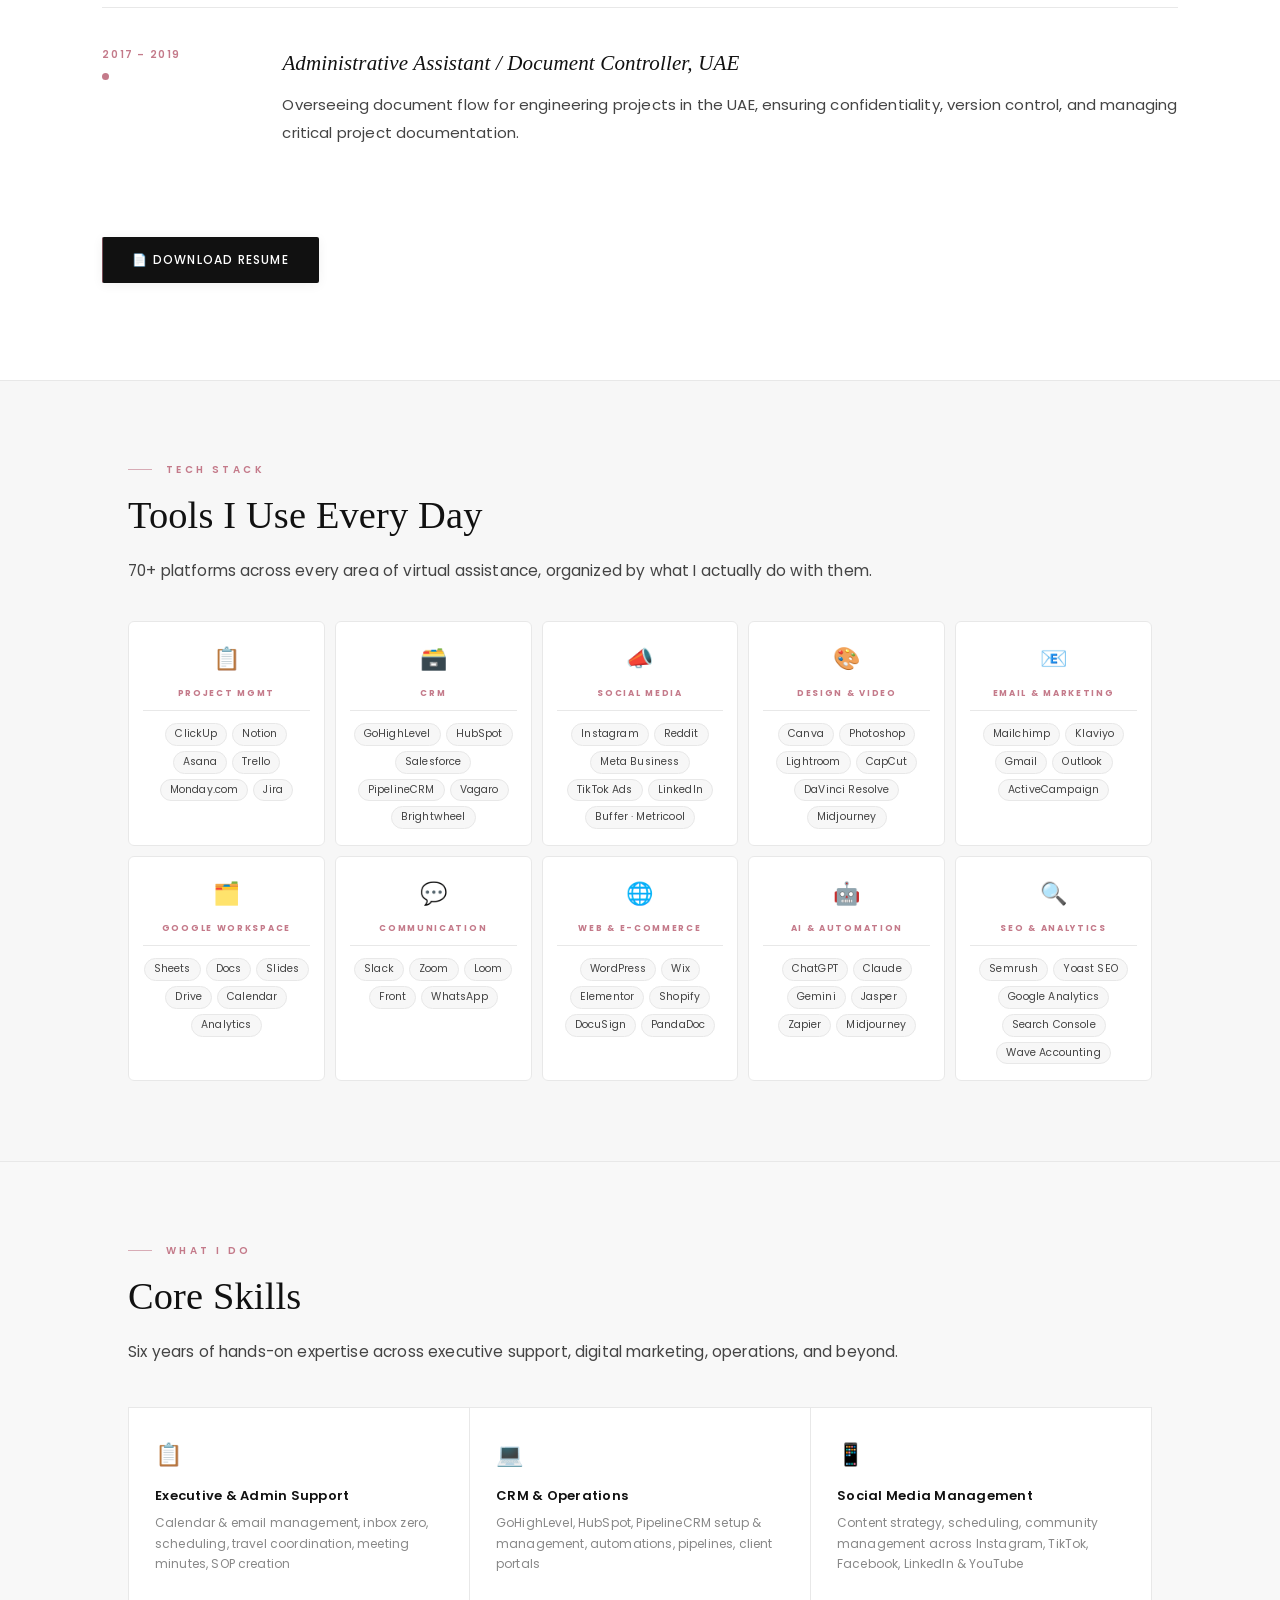
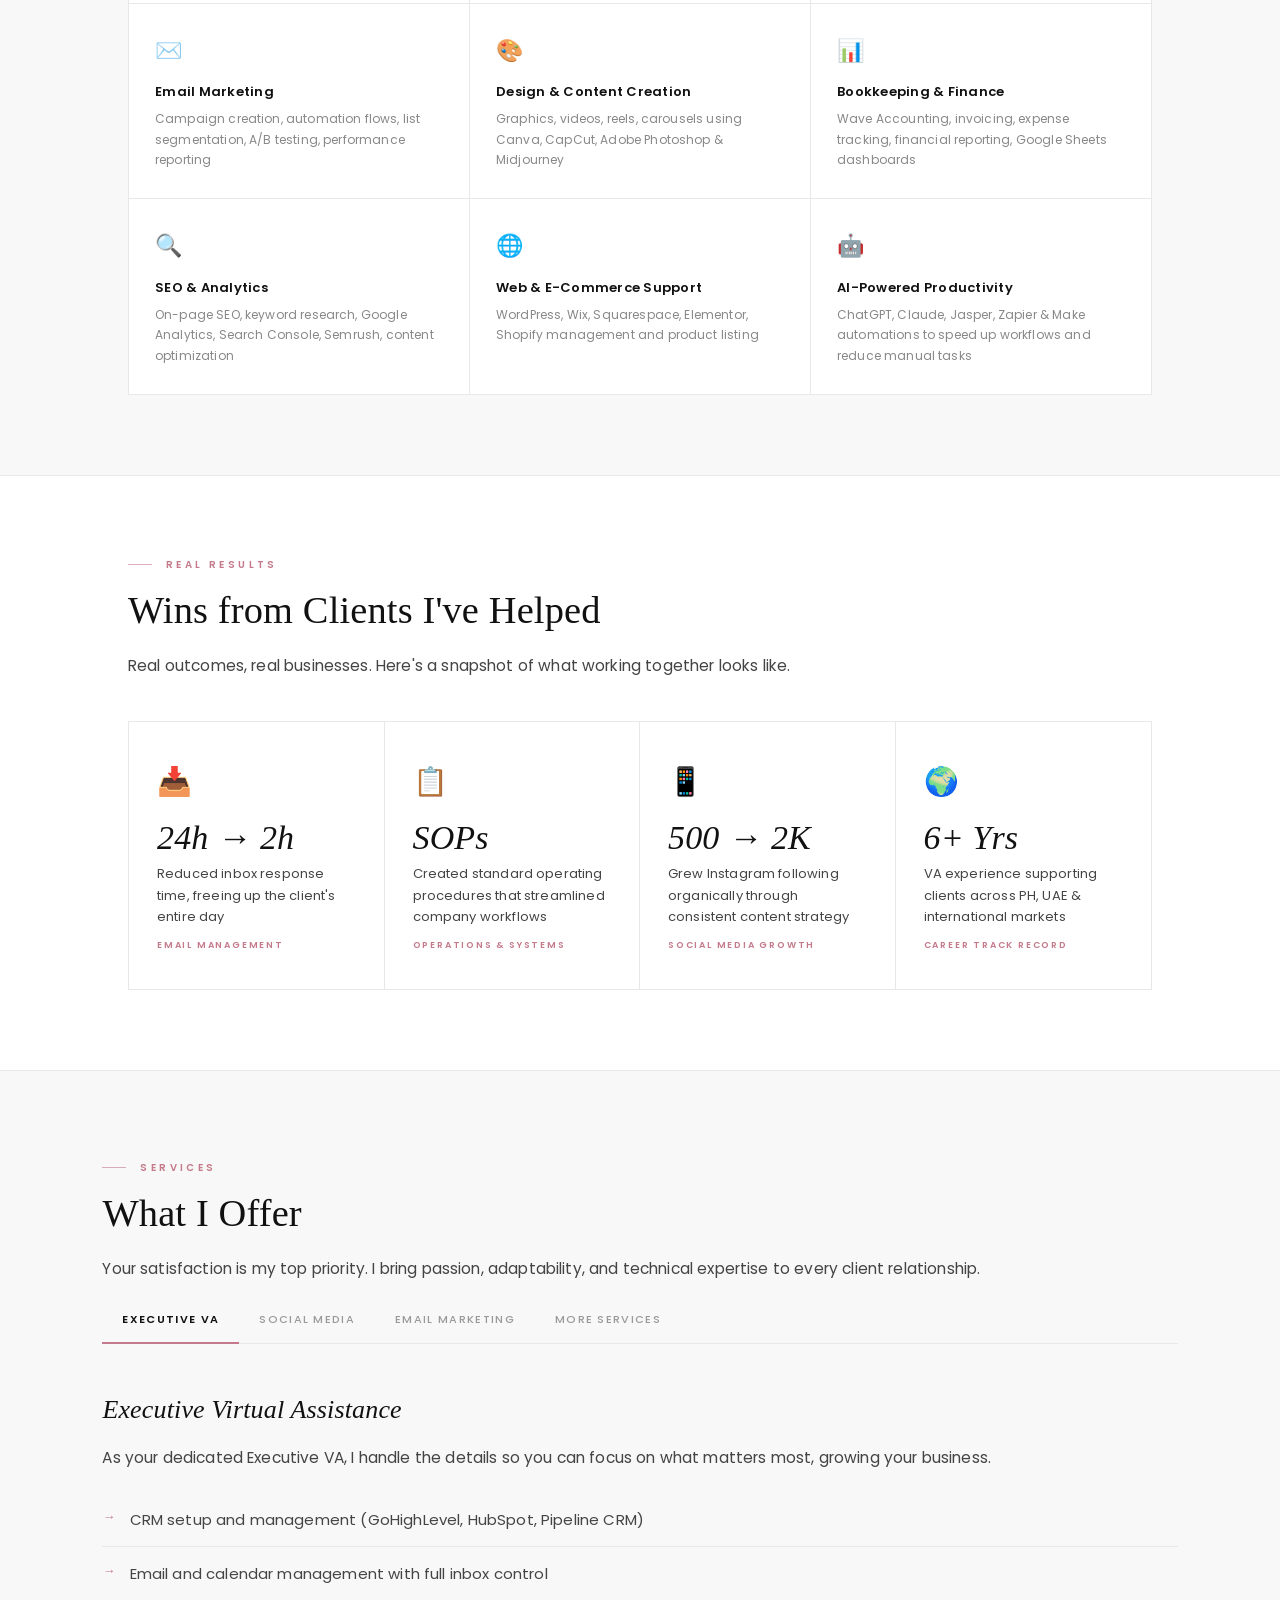
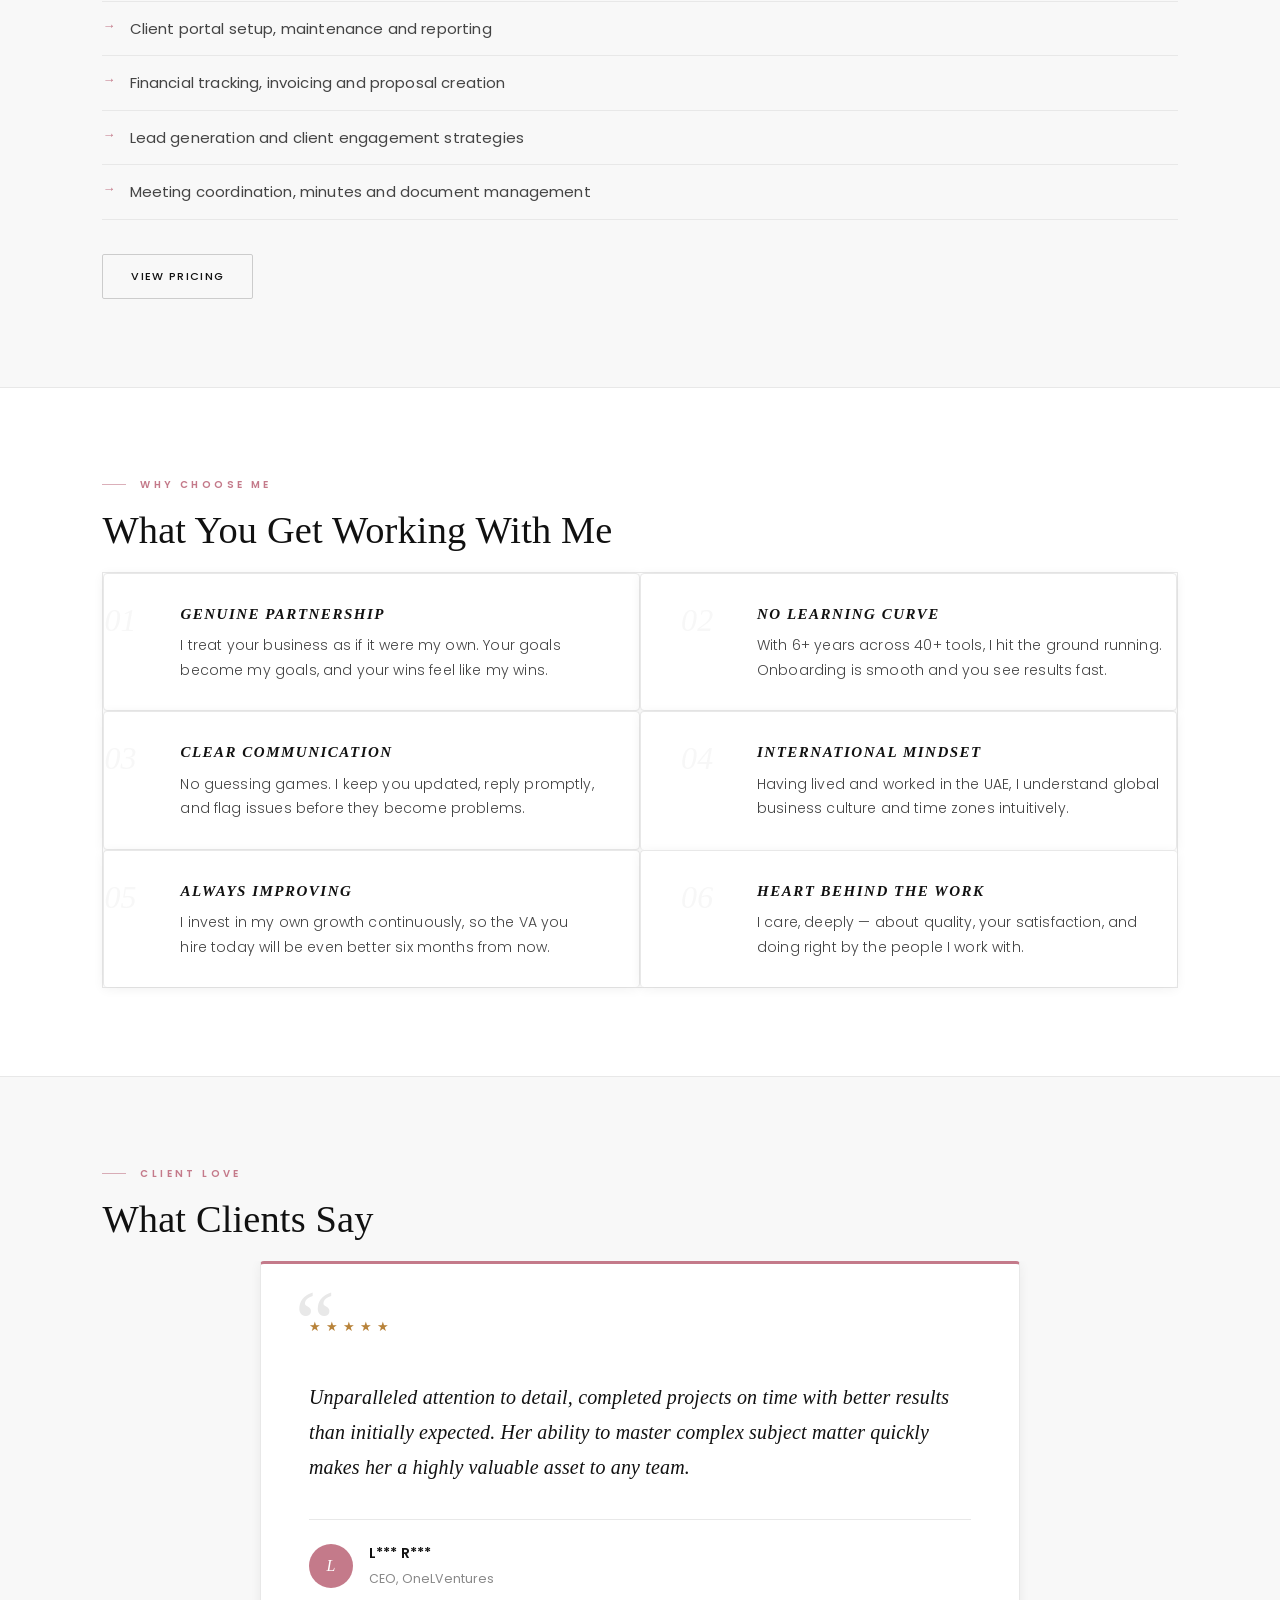
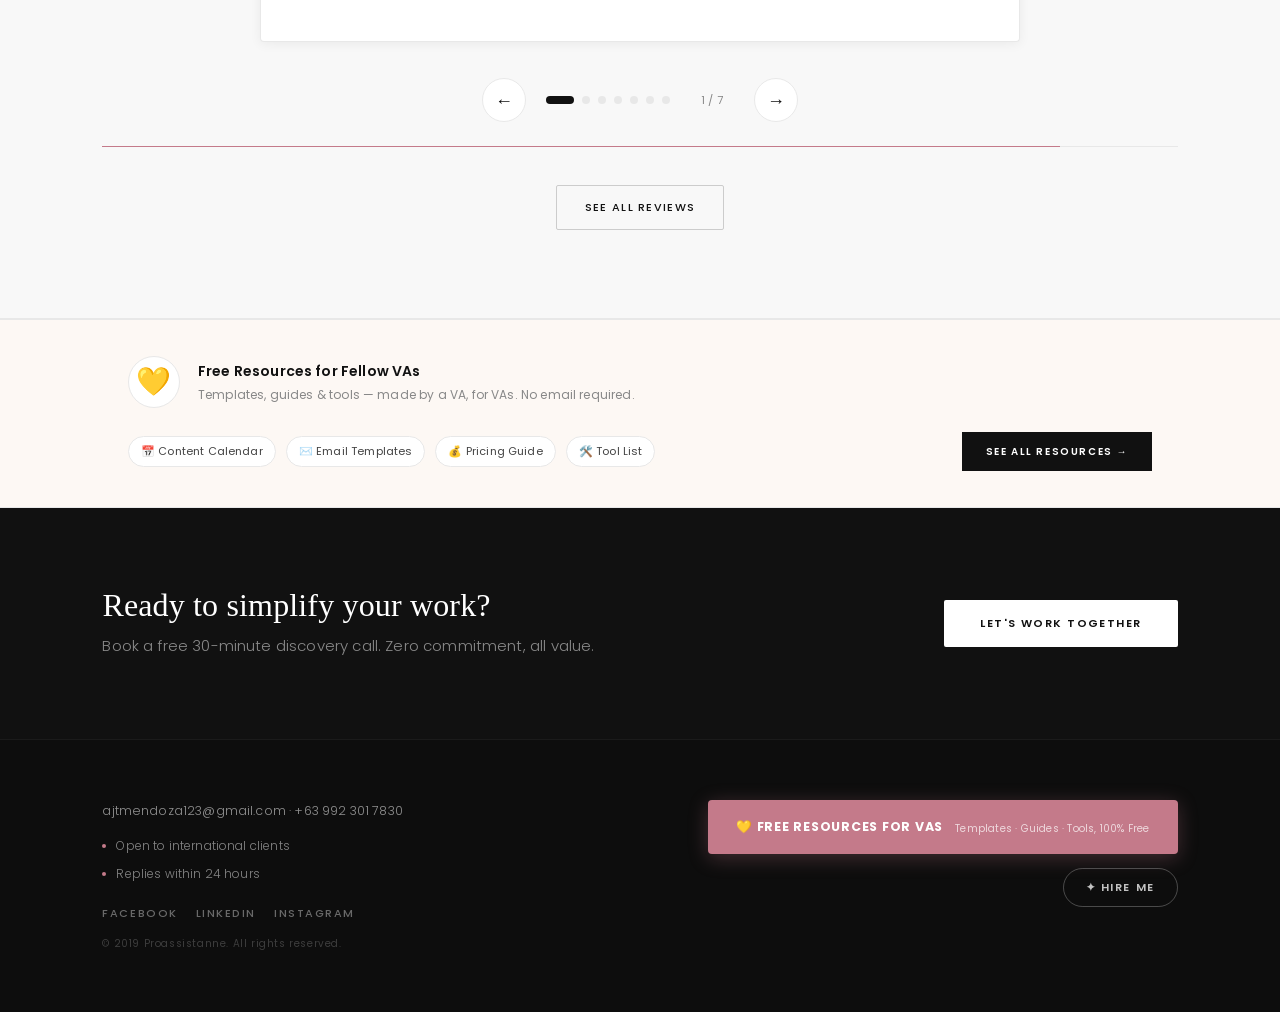
==== commit fe521bb6: "Add files via upload" ====
--- a/index.html
+++ b/index.html
@@ -261,6 +261,7 @@
       <div class="hero-cta-row">
         <a href="#" onclick="P('hire');return false" class="btn-dark"><span>Hire Me</span></a>
         <a href="https://wa.link/drgzeo" target="_blank" rel="noopener" class="btn-outline">Let's Connect</a>
+        <a href="#" onclick="openPortfolioPopup();return false;" class="btn-outline">🗂️ View My Portfolio</a>
         <a href="#" onclick="openResumePopup();return false;" class="btn-outline">📄 Download Resume</a>
         <a href="https://beacons.ai/proassistanne" target="_blank" rel="noopener" class="btn-beacon">🔗 All My Links</a>
       </div>
@@ -907,59 +908,95 @@
 </aside>
 
 <!-- FOLLOW ME POPUP -->
+<style>
+/* ── Follow popup step 2 contact buttons (were missing from CSS) ── */
+.fp-contact-btn{
+  display:flex;align-items:center;gap:14px;
+  padding:15px 18px;border-radius:4px;
+  text-decoration:none;color:var(--white);
+  font-family:var(--sans);font-weight:600;
+  margin-bottom:10px;transition:opacity 0.2s;
+  border:none;cursor:pointer;width:100%;box-sizing:border-box;
+}
+.fp-contact-btn:hover{opacity:0.88;}
+.fp-contact-btn span:first-child{flex-shrink:0;font-size:20px;}
+.fp-contact-btn > span:last-child{text-align:left;font-size:13px;line-height:1.35;}
+.fp-email{background:var(--ink);}
+.fp-fb{background:#1877F2;flex:1;}
+.fp-ig{background:linear-gradient(135deg,#f09433,#e6683c,#dc2743,#cc2366,#bc1888);flex:1;}
+.fp-duo{display:flex;gap:8px;margin-bottom:10px;}
+.fp-duo .fp-contact-btn{margin-bottom:0;}
+.fp-divider{display:flex;align-items:center;gap:10px;margin:6px 0 10px;}
+.fp-divider div{flex:1;height:1px;background:var(--border);}
+.fp-divider span{font-size:11px;color:var(--mist);font-weight:500;}
+.fp-tip{background:#fdf8f2;border-left:3px solid var(--accent);padding:12px 14px;text-align:left;border-radius:2px;margin-bottom:14px;}
+.fp-tip-lbl{font-size:10px;color:var(--accent);letter-spacing:0.15em;text-transform:uppercase;font-weight:700;margin-bottom:5px;}
+.fp-tip-body{font-size:12px;color:var(--stone);line-height:1.6;}
+</style>
+
 <div class="follow-popup-overlay" id="followPopup" onclick="closeFollowPopup(event)">
   <div class="follow-popup" onclick="event.stopPropagation()" style="max-width:500px;">
-    <button class="follow-popup-close" onclick="closeFollowPopupDirect()" aria-label="Close">✕</button>
+    <button class="follow-popup-close" onclick="closeFollowPopupDirect()" aria-label="Close">&#x2715;</button>
+
+    <!-- STEP 1: Follow -->
     <div id="followStep1">
-      <div class="follow-popup-icon">💛</div>
+      <div class="follow-popup-icon">&#x1F49B;</div>
       <span class="res-name" id="followPopupResName">Free Resource</span>
-      <h3>Step 1: Follow me first! 🌸</h3>
-      <p>All my resources are <strong style="color:var(--accent);">100% free</strong> — no catch, no hidden fees! The only thing I ask is that you follow me on at least one of these:</p>
+      <h3>Step 1: Follow me first! &#x1F338;</h3>
+      <p>All my resources are <strong style="color:var(--accent);">100% free</strong> &#x2014; no catch, no hidden fees! The only thing I ask is that you follow me on at least one of these:</p>
       <div class="follow-popup-socials">
-        <a href="https://www.instagram.com/proassistanne/" target="_blank" rel="noopener" onclick="markFollowed()">📸 Instagram</a>
-        <a href="https://www.facebook.com/ProAssistAnne" target="_blank" rel="noopener" onclick="markFollowed()">👍 Facebook</a>
-        <a href="https://www.tiktok.com/@kaendiary1" target="_blank" rel="noopener" onclick="markFollowed()">🎵 TikTok</a>
-        <a href="https://www.linkedin.com/in/annejoytherese/" target="_blank" rel="noopener" onclick="markFollowed()">💼 LinkedIn</a>
-      </div>
-      <p style="font-size:12px;color:var(--mist);margin-bottom:20px;">Once you've followed at least one, click the button below 👇</p>
-      <button id="followedBtn" onclick="showEmailStep()" style="display:inline-flex;align-items:center;justify-content:center;gap:8px;background:var(--accent);color:#fff;border:none;padding:13px 28px;font-family:'Poppins',sans-serif;font-size:13px;font-weight:600;letter-spacing:0.08em;text-transform:uppercase;cursor:pointer;width:100%;border-radius:2px;transition:opacity 0.2s;">
-        ✅ I've followed, Next Step →
+        <a href="https://www.instagram.com/proassistanne/" target="_blank" rel="noopener" onclick="markFollowed()">&#x1F4F8; Instagram</a>
+        <a href="https://www.facebook.com/ProAssistAnne" target="_blank" rel="noopener" onclick="markFollowed()">&#x1F44D; Facebook</a>
+        <a href="https://www.tiktok.com/@kaendiary1" target="_blank" rel="noopener" onclick="markFollowed()">&#x1F3B5; TikTok</a>
+        <a href="https://www.linkedin.com/in/annejoytherese/" target="_blank" rel="noopener" onclick="markFollowed()">&#x1F4BC; LinkedIn</a>
+      </div>
+      <p style="font-size:12px;color:var(--mist);margin-bottom:20px;">Once you&#x2019;ve followed at least one, click the button below &#x1F447;</p>
+      <button id="followedBtn" onclick="showEmailStep()" style="display:inline-flex;align-items:center;justify-content:center;gap:8px;background:var(--accent);color:#fff;border:none;padding:14px 28px;font-family:var(--sans);font-size:12px;font-weight:700;letter-spacing:0.1em;text-transform:uppercase;cursor:pointer;width:100%;border-radius:3px;transition:opacity 0.2s;">
+        &#x2705; I&#x2019;ve followed, Next Step &#x2192;
       </button>
     </div>
+
+    <!-- STEP 2: Contact -->
     <div id="followStep2" style="display:none;">
-      <div class="follow-popup-icon">🎁</div>
-      <h3>Step 2: Let me know! 🌸</h3>
-      <p>Amazing, thank you so much for following! 💛 Now just tell me <strong style="color:var(--accent);">which resource(s) you'd love to have</strong> and I'll send them right away — completely free!</p>
-      <p style="font-size:11px;color:var(--accent);letter-spacing:0.15em;text-transform:uppercase;font-weight:600;margin:18px 0 10px;">Choose how to reach me:</p>
-      <!-- Option A: Email -->
-      <a href="mailto:ajtmendoza123@gmail.com?subject=I%20followed%20you%20%F0%9F%8C%B8%20%E2%80%94%20Can%20I%20have%20the%20free%20resources%3F&body=Hi%20Anne!%20%F0%9F%92%9B%0A%0AMy%20name%20is%20%5Byour%20name%5D%20and%20I%20just%20followed%20you%20on%20%5Bplatform%5D!%20I%20absolutely%20love%20what%20you%20share%20and%20it%20has%20been%20so%20helpful%20for%20me%20as%20a%20VA.%0A%0AI%20would%20be%20so%20grateful%20if%20you%20could%20please%20send%20me%20a%20copy%20of%20your%20free%20resources.%20Resources%20like%20yours%20make%20such%20a%20huge%20difference%20for%20VAs%20who%20are%20just%20starting%20out!%0A%0AThank%20you%20so%20much%20for%20being%20so%20generous!%20%F0%9F%8C%B8%0A%0AWith%20gratitude%2C%0A%5Byour%20name%5D"
+      <div class="follow-popup-icon">&#x1F381;</div>
+      <h3>Step 2: Let me know! &#x1F338;</h3>
+      <p>Amazing, thank you so much for following! &#x1F49B; Now just tell me <strong style="color:var(--accent);">which resource(s) you&#x2019;d love to have</strong> and I&#x2019;ll send them right away &#x2014; completely free!</p>
+      <p style="font-size:11px;color:var(--accent);letter-spacing:0.15em;text-transform:uppercase;font-weight:600;margin:18px 0 12px;">Choose how to reach me:</p>
+
+      <a href="mailto:ajtmendoza123@gmail.com?subject=I%20followed%20you%20%F0%9F%8C%B8%20%E2%80%94%20Free%20Resources%20Request&body=Hi%20Anne!%20%F0%9F%92%9B%0A%0AMy%20name%20is%20%5Byour%20name%5D%20and%20I%20just%20followed%20you%20on%20%5Bplatform%5D!%0A%0AResources%20I%27d%20love%3A%20%5Blist%20them%20here%5D%0A%0AA%20little%20about%20me%3A%20%5Be.g.%20I%27m%20a%20new%20VA%20trying%20to%20grow!%5D%0A%0AThank%20you%20so%20much!%20%F0%9F%8C%B8%0A%5Byour%20name%5D"
          class="fp-contact-btn fp-email">
-        <span style="font-size:20px;">✉️</span>
-        <span><span style="display:block;font-size:10px;letter-spacing:0.15em;text-transform:uppercase;opacity:0.7;margin-bottom:2px;">Option A</span>Send me an Email</span>
+        <span>&#x2709;&#xFE0F;</span>
+        <span>
+          <span style="display:block;font-size:10px;letter-spacing:0.14em;text-transform:uppercase;opacity:0.75;margin-bottom:2px;">Option A</span>
+          Send me an Email
+        </span>
       </a>
-      <!-- Divider -->
-      <div style="display:flex;align-items:center;gap:10px;margin:4px 0 10px;">
-        <div style="flex:1;height:1px;background:var(--border);"></div>
-        <span style="font-size:11px;color:var(--mist);font-weight:500;">or</span>
-        <div style="flex:1;height:1px;background:var(--border);"></div>
-      </div>
-      <!-- Option B: DM on FB or Instagram -->
-      <div style="display:flex;gap:8px;margin-bottom:16px;">
+
+      <div class="fp-divider"><div></div><span>or</span><div></div></div>
+
+      <div class="fp-duo">
         <a href="https://m.me/ProAssistAnne" target="_blank" rel="noopener" class="fp-contact-btn fp-fb">
-          <span style="font-size:18px;">💬</span>
-          <span><span style="display:block;font-size:10px;letter-spacing:0.12em;text-transform:uppercase;opacity:0.8;margin-bottom:2px;">Option B</span>Message on Facebook</span>
+          <span>&#x1F4AC;</span>
+          <span>
+            <span style="display:block;font-size:10px;letter-spacing:0.12em;text-transform:uppercase;opacity:0.8;margin-bottom:2px;">Option B</span>
+            Facebook Messenger
+          </span>
         </a>
         <a href="https://www.instagram.com/proassistanne/" target="_blank" rel="noopener" class="fp-contact-btn fp-ig">
-          <span style="font-size:18px;">📸</span>
-          <span><span style="display:block;font-size:10px;letter-spacing:0.12em;text-transform:uppercase;opacity:0.8;margin-bottom:2px;">Option B</span>DM on Instagram</span>
+          <span>&#x1F4F8;</span>
+          <span>
+            <span style="display:block;font-size:10px;letter-spacing:0.12em;text-transform:uppercase;opacity:0.8;margin-bottom:2px;">Option B</span>
+            DM on Instagram
+          </span>
         </a>
       </div>
-      <div style="background:#fdf8f2;border-left:3px solid var(--accent);padding:13px 15px;text-align:left;border-radius:2px;margin-bottom:14px;">
-        <div style="font-size:11px;color:var(--accent);letter-spacing:0.15em;text-transform:uppercase;font-weight:600;margin-bottom:5px;">What to include</div>
-        <div style="font-size:13px;color:var(--stone);line-height:1.6;">Your name · which platform you followed me on · a quick note about yourself (e.g. "I'm a new VA trying to grow!") · which resource(s) you want. The more personal the better — I love hearing from fellow VAs! I reply within 24 hours. 💛</div>
-      </div>
-      <p style="font-size:12px;color:var(--accent);font-weight:600;margin-bottom:4px;">🎁 Everything is 100% FREE — always.</p>
-      <p class="follow-popup-note">No spam, no hidden costs, just real VA tools made with love. 💛</p>
+
+      <div class="fp-tip">
+        <div class="fp-tip-lbl">What to include</div>
+        <div class="fp-tip-body">Your name &#xB7; which platform you followed on &#xB7; a quick note about yourself &#xB7; which resource(s) you want. I reply within 24 hours. &#x1F49B;</div>
+      </div>
+      <p style="font-size:12px;color:var(--accent);font-weight:600;margin-bottom:4px;">&#x1F381; Everything is 100% FREE &#x2014; always.</p>
+      <p class="follow-popup-note">No spam, no hidden costs, just real VA tools made with love. &#x1F49B;</p>
     </div>
   </div>
 </div>
@@ -1028,39 +1065,638 @@
   </div>
 </div>
 
+<style>
+/* ═══ RESUME POPUP ═══ */
+.rp-overlay{
+  display:none;position:fixed;inset:0;z-index:2000;
+  background:rgba(10,6,18,0.80);backdrop-filter:blur(8px);
+  align-items:center;justify-content:center;
+  padding:16px;box-sizing:border-box;
+}
+.rp-box{
+  background:#fff;max-width:460px;width:100%;margin:auto;
+  position:relative;max-height:92vh;overflow-y:auto;
+  border-radius:16px;
+  box-shadow:0 24px 80px rgba(0,0,0,0.35);
+  font-family:'Poppins',sans-serif;
+}
+/* header */
+.rp-head{
+  background:#1a1020;
+  border-radius:16px 16px 0 0;
+  padding:28px 28px 24px;
+  position:relative;
+}
+.rp-close{
+  position:absolute;top:12px;right:12px;
+  background:rgba(255,255,255,0.10);
+  border:1px solid rgba(255,255,255,0.18);
+  color:rgba(255,255,255,0.65);
+  font-size:14px;width:28px;height:28px;
+  border-radius:50%;cursor:pointer;
+  display:flex;align-items:center;justify-content:center;
+  transition:background 0.2s;line-height:1;
+}
+.rp-close:hover{background:rgba(255,255,255,0.22);color:#fff;}
+.rp-eyebrow{
+  display:inline-block;
+  background:rgba(212,133,154,0.20);
+  border:1px solid rgba(212,133,154,0.35);
+  color:#d4859a;font-size:9px;letter-spacing:0.22em;
+  text-transform:uppercase;font-weight:700;
+  padding:3px 10px;border-radius:20px;margin-bottom:12px;
+}
+.rp-head-title{
+  font-family:'Playfair Display',Georgia,serif;
+  font-size:24px;color:#fff;font-style:italic;
+  line-height:1.3;margin:0 0 8px;
+}
+.rp-head-sub{font-size:12px;color:rgba(255,255,255,0.45);line-height:1.6;margin:0;}
+/* step bar */
+.rp-stepbar{
+  display:flex;align-items:center;
+  padding:18px 28px 0;
+  gap:0;
+}
+.rp-si{display:flex;align-items:center;gap:8px;flex:1;}
+.rp-si:last-child{flex:0 0 auto;}
+.rp-si-num{
+  width:26px;height:26px;border-radius:50%;
+  border:2px solid #e0e0e0;color:#bbb;
+  background:#fff;font-size:11px;font-weight:700;
+  display:flex;align-items:center;justify-content:center;
+  flex-shrink:0;transition:all 0.25s;
+}
+.rp-si-lbl{font-size:10px;color:#aaa;font-weight:500;white-space:nowrap;transition:color 0.25s;}
+.rp-si-line{flex:1;height:2px;background:#ececec;margin:0 6px;transition:background 0.25s;}
+.rp-si.active .rp-si-num{border-color:#d4859a;background:#d4859a;color:#fff;}
+.rp-si.active .rp-si-lbl{color:#1a1020;font-weight:600;}
+.rp-si.done .rp-si-num{border-color:#d4859a;background:#fdf0f3;color:#d4859a;}
+.rp-si.done .rp-si-line{background:#d4859a;}
+/* body */
+.rp-body{padding:22px 28px 28px;}
+.rp-step-title{font-size:14px;font-weight:600;color:#0f0f0f;margin:0 0 16px;line-height:1.4;}
+.rp-step-title em{color:#d4859a;font-style:normal;}
+/* fields */
+.rp-field{margin-bottom:13px;}
+.rp-row-2{display:grid;grid-template-columns:1fr 1fr;gap:10px;}
+@media(max-width:420px){.rp-row-2{grid-template-columns:1fr;}}
+.rp-lbl{
+  display:flex;align-items:center;gap:5px;
+  font-size:10px;color:#555;letter-spacing:0.12em;
+  text-transform:uppercase;font-weight:600;margin-bottom:6px;
+}
+.rp-lbl .req{color:#d4859a;}
+.rp-lbl .opt{
+  font-size:9.5px;color:#aaa;font-weight:400;
+  text-transform:none;letter-spacing:0;
+  background:#f5f5f5;padding:1px 7px;border-radius:10px;
+}
+.rp-input,.rp-ta{
+  width:100%;box-sizing:border-box;
+  border:1.5px solid #e8e8e8;
+  padding:10px 13px;
+  font-family:'Poppins',sans-serif;font-size:13px;color:#0f0f0f;
+  outline:none;background:#fafafa;
+  border-radius:8px;transition:border-color 0.2s,background 0.2s;
+}
+.rp-input:focus,.rp-ta:focus{border-color:#d4859a;background:#fff;}
+.rp-ta{resize:vertical;min-height:74px;}
+.rp-err{
+  display:none;font-size:12px;color:#c93838;
+  margin-bottom:12px;padding:10px 13px;
+  background:#fef5f5;border:1.5px solid #f5c6c6;
+  border-radius:8px;line-height:1.5;
+}
+.rp-btn{
+  width:100%;background:#0f0f0f;color:#fff;border:none;
+  padding:13px 20px;
+  font-family:'Poppins',sans-serif;font-size:11px;
+  font-weight:700;letter-spacing:0.12em;text-transform:uppercase;
+  cursor:pointer;border-radius:8px;
+  transition:background 0.2s;
+  display:flex;align-items:center;justify-content:center;gap:8px;
+}
+.rp-btn:hover{background:#d4859a;}
+.rp-note{font-size:11px;color:#aaa;text-align:center;margin:11px 0 0;line-height:1.6;}
+/* step 2 send buttons */
+.rp-send{
+  display:flex;align-items:center;gap:14px;
+  color:#fff;text-decoration:none;
+  padding:15px 16px;margin-bottom:10px;
+  border-radius:10px;
+  transition:opacity 0.18s,transform 0.18s;
+}
+.rp-send:hover{opacity:0.92;transform:translateY(-1px);}
+.rp-send.wa{background:linear-gradient(135deg,#25D366,#1aab52);}
+.rp-send.em{background:linear-gradient(135deg,#1a1020,#2d1f35);}
+.rp-send-icon{font-size:22px;flex-shrink:0;}
+.rp-send-lbl{font-size:13px;font-weight:700;}
+.rp-send-sub{font-size:11px;opacity:0.75;margin-top:2px;}
+.rp-send-arr{margin-left:auto;font-size:16px;opacity:0.5;}
+.rp-divider{display:flex;align-items:center;gap:10px;margin:2px 0 8px;}
+.rp-divider hr{flex:1;border:none;border-top:1px solid #ececec;}
+.rp-divider span{font-size:11px;color:#bbb;}
+.rp-back{
+  background:none;border:none;color:#aaa;
+  font-family:'Poppins',sans-serif;font-size:12px;
+  cursor:pointer;display:flex;align-items:center;
+  justify-content:center;gap:4px;
+  margin:10px auto 0;padding:6px 12px;border-radius:6px;
+  transition:color 0.2s,background 0.2s;
+}
+.rp-back:hover{color:#0f0f0f;background:#f5f5f5;}
+/* step 3 thank you */
+.rp-ty{text-align:center;padding:8px 0 4px;}
+.rp-ty-ico{font-size:54px;display:block;margin-bottom:14px;}
+.rp-ty-tag{
+  display:inline-block;
+  background:#fdf0f3;color:#d4859a;
+  font-size:9px;letter-spacing:0.22em;text-transform:uppercase;
+  font-weight:700;padding:4px 12px;border-radius:20px;margin-bottom:14px;
+}
+.rp-ty-title{
+  font-family:'Playfair Display',Georgia,serif;
+  font-size:22px;color:#0f0f0f;font-style:italic;
+  line-height:1.3;margin-bottom:10px;
+}
+.rp-ty-sub{font-size:13px;color:#666;line-height:1.75;margin-bottom:24px;}
+</style>
+
 <!-- RESUME POPUP -->
-<div id="resumePopup" style="display:none;position:fixed;inset:0;z-index:2000;background:rgba(26,20,16,0.75);backdrop-filter:blur(4px);align-items:center;justify-content:center;">
-  <div style="background:#fff;max-width:480px;width:92%;margin:auto;position:relative;padding:44px 36px 36px;box-shadow:0 30px 80px rgba(0,0,0,0.22);">
-    <button onclick="closeResumePopup()" style="position:absolute;top:14px;right:16px;background:none;border:none;font-size:20px;cursor:pointer;color:#888;line-height:1;">✕</button>
-    <div style="font-size:36px;margin-bottom:14px;">📄</div>
-    <div style="font-size:10px;color:#d4859a;letter-spacing:0.28em;text-transform:uppercase;font-weight:700;margin-bottom:8px;">Resume Request</div>
-    <h3 style="font-family:'DM Serif Display',Georgia,serif;font-size:22px;color:#1a1410;margin-bottom:12px;line-height:1.35;">I'd love to share my resume with you! 🌸</h3>
-    <p style="font-size:14px;color:#6b6560;line-height:1.75;margin-bottom:22px;">To keep my resume protected, I share it personally. Just reach out via WhatsApp or email and I'll send it to you right away — usually within a few hours!</p>
-    <a href="https://wa.link/mwi33t" target="_blank" rel="noopener"
-       style="display:flex;align-items:center;gap:12px;background:#25D366;color:#fff;text-decoration:none;padding:14px 20px;margin-bottom:12px;font-family:'Poppins',sans-serif;font-size:13px;font-weight:700;letter-spacing:0.06em;">
-      <span style="font-size:20px;">💬</span>
-      <div style="text-align:left;">
-        <div>Message me on WhatsApp</div>
-        <div style="font-size:11px;font-weight:400;opacity:0.85;">+63 992 301 7830</div>
-      </div>
-    </a>
-    <div style="border:1px solid #e8e2dc;padding:14px 16px;margin-bottom:18px;">
-      <div style="font-size:10px;color:#d4859a;letter-spacing:0.18em;text-transform:uppercase;font-weight:600;margin-bottom:8px;">Or email me — tap to copy</div>
-      <div style="display:flex;align-items:center;justify-content:space-between;gap:10px;">
-        <span id="resumeEmailText" style="font-size:14px;font-weight:600;color:#1a1410;-webkit-user-select:text;-moz-user-select:text;user-select:text;cursor:text;">ajtmendoza123@gmail.com</span>
-        <button onclick="copyResumeEmail()" id="resumeCopyBtn"
-          style="flex-shrink:0;background:#1a1410;color:#fff;border:none;padding:8px 14px;font-size:10px;letter-spacing:0.12em;text-transform:uppercase;font-weight:700;cursor:pointer;font-family:'Poppins',sans-serif;white-space:nowrap;transition:background 0.2s;">
-          Copy
-        </button>
-      </div>
-      <div style="font-size:11px;color:#a09890;margin-top:8px;line-height:1.6;">Subject: <em style="-webkit-user-select:text;user-select:text;">Resume Request — [Your Name]</em></div>
-    </div>
-    <p style="font-size:11px;color:#b0a8a0;text-align:center;margin:0;">I reply within 24 hours · Always free to request 💛</p>
+<div class="rp-overlay" id="resumePopup">
+  <div class="rp-box">
+
+    <!-- Header -->
+    <div class="rp-head">
+      <button class="rp-close" onclick="closeResumePopup()" aria-label="Close">&#x2715;</button>
+      <div class="rp-eyebrow">&#x1F4C4; Resume Request</div>
+      <h3 class="rp-head-title">Glad you&#x2019;re here!<br>Let&#x2019;s connect &#x1F338;</h3>
+      <p class="rp-head-sub">I&#x2019;m Anne &mdash; an Executive VA with 6+ years of experience in operations, social media, and email marketing. I share my resume personally so I know who I&#x2019;m connecting with.</p>
+    </div>
+
+    <!-- Step bar -->
+    <div class="rp-stepbar">
+      <div class="rp-si active" id="rpS1">
+        <div class="rp-si-num" id="rpD1">1</div>
+        <div class="rp-si-lbl">Your Info</div>
+        <div class="rp-si-line"></div>
+      </div>
+      <div class="rp-si" id="rpS2">
+        <div class="rp-si-num" id="rpD2">2</div>
+        <div class="rp-si-lbl">Send Request</div>
+        <div class="rp-si-line"></div>
+      </div>
+      <div class="rp-si" id="rpS3">
+        <div class="rp-si-num" id="rpD3">3</div>
+        <div class="rp-si-lbl">Done!</div>
+      </div>
+    </div>
+
+    <div class="rp-body">
+
+      <!-- Step 1 -->
+      <div id="resumeStep1">
+        <p class="rp-step-title">Nice to meet you! <em>Quick intro so I can send this your way.</em></p>
+        <div class="rp-row-2">
+          <div class="rp-field">
+            <label class="rp-lbl">Name <span class="req">*</span></label>
+            <input class="rp-input" id="rName" type="text" placeholder="Maria Santos" autocomplete="name">
+          </div>
+          <div class="rp-field">
+            <label class="rp-lbl">Email <span class="req">*</span></label>
+            <input class="rp-input" id="rEmail" type="email" placeholder="maria@email.com" autocomplete="email">
+          </div>
+        </div>
+        <div class="rp-field">
+          <label class="rp-lbl">WhatsApp <span class="opt">optional</span></label>
+          <input class="rp-input" id="rWa" type="tel" placeholder="+63 912 345 6789" autocomplete="tel">
+        </div>
+        <div class="rp-field">
+          <label class="rp-lbl">Message <span class="opt">optional</span></label>
+          <textarea class="rp-ta" id="rMsg" placeholder="e.g. Hi Anne! I&#x2019;m a hiring manager looking for a VA."></textarea>
+        </div>
+        <div class="rp-err" id="rErr"></div>
+        <button class="rp-btn" onclick="resumeNext()">Next Step &nbsp;&#x2192;</button>
+        <p class="rp-note">&#x1F49B; I reply within 24 hours &nbsp;&middot;&nbsp; Always free &nbsp;&middot;&nbsp; No spam, ever</p>
+      </div>
+
+      <!-- Step 2 -->
+      <div id="resumeStep2" style="display:none;">
+        <p class="rp-step-title">One last step! <em>Choose how you&#x2019;d like to reach me.</em></p>
+        <p style="font-size:13px;color:#666;line-height:1.7;margin:0 0 16px;">Click below &mdash; it opens a pre-filled message ready to send. I&#x2019;ll get back to you with my resume ASAP! &#x1F338;</p>
+        <a id="resumeWaBtn" href="#" target="_blank" rel="noopener" class="rp-send wa">
+          <span class="rp-send-icon">&#x1F4AC;</span>
+          <div>
+            <div class="rp-send-lbl">Send via WhatsApp</div>
+            <div class="rp-send-sub">Opens WhatsApp with your info pre-filled</div>
+          </div>
+          <span class="rp-send-arr">&#x2192;</span>
+        </a>
+        <div class="rp-divider"><hr><span>or</span><hr></div>
+        <a id="resumeEmailBtn" href="#" class="rp-send em">
+          <span class="rp-send-icon">&#x2709;&#xFE0F;</span>
+          <div>
+            <div class="rp-send-lbl">Send via Email</div>
+            <div class="rp-send-sub">Opens your email app, subject &amp; body ready</div>
+          </div>
+          <span class="rp-send-arr">&#x2192;</span>
+        </a>
+        <button class="rp-back" onclick="resumeBack()">&#x2190; Back</button>
+      </div>
+
+      <!-- Step 3 -->
+      <div id="resumeStep3" style="display:none;">
+        <div class="rp-ty">
+          <span class="rp-ty-ico">&#x1F338;</span>
+          <div class="rp-ty-tag">Request Sent!</div>
+          <div class="rp-ty-title">You&#x2019;re all set!<br>Talk soon &#x1F49B;</div>
+          <p class="rp-ty-sub">Thank you for reaching out! I&#x2019;ll personally send my resume your way &mdash; usually within a few hours. Looking forward to connecting with you! &#x1F338;</p>
+          <button class="rp-btn" onclick="closeResumePopup()" style="max-width:200px;margin:0 auto;">Close &nbsp;&#x2715;</button>
+        </div>
+      </div>
+
+    </div>
   </div>
 </div>
+<script>
+function setResumeStep(n){
+  // steps visibility
+  document.getElementById('resumeStep1').style.display=n===1?'block':'none';
+  document.getElementById('resumeStep2').style.display=n===2?'block':'none';
+  document.getElementById('resumeStep3').style.display=n===3?'block':'none';
+  // step indicators
+  [1,2,3].forEach(function(i){
+    var s=document.getElementById('rpS'+i);
+    var d=document.getElementById('rpD'+i);
+    if(!s||!d)return;
+    s.className='rp-si'+(i<n?' done':i===n?' active':'');
+    d.textContent=i<n?'✓':String(i);
+  });
+}
+function openResumePopup(){
+  var p=document.getElementById('resumePopup');if(!p)return;
+  ['rName','rEmail','rWa','rMsg'].forEach(function(id){var el=document.getElementById(id);if(el)el.value='';});
+  document.getElementById('rErr').style.display='none';
+  setResumeStep(1);
+  p.style.display='flex';
+  document.body.style.overflow='hidden';
+  p.onclick=function(e){if(e.target===p)closeResumePopup();};
+}
+function closeResumePopup(){
+  var p=document.getElementById('resumePopup');
+  if(p)p.style.display='none';
+  document.body.style.overflow='';
+}
+function resumeNext(){
+  var name=document.getElementById('rName').value.trim();
+  var email=document.getElementById('rEmail').value.trim();
+  var wa=document.getElementById('rWa').value.trim();
+  var msg=document.getElementById('rMsg').value.trim();
+  var err=document.getElementById('rErr');
+  if(!name||!email){
+    err.textContent=!name&&!email?'Please enter your name and email.':!name?'Please enter your name.':'Please enter your email address.';
+    err.style.display='block';return;
+  }
+  if(!/^[^@\s]+@[^@\s]+\.[^@\s]+$/.test(email)){err.textContent='Please enter a valid email address.';err.style.display='block';return;}
+  err.style.display='none';
+  var nl='\n';
+  var waText='Hi Anne! 🌸 I came across your profile and I\'d love to receive your resume.'+nl+nl+'Name: '+name+nl+'Email: '+email+(wa?nl+'WhatsApp: '+wa:'')+(msg?nl+'Note: '+msg:'')+nl+nl+'Looking forward to connecting with you!';
+  var wb=document.getElementById('resumeWaBtn');
+  wb.href='https://wa.me/639923017830?text='+encodeURIComponent(waText);
+  wb.onclick=function(){setTimeout(resumeDone,800);};
+  var sub='Resume Request - '+name;
+  var body='Hi Anne! 🌸'+nl+nl+'I came across your profile and I\'d love to receive your resume. I\'m excited to learn more about your experience in virtual assistance, operations, and social media management.'+nl+nl+'Name: '+name+nl+'Email: '+email+(wa?nl+'WhatsApp: '+wa:'')+(msg?nl+'Note: '+msg:'')+nl+nl+'Looking forward to connecting!'+nl+name;
+  var eb=document.getElementById('resumeEmailBtn');
+  eb.href='mailto:ajtmendoza123@gmail.com?subject='+encodeURIComponent(sub)+'&body='+encodeURIComponent(body);
+  eb.onclick=function(){setTimeout(resumeDone,800);};
+  setResumeStep(2);
+}
+function resumeDone(){
+  setResumeStep(3);
+}
+function resumeBack(){
+  setResumeStep(1);
+}
+document.addEventListener('keydown',function(e){if(e.key==='Escape')closeResumePopup();});
+</script>
+
+
+
+
+
 
 <script src="js/main.js?v=11"></script>
 <span style="display:none" aria-hidden="true">© 2019 Proassistanne by Anne Joy Therese Mendoza. All content, text, and design are protected intellectual property. Unauthorized copying or reproduction is prohibited.</span>
+
+<!-- PORTFOLIO POPUP -->
+<style>
+/* ═══ PORTFOLIO POPUP (same design as resume popup) ═══ */
+.pp-overlay{
+  display:none;position:fixed;inset:0;z-index:2000;
+  background:rgba(10,6,18,0.80);backdrop-filter:blur(8px);
+  align-items:center;justify-content:center;
+  padding:16px;box-sizing:border-box;
+}
+.pp-box{
+  background:#fff;max-width:460px;width:100%;margin:auto;
+  position:relative;max-height:92vh;overflow-y:auto;
+  border-radius:16px;
+  box-shadow:0 24px 80px rgba(0,0,0,0.35);
+  font-family:'Poppins',sans-serif;
+}
+.pp-head{
+  background:#1a1020;
+  border-radius:16px 16px 0 0;
+  padding:28px 28px 24px;
+  position:relative;
+}
+.pp-close{
+  position:absolute;top:12px;right:12px;
+  background:rgba(255,255,255,0.10);
+  border:1px solid rgba(255,255,255,0.18);
+  color:rgba(255,255,255,0.65);
+  font-size:14px;width:28px;height:28px;
+  border-radius:50%;cursor:pointer;
+  display:flex;align-items:center;justify-content:center;
+  transition:background 0.2s;line-height:1;
+}
+.pp-close:hover{background:rgba(255,255,255,0.22);color:#fff;}
+.pp-eyebrow{
+  display:inline-block;
+  background:rgba(212,133,154,0.20);
+  border:1px solid rgba(212,133,154,0.35);
+  color:#d4859a;font-size:9px;letter-spacing:0.22em;
+  text-transform:uppercase;font-weight:700;
+  padding:3px 10px;border-radius:20px;margin-bottom:12px;
+}
+.pp-head-title{
+  font-family:'Playfair Display',Georgia,serif;
+  font-size:24px;color:#fff;font-style:italic;
+  line-height:1.3;margin:0 0 8px;
+}
+.pp-head-sub{font-size:12px;color:rgba(255,255,255,0.45);line-height:1.6;margin:0;}
+.pp-stepbar{
+  display:flex;align-items:center;
+  padding:18px 28px 0;
+  gap:0;
+}
+.pp-si{display:flex;align-items:center;gap:8px;flex:1;}
+.pp-si:last-child{flex:0 0 auto;}
+.pp-si-num{
+  width:26px;height:26px;border-radius:50%;
+  border:2px solid #e0e0e0;color:#bbb;
+  background:#fff;font-size:11px;font-weight:700;
+  display:flex;align-items:center;justify-content:center;
+  flex-shrink:0;transition:all 0.25s;
+}
+.pp-si-lbl{font-size:10px;color:#aaa;font-weight:500;white-space:nowrap;transition:color 0.25s;}
+.pp-si-line{flex:1;height:2px;background:#ececec;margin:0 6px;transition:background 0.25s;}
+.pp-si.active .pp-si-num{border-color:#d4859a;background:#d4859a;color:#fff;}
+.pp-si.active .pp-si-lbl{color:#1a1020;font-weight:600;}
+.pp-si.done .pp-si-num{border-color:#d4859a;background:#fdf0f3;color:#d4859a;}
+.pp-si.done .pp-si-line{background:#d4859a;}
+.pp-body{padding:22px 28px 28px;}
+.pp-step-title{font-size:14px;font-weight:600;color:#0f0f0f;margin:0 0 16px;line-height:1.4;}
+.pp-step-title em{color:#d4859a;font-style:normal;}
+.pp-field{margin-bottom:13px;}
+.pp-row-2{display:grid;grid-template-columns:1fr 1fr;gap:10px;}
+@media(max-width:420px){.pp-row-2{grid-template-columns:1fr;}}
+.pp-lbl{
+  display:flex;align-items:center;gap:5px;
+  font-size:10px;color:#555;letter-spacing:0.12em;
+  text-transform:uppercase;font-weight:600;margin-bottom:6px;
+}
+.pp-lbl .req{color:#d4859a;}
+.pp-lbl .opt{
+  font-size:9.5px;color:#aaa;font-weight:400;
+  text-transform:none;letter-spacing:0;
+  background:#f5f5f5;padding:1px 7px;border-radius:10px;
+}
+.pp-input,.pp-ta{
+  width:100%;box-sizing:border-box;
+  border:1.5px solid #e8e8e8;
+  padding:10px 13px;
+  font-family:'Poppins',sans-serif;font-size:13px;color:#0f0f0f;
+  outline:none;background:#fafafa;
+  border-radius:8px;transition:border-color 0.2s,background 0.2s;
+}
+.pp-input:focus,.pp-ta:focus{border-color:#d4859a;background:#fff;}
+.pp-ta{resize:vertical;min-height:74px;}
+.pp-err{
+  display:none;font-size:12px;color:#c93838;
+  margin-bottom:12px;padding:10px 13px;
+  background:#fef5f5;border:1.5px solid #f5c6c6;
+  border-radius:8px;line-height:1.5;
+}
+.pp-btn{
+  width:100%;background:#0f0f0f;color:#fff;border:none;
+  padding:13px 20px;
+  font-family:'Poppins',sans-serif;font-size:11px;
+  font-weight:700;letter-spacing:0.12em;text-transform:uppercase;
+  cursor:pointer;border-radius:8px;
+  transition:background 0.2s;
+  display:flex;align-items:center;justify-content:center;gap:8px;
+}
+.pp-btn:hover{background:#d4859a;}
+.pp-note{font-size:11px;color:#aaa;text-align:center;margin:11px 0 0;line-height:1.6;}
+.pp-send{
+  display:flex;align-items:center;gap:14px;
+  color:#fff;text-decoration:none;
+  padding:15px 16px;margin-bottom:10px;
+  border-radius:10px;
+  transition:opacity 0.18s,transform 0.18s;
+  cursor:pointer;
+}
+.pp-send:hover{opacity:0.92;transform:translateY(-1px);}
+.pp-send.wa{background:linear-gradient(135deg,#25D366,#1aab52);}
+.pp-send.em{background:linear-gradient(135deg,#1a1020,#2d1f35);}
+.pp-send-icon{font-size:22px;flex-shrink:0;}
+.pp-send-lbl{font-size:13px;font-weight:700;}
+.pp-send-sub{font-size:11px;opacity:0.75;margin-top:2px;}
+.pp-send-arr{margin-left:auto;font-size:16px;opacity:0.5;}
+.pp-divider{display:flex;align-items:center;gap:10px;margin:2px 0 8px;}
+.pp-divider hr{flex:1;border:none;border-top:1px solid #ececec;}
+.pp-divider span{font-size:11px;color:#bbb;}
+.pp-back{
+  background:none;border:none;color:#aaa;
+  font-family:'Poppins',sans-serif;font-size:12px;
+  cursor:pointer;display:flex;align-items:center;
+  justify-content:center;gap:4px;
+  margin:10px auto 0;padding:6px 12px;border-radius:6px;
+  transition:color 0.2s,background 0.2s;
+}
+.pp-back:hover{color:#0f0f0f;background:#f5f5f5;}
+.pp-ty{text-align:center;padding:8px 0 4px;}
+.pp-ty-ico{font-size:54px;display:block;margin-bottom:14px;}
+.pp-ty-tag{
+  display:inline-block;
+  background:#fdf0f3;color:#d4859a;
+  font-size:9px;letter-spacing:0.22em;text-transform:uppercase;
+  font-weight:700;padding:4px 12px;border-radius:20px;margin-bottom:14px;
+}
+.pp-ty-title{
+  font-family:'Playfair Display',Georgia,serif;
+  font-size:22px;color:#0f0f0f;font-style:italic;
+  line-height:1.3;margin-bottom:10px;
+}
+.pp-ty-sub{font-size:13px;color:#666;line-height:1.75;margin-bottom:24px;}
+</style>
+
+<div class="pp-overlay" id="portfolioPopup">
+  <div class="pp-box">
+
+    <!-- Header -->
+    <div class="pp-head">
+      <button class="pp-close" onclick="closePortfolioPopup()" aria-label="Close">&#x2715;</button>
+      <div class="pp-eyebrow">&#x1F5C2;&#xFE0F; Portfolio Access</div>
+      <h3 class="pp-head-title">So happy you want<br>to see my work! &#x1F338;</h3>
+      <p class="pp-head-sub">I&#x2019;m Anne &mdash; Executive VA, Social Media Manager, and Email Marketer with 6+ years of real client work. I share my portfolio personally so I know who I&#x2019;m connecting with.</p>
+    </div>
+
+    <!-- Step bar -->
+    <div class="pp-stepbar">
+      <div class="pp-si active" id="ppS1">
+        <div class="pp-si-num" id="ppD1">1</div>
+        <div class="pp-si-lbl">Your Info</div>
+        <div class="pp-si-line"></div>
+      </div>
+      <div class="pp-si" id="ppS2">
+        <div class="pp-si-num" id="ppD2">2</div>
+        <div class="pp-si-lbl">How to Reach Me</div>
+        <div class="pp-si-line"></div>
+      </div>
+      <div class="pp-si" id="ppS3">
+        <div class="pp-si-num" id="ppD3">3</div>
+        <div class="pp-si-lbl">Done!</div>
+      </div>
+    </div>
+
+    <div class="pp-body">
+
+      <!-- Step 1 -->
+      <div id="portStep1">
+        <p class="pp-step-title">Nice to meet you! <em>A quick intro so I can send the link right over.</em></p>
+        <div class="pp-row-2">
+          <div class="pp-field">
+            <label class="pp-lbl">Name <span class="req">*</span></label>
+            <input class="pp-input" id="pName" type="text" placeholder="Maria Santos" autocomplete="name">
+          </div>
+          <div class="pp-field">
+            <label class="pp-lbl">Email <span class="req">*</span></label>
+            <input class="pp-input" id="pEmail" type="email" placeholder="maria@email.com" autocomplete="email">
+          </div>
+        </div>
+        <div class="pp-field">
+          <label class="pp-lbl">WhatsApp <span class="opt">optional</span></label>
+          <input class="pp-input" id="pWa" type="tel" placeholder="+63 912 345 6789" autocomplete="tel">
+        </div>
+        <div class="pp-field">
+          <label class="pp-lbl">Message <span class="opt">optional</span></label>
+          <textarea class="pp-ta" id="pMsg" placeholder="e.g. Hi Anne! I&#x2019;m looking for a VA for my business."></textarea>
+        </div>
+        <div class="pp-err" id="pErr"></div>
+        <button class="pp-btn" onclick="portNext()">Next Step &nbsp;&#x2192;</button>
+        <p class="pp-note">&#x1F49B; I reply within 24 hours &nbsp;&middot;&nbsp; Free to view &nbsp;&middot;&nbsp; No spam, ever</p>
+      </div>
+
+      <!-- Step 2 -->
+      <div id="portStep2" style="display:none;">
+        <p class="pp-step-title">One last step! <em>Choose how you&#x2019;d like to reach me.</em></p>
+        <p style="font-size:13px;color:#666;line-height:1.7;margin:0 0 16px;">Click below &mdash; it opens a pre-filled message ready to send. I&#x2019;ll reply with the portfolio link ASAP! &#x1F338;</p>
+        <a id="portWaBtn" href="#" target="_blank" rel="noopener" class="pp-send wa">
+          <span class="pp-send-icon">&#x1F4AC;</span>
+          <div>
+            <div class="pp-send-lbl">Send via WhatsApp</div>
+            <div class="pp-send-sub">Opens WhatsApp with your info pre-filled</div>
+          </div>
+          <span class="pp-send-arr">&#x2192;</span>
+        </a>
+        <div class="pp-divider"><hr><span>or</span><hr></div>
+        <a id="portEmailBtn" href="#" class="pp-send em">
+          <span class="pp-send-icon">&#x2709;&#xFE0F;</span>
+          <div>
+            <div class="pp-send-lbl">Send via Email</div>
+            <div class="pp-send-sub">Opens your email app, subject &amp; body ready</div>
+          </div>
+          <span class="pp-send-arr">&#x2192;</span>
+        </a>
+        <button class="pp-back" onclick="portBack()">&#x2190; Back</button>
+      </div>
+
+      <!-- Step 3 -->
+      <div id="portStep3" style="display:none;">
+        <div class="pp-ty">
+          <span class="pp-ty-ico">&#x1F338;</span>
+          <div class="pp-ty-tag">Request Sent!</div>
+          <div class="pp-ty-title">You&#x2019;re all set!<br>Talk soon &#x1F49B;</div>
+          <p class="pp-ty-sub">Thank you so much for your interest! I&#x2019;ll personally send you the portfolio link &mdash; usually within a few hours. I can&#x2019;t wait to show you what I&#x2019;ve been working on! &#x1F338;</p>
+          <button class="pp-btn" onclick="closePortfolioPopup()" style="max-width:200px;margin:0 auto;">Close &nbsp;&#x2715;</button>
+        </div>
+      </div>
+
+    </div>
+  </div>
+</div>
+<script>
+function setPortStep(n){
+  document.getElementById('portStep1').style.display=n===1?'block':'none';
+  document.getElementById('portStep2').style.display=n===2?'block':'none';
+  document.getElementById('portStep3').style.display=n===3?'block':'none';
+  [1,2,3].forEach(function(i){
+    var s=document.getElementById('ppS'+i);
+    var d=document.getElementById('ppD'+i);
+    if(!s||!d)return;
+    s.className='pp-si'+(i<n?' done':i===n?' active':'');
+    d.textContent=i<n?'✓':String(i);
+  });
+}
+function openPortfolioPopup(){
+  var p=document.getElementById('portfolioPopup');if(!p)return;
+  ['pName','pEmail','pWa','pMsg'].forEach(function(id){var el=document.getElementById(id);if(el)el.value='';});
+  document.getElementById('pErr').style.display='none';
+  setPortStep(1);
+  p.style.display='flex';
+  document.body.style.overflow='hidden';
+  p.onclick=function(e){if(e.target===p)closePortfolioPopup();};
+}
+function closePortfolioPopup(){
+  var p=document.getElementById('portfolioPopup');
+  if(p)p.style.display='none';
+  document.body.style.overflow='';
+}
+function portNext(){
+  var name=document.getElementById('pName').value.trim();
+  var email=document.getElementById('pEmail').value.trim();
+  var wa=document.getElementById('pWa').value.trim();
+  var msg=document.getElementById('pMsg').value.trim();
+  var err=document.getElementById('pErr');
+  if(!name||!email){
+    err.textContent=!name&&!email?'Please enter your name and email.':!name?'Please enter your name.':'Please enter your email address.';
+    err.style.display='block';return;
+  }
+  if(!/^[^@\s]+@[^@\s]+\.[^@\s]+$/.test(email)){err.textContent='Please enter a valid email address.';err.style.display='block';return;}
+  err.style.display='none';
+  var nl='\n';
+  var waText='Hi Anne! 🌸 I came across your profile and I\'d love to see your portfolio!'+nl+nl+'Name: '+name+nl+'Email: '+email+(wa?nl+'WhatsApp: '+wa:'')+(msg?nl+'Note: '+msg:'')+nl+nl+'Looking forward to connecting with you!';
+  var wb=document.getElementById('portWaBtn');
+  wb.href='https://wa.me/639923017830?text='+encodeURIComponent(waText);
+  wb.onclick=function(){setTimeout(portDone,800);};
+  var sub='Portfolio Request - '+name;
+  var body='Hi Anne! 🌸'+nl+nl+'I came across your profile and I\'d love to see your portfolio! I\'m interested in your work in virtual assistance, social media management, and email marketing.'+nl+nl+'Name: '+name+nl+'Email: '+email+(wa?nl+'WhatsApp: '+wa:'')+(msg?nl+'Note: '+msg:'')+nl+nl+'Looking forward to connecting!'+nl+name;
+  var eb=document.getElementById('portEmailBtn');
+  eb.href='mailto:ajtmendoza123@gmail.com?subject='+encodeURIComponent(sub)+'&body='+encodeURIComponent(body);
+  eb.onclick=function(){setTimeout(portDone,800);};
+  setPortStep(2);
+}
+function portDone(){
+  setPortStep(3);
+}
+function portBack(){
+  setPortStep(1);
+}
+document.addEventListener('keydown',function(e){if(e.key==='Escape')closePortfolioPopup();});
+</script>
 
 <!-- FLOATING FREE RESOURCES TAB -->
 <div class="free-res-float" id="freeResFloat">
